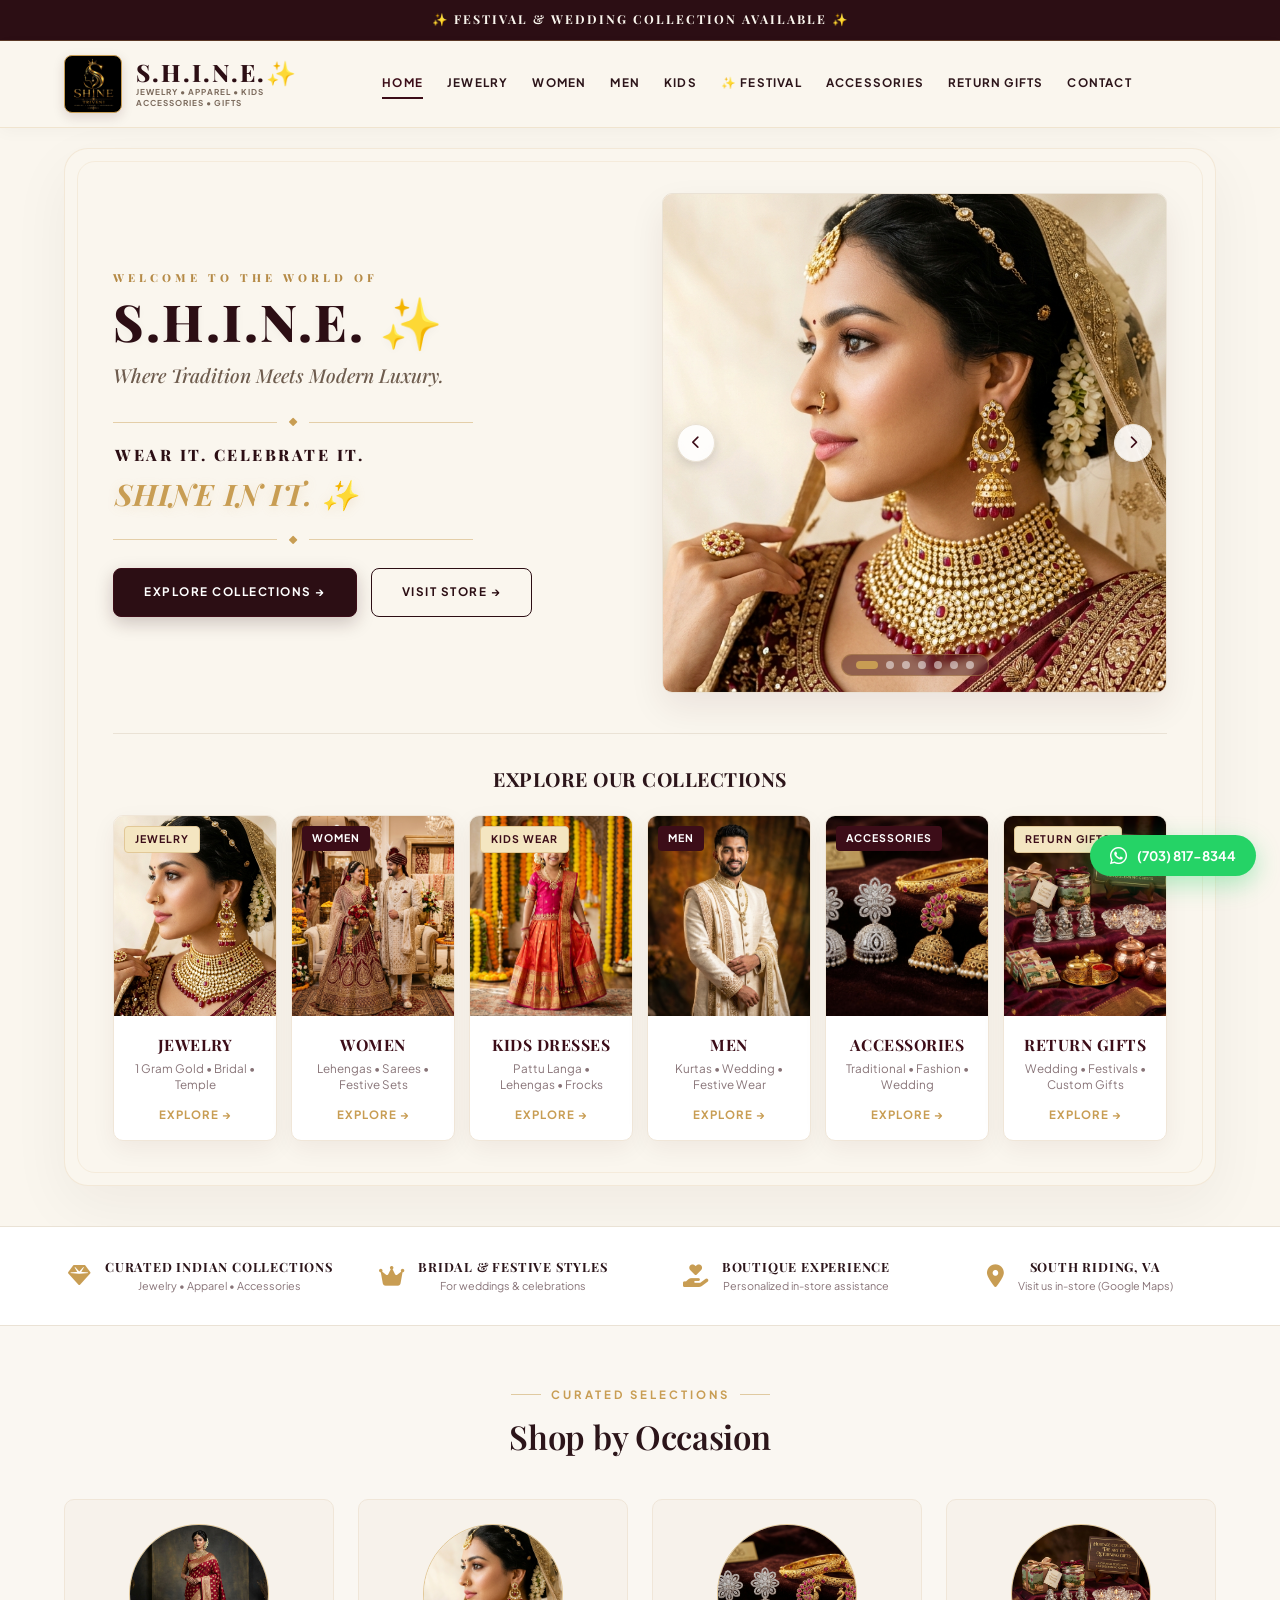
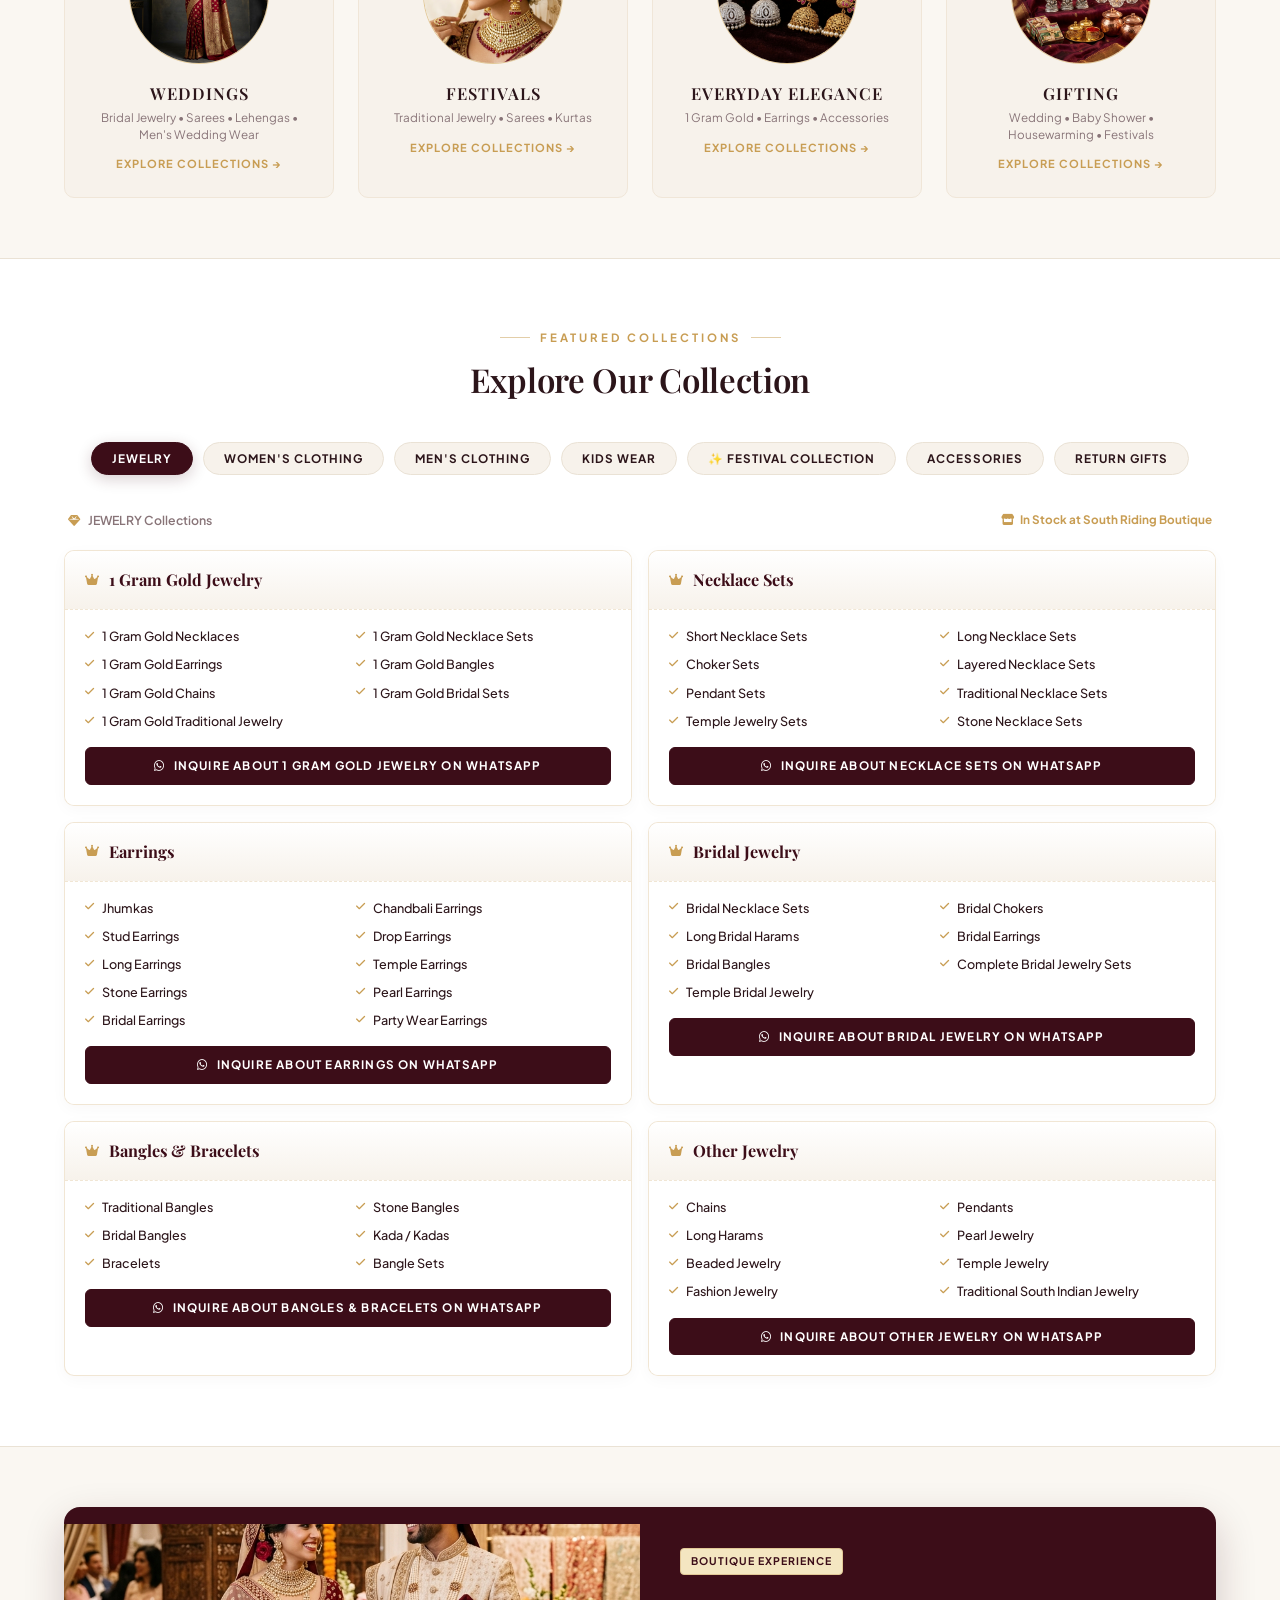
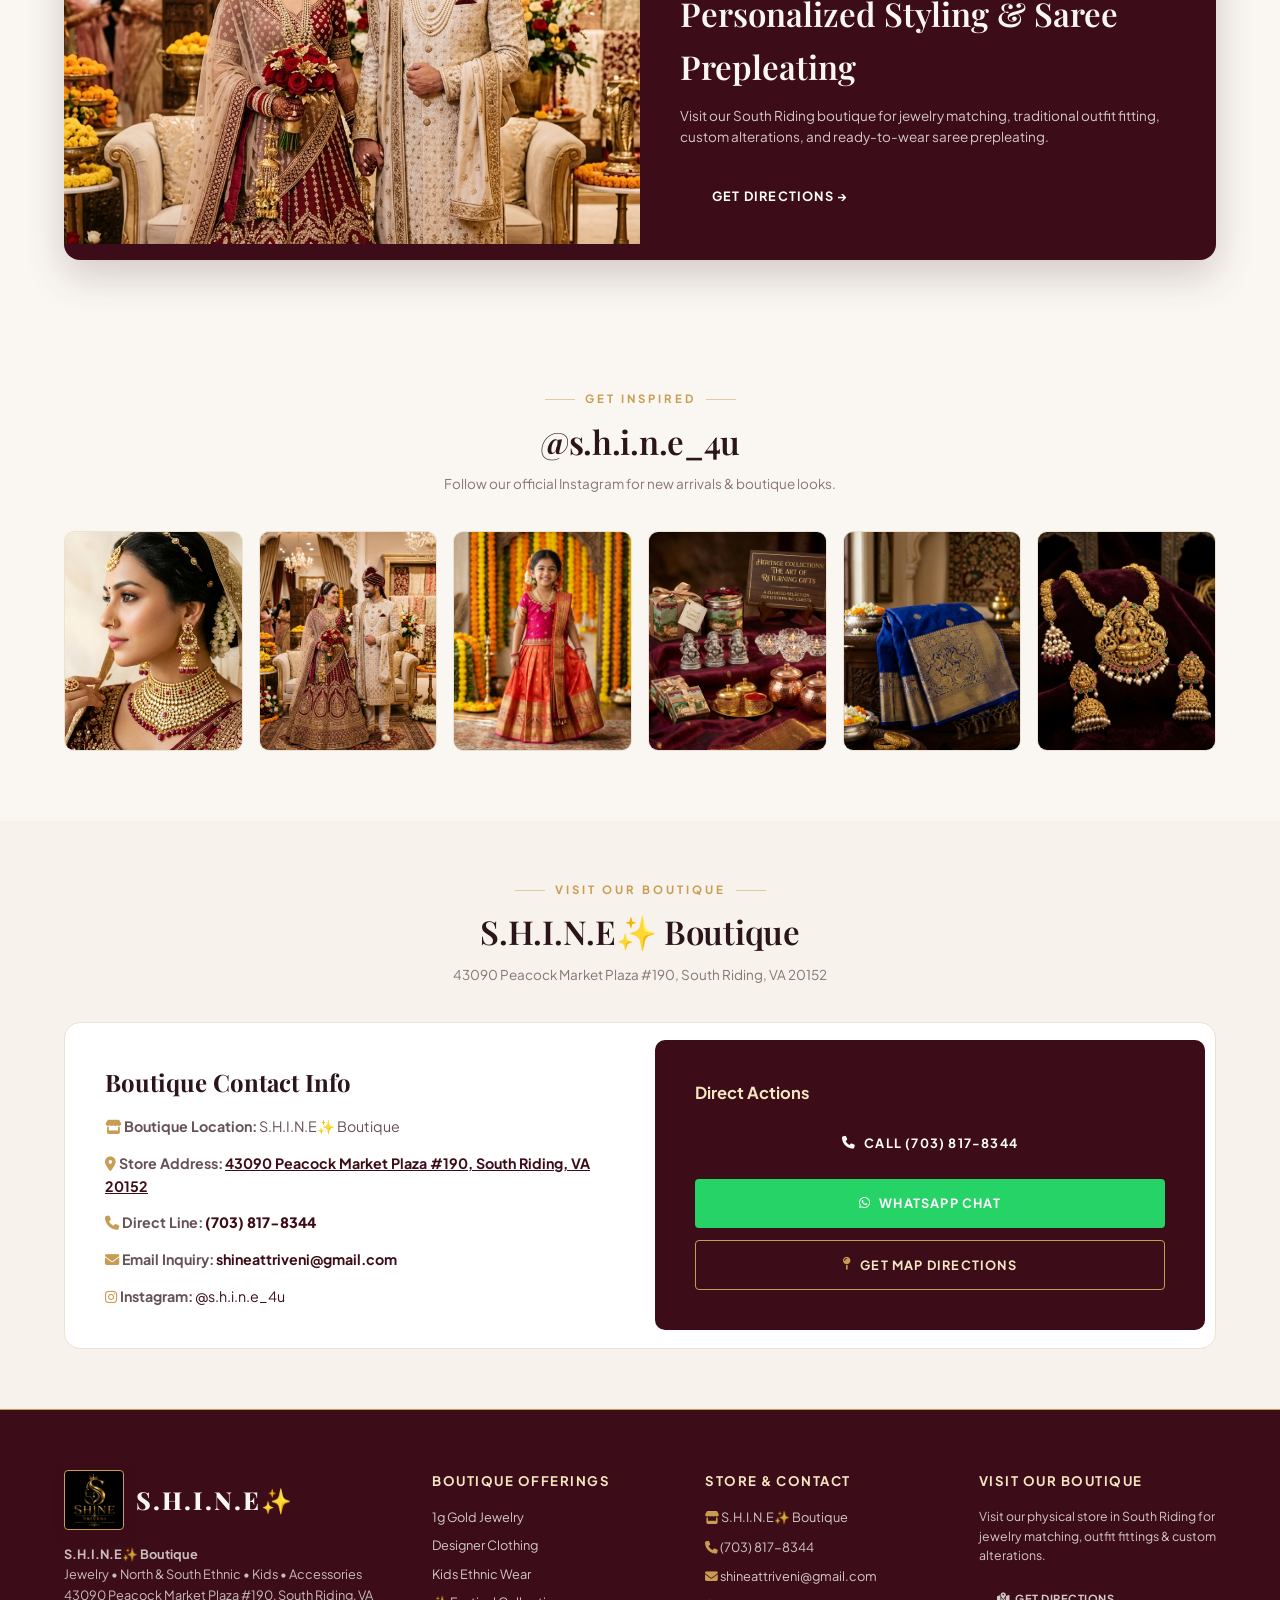
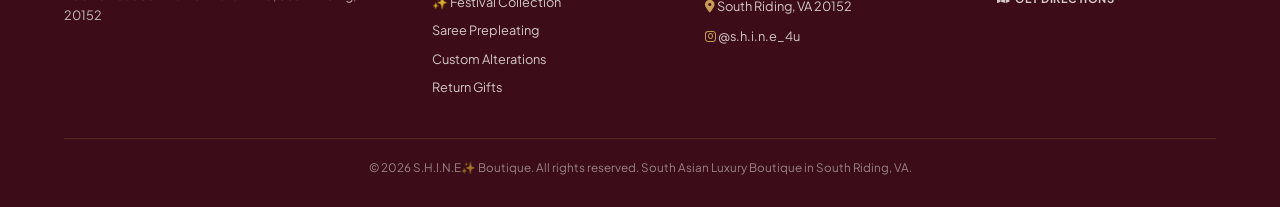
==== index.html @ eddc35de "Update visual eye flow hierarchy with double diamond dividers and 25-30% enlarged signature block" ====
<!DOCTYPE html>
<html lang="en">
<head>
  <meta charset="UTF-8">
  <meta name="viewport" content="width=device-width, initial-scale=1.0">
  <title>S.H.I.N.E✨ | South Asian Luxury Boutique | South Riding, VA</title>
  <meta name="description" content="S.H.I.N.E✨. South Asian luxury boutique in South Riding, VA offering 1 Gram Gold Jewelry, North & South Indian Apparel, Kids Dresses, Accessories, Saree Prepleating, Custom Alterations & Return Gifts.">
  
  <!-- Google Fonts -->
  <link rel="preconnect" href="https://fonts.googleapis.com">
  <link rel="preconnect" href="https://fonts.gstatic.com" crossorigin>
  <link href="https://fonts.googleapis.com/css2?family=Playfair+Display:ital,wght@0,500;0,600;0,700;0,800;1,400;1,600&family=Plus+Jakarta+Sans:wght@300;400;500;600;700;800&display=swap" rel="stylesheet">
  
  <!-- FontAwesome Icons -->
  <link rel="stylesheet" href="https://cdnjs.cloudflare.com/ajax/libs/font-awesome/6.4.0/css/all.min.css">
  
  <!-- Custom Styles -->
  <link rel="stylesheet" href="website_styles.css?v=aurora_theme_v3">
</head>
<body>

  <!-- Top Announcement Bar (Deep Burgundy #2C0E14) -->
  <div class="announcement-bar" style="background: #2C0E14; padding: 10px 0; border-bottom: 1px solid rgba(200, 157, 83, 0.3);">
    <div class="container" style="text-align: center;">
      <span style="font-family: var(--font-heading); font-size: 0.82rem; font-weight: 700; color: #FAF6EE; letter-spacing: 2px; text-transform: uppercase;">
        ✨ FESTIVAL & WEDDING COLLECTION AVAILABLE ✨
      </span>
    </div>
  </div>

  <!-- Navigation Bar (Luxury Off-White Header) -->
  <nav class="navbar" style="background: #FAF6EE; padding: 14px 0; border-bottom: 1px solid rgba(200, 157, 83, 0.2);">
    <div class="container nav-container" style="display: flex; justify-content: space-between; align-items: center;">
      <a href="website.html" class="brand" style="display: flex; align-items: center; gap: 14px; text-decoration: none;">
        <img src="assets/shine_logo.jpg" alt="S.H.I.N.E✨ Logo" class="brand-logo-img" style="width: 58px; height: 58px; border-radius: 8px; border: 1.5px solid var(--gold-accent); background: #000; object-fit: contain; padding: 2px;">
        <div>
          <span class="brand-title" style="font-family: var(--font-heading); font-size: 1.6rem; font-weight: 800; color: #2C0E14; letter-spacing: 2px; display: block; line-height: 1.1;">S.H.I.N.E.✨</span>
          <span style="font-size: 0.54rem; font-weight: 700; color: #7A695B; letter-spacing: 1px; text-transform: uppercase; display: block; margin-top: 2px; line-height: 1.3;">
            JEWELRY • APPAREL • KIDS<br>ACCESSORIES • GIFTS
          </span>
        </div>
      </a>

      <div class="nav-links">
        <a href="#home" class="nav-link active">HOME</a>
        <a href="#collections" class="nav-link" onclick="setFilter('jewelry')">JEWELRY</a>
        <a href="#collections" class="nav-link" onclick="setFilter('apparel')">WOMEN</a>
        <a href="#collections" class="nav-link" onclick="setFilter('men')">MEN</a>
        <a href="#collections" class="nav-link" onclick="setFilter('kids')">KIDS</a>
        <a href="#collections" class="nav-link" onclick="setFilter('festival')">✨ FESTIVAL</a>
        <a href="#collections" class="nav-link" onclick="setFilter('accessories')">ACCESSORIES</a>
        <a href="#collections" class="nav-link" onclick="setFilter('gifts')">RETURN GIFTS</a>
        <a href="#contact" class="nav-link">CONTACT</a>
      </div>

      <div class="nav-actions" style="display: flex; gap: 10px; align-items: center;">
        <button class="mobile-nav-toggle" onclick="toggleMobileMenu()" aria-label="Toggle Mobile Navigation Menu" style="background: transparent; border: none; font-size: 1.5rem; color: #2C0E14; cursor: pointer; padding: 6px;">
          <i class="fa-solid fa-bars"></i>
        </button>
      </div>
    </div>

    <!-- Mobile Navigation Drawer -->
    <div id="mobile-menu-drawer" class="mobile-menu-drawer">
      <a href="#home" class="mobile-drawer-link" onclick="closeMobileMenu()">HOME</a>
      <a href="#collections" class="mobile-drawer-link" onclick="setFilter('jewelry'); closeMobileMenu();">JEWELRY</a>
      <a href="#collections" class="mobile-drawer-link" onclick="setFilter('apparel'); closeMobileMenu();">WOMEN</a>
      <a href="#collections" class="mobile-drawer-link" onclick="setFilter('men'); closeMobileMenu();">MEN</a>
      <a href="#collections" class="mobile-drawer-link" onclick="setFilter('kids'); closeMobileMenu();">KIDS WEAR</a>
      <a href="#collections" class="mobile-drawer-link" onclick="setFilter('festival'); closeMobileMenu();">✨ FESTIVAL COLLECTION</a>
      <a href="#collections" class="mobile-drawer-link" onclick="setFilter('accessories'); closeMobileMenu();">ACCESSORIES</a>
      <a href="#collections" class="mobile-drawer-link" onclick="setFilter('gifts'); closeMobileMenu();">RETURN GIFTS</a>
      <a href="#contact" class="mobile-drawer-link" onclick="closeMobileMenu()">CONTACT</a>
      <div style="display: flex; flex-direction: column; gap: 10px; margin-top: 14px; padding-top: 14px; border-top: 1px dashed rgba(200, 157, 83, 0.3);">
        <a href="https://wa.me/17038178344?text=Hi!%20I'd%20like%20to%20inquire%20about%20S.H.I.N.E✨%20Boutique%20services." target="_blank" class="btn btn-whatsapp" style="width: 100%; justify-content: center;">
          <i class="fa-brands fa-whatsapp"></i> WHATSAPP US
        </a>
        <a href="https://maps.app.goo.gl/nNsDsziv38kxUxG36" target="_blank" rel="noopener noreferrer" class="btn btn-burgundy" style="width: 100%; justify-content: center;">
          <i class="fa-solid fa-store"></i> VISIT STORE
        </a>
      </div>
    </div>
  </nav>

  <!-- Hero Banner Section (Editorial Fashion Campaign Spread) -->
  <header id="home" class="hero" style="background: #FAF6EE; padding: 20px 0 40px 0;">
    <div class="container">
      <div class="hero-card-frame" style="background: #FAF6EE; border-radius: 24px; border: 1px solid rgba(200, 157, 83, 0.15); box-shadow: 0 20px 60px rgba(44, 14, 20, 0.05); overflow: hidden; padding: 44px 48px; position: relative;">
        
        <!-- Editorial Inner Gold Double Hairline Accent -->
        <div class="editorial-inner-frame" style="position: absolute; top: 12px; left: 12px; right: 12px; bottom: 12px; border: 1px solid rgba(200, 157, 83, 0.12); border-radius: 18px; pointer-events: none; z-index: 1;"></div>

        <div class="hero-grid" style="display: grid; grid-template-columns: 1fr 1fr; gap: 44px; align-items: center; position: relative; z-index: 2;">
          
          <!-- Left Stationary Content Card -->
          <div class="hero-content" style="display: flex; flex-direction: column; align-items: flex-start; text-align: left;">
            
            <!-- Editorial Pre-header -->
            <span style="font-family: var(--font-heading); font-size: 0.74rem; font-weight: 800; color: #B58A46; letter-spacing: 4px; text-transform: uppercase; margin-bottom: 8px; display: block;">
              WELCOME TO THE WORLD OF
            </span>

            <!-- Dominant Brand Headline: S.H.I.N.E. ✨ -->
            <h1 class="hero-title-aurora" style="font-family: var(--font-heading); font-size: 3.4rem; font-weight: 800; color: #2C0E14; line-height: 1.08; margin-bottom: 12px; letter-spacing: 2px; text-shadow: 0 2px 10px rgba(44, 14, 20, 0.04);">
              S.H.I.N.E. ✨
            </h1>
            
            <!-- Italic Sub-headline -->
            <p style="font-family: 'Playfair Display', Georgia, serif; font-size: 1.28rem; font-style: italic; font-weight: 500; color: #6E5C4E; margin-bottom: 16px; line-height: 1.4;">
              Where Tradition Meets Modern Luxury.
            </p>

            <!-- Top Diamond Line Divider -->
            <div style="display: flex; align-items: center; gap: 12px; margin: 14px 0 18px 0; width: 100%; max-width: 360px;">
              <span style="flex: 1; height: 1px; background: rgba(200, 157, 83, 0.45);"></span>
              <i class="fa-solid fa-diamond" style="font-size: 0.55rem; color: #C89D53;"></i>
              <span style="flex: 1; height: 1px; background: rgba(200, 157, 83, 0.45);"></span>
            </div>

            <!-- Distinctive Brand Signature Block (Enlarged 25-30%) -->
            <div style="margin-bottom: 18px; padding-left: 2px;">
              <div style="font-family: var(--font-heading); font-size: 1.05rem; font-weight: 800; color: #2C0E14; letter-spacing: 2.5px; text-transform: uppercase; line-height: 1.3;">
                WEAR IT. CELEBRATE IT.
              </div>
              <div style="font-family: 'Playfair Display', Georgia, serif; font-size: 1.98rem; font-style: italic; font-weight: 700; color: #C89D53; margin-top: 5px; letter-spacing: 0.8px; text-shadow: 0 2px 12px rgba(200, 157, 83, 0.2);">
                SHINE IN IT. ✨
              </div>
            </div>

            <!-- Bottom Diamond Line Divider -->
            <div style="display: flex; align-items: center; gap: 12px; margin: 0 0 24px 0; width: 100%; max-width: 360px;">
              <span style="flex: 1; height: 1px; background: rgba(200, 157, 83, 0.45);"></span>
              <i class="fa-solid fa-diamond" style="font-size: 0.55rem; color: #C89D53;"></i>
              <span style="flex: 1; height: 1px; background: rgba(200, 157, 83, 0.45);"></span>
            </div>

            <div style="display: flex; gap: 14px; flex-wrap: wrap; width: 100%;">
              <a href="#collections" class="btn btn-burgundy" style="background: #2C0E14; color: #ffffff; border-radius: 8px; padding: 14px 30px; font-size: 0.78rem; font-weight: 700; letter-spacing: 1.5px; text-transform: uppercase; text-decoration: none; display: inline-flex; align-items: center; gap: 8px; box-shadow: 0 6px 18px rgba(44, 14, 20, 0.22);">
                EXPLORE COLLECTIONS &rarr;
              </a>
              <a href="https://maps.app.goo.gl/nNsDsziv38kxUxG36" target="_blank" rel="noopener noreferrer" class="btn" style="background: transparent; color: #2C0E14; border: 1.5px solid #2C0E14; border-radius: 8px; padding: 14px 30px; font-size: 0.78rem; font-weight: 700; letter-spacing: 1.5px; text-transform: uppercase; text-decoration: none; display: inline-flex; align-items: center; gap: 8px;">
                VISIT STORE &rarr;
              </a>
            </div>
          </div>

        <!-- Scoped Right-Side Image Slideshow Container -->
        <div class="hero-visual" onmouseenter="pauseHeroImageSlider()" onmouseleave="resumeHeroImageSlider()">
          <!-- Navigation Arrows Inside Image Container -->
          <button class="hero-carousel-arrow left" onclick="prevHeroImage()" title="Previous Image">
            <i class="fa-solid fa-chevron-left"></i>
          </button>
          <button class="hero-carousel-arrow right" onclick="nextHeroImage()" title="Next Image">
            <i class="fa-solid fa-chevron-right"></i>
          </button>

          <!-- Image 1: Jewelry (Default Start Slide) -->
          <div class="hero-img-slide active" data-img-slide="0">
            <img src="assets/shine_model_hero.jpg" alt="1 Gram Gold & Heritage Jewelry">
          </div>
          <!-- Image 2: North Indian Couple -->
          <div class="hero-img-slide" data-img-slide="1">
            <img src="assets/north_indian_couple.jpg" alt="North Indian Wedding & Festive Couple Wear">
          </div>
          <!-- Image 3: Kids Dresses -->
          <div class="hero-img-slide" data-img-slide="2">
            <img src="assets/shine_kids_wear.jpg?v=3" alt="Kids Ethnic Lehengas & Half Sarees">
          </div>
          <!-- Image 4: Women's Apparel -->
          <div class="hero-img-slide" data-img-slide="3">
            <img src="assets/shine_apparel_hero.jpg?v=3" alt="Traditional Sarees and Lehengas">
          </div>
          <!-- Image 5: Men's Wear -->
          <div class="hero-img-slide" data-img-slide="4">
            <img src="assets/shine_men_wear.jpg" alt="Men's Wedding Sherwani & Kurta Set">
          </div>
          <!-- Image 6: Accessories -->
          <div class="hero-img-slide" data-img-slide="5">
            <img src="assets/shine_accessories_card.jpg" alt="Handcrafted Potli Bags & Accessories">
          </div>
          <!-- Image 7: Return Gifts -->
          <div class="hero-img-slide" data-img-slide="6">
            <img src="assets/card_return_gifts_combined.jpg" alt="Thoughtful Event Return Gifts">
          </div>

          <!-- Slideshow Dots -->
          <div class="hero-img-dots-bar">
            <span class="hero-img-dot active" onclick="goToHeroImage(0)"></span>
            <span class="hero-img-dot" onclick="goToHeroImage(1)"></span>
            <span class="hero-img-dot" onclick="goToHeroImage(2)"></span>
            <span class="hero-img-dot" onclick="goToHeroImage(3)"></span>
            <span class="hero-img-dot" onclick="goToHeroImage(4)"></span>
            <span class="hero-img-dot" onclick="goToHeroImage(5)"></span>
            <span class="hero-img-dot" onclick="goToHeroImage(6)"></span>
          </div>
        </div>
      </div>

      <!-- Collection Cards Grid -->
      <div class="hero-pillars-container">
        <h3 class="pillars-header-title">EXPLORE OUR COLLECTIONS</h3>
        <div class="hero-pillars-grid">
          <!-- Card 1: JEWELRY -->
          <div class="pillar-hero-card" onclick="setFilter('jewelry')">
            <div class="pillar-card-img-wrap">
              <span class="badge badge-gold pillar-card-badge">JEWELRY</span>
              <img src="assets/shine_model_hero.jpg" alt="1 Gram Gold & Heritage Jewelry" class="pillar-card-img">
            </div>
            <div class="pillar-card-info">
              <h4 class="pillar-card-title">JEWELRY</h4>
              <p class="pillar-card-sub">1 Gram Gold • Bridal • Temple</p>
              <span class="pillar-card-btn">EXPLORE &rarr;</span>
            </div>
          </div>

          <!-- Card 2: WOMEN -->
          <div class="pillar-hero-card" onclick="setFilter('apparel')">
            <div class="pillar-card-img-wrap">
              <span class="badge badge-burgundy pillar-card-badge">WOMEN</span>
              <img src="assets/north_indian_couple.jpg" alt="North Indian Festive & Bridal Couple" class="pillar-card-img">
            </div>
            <div class="pillar-card-info">
              <h4 class="pillar-card-title">WOMEN</h4>
              <p class="pillar-card-sub">Lehengas • Sarees • Festive Sets</p>
              <span class="pillar-card-btn">EXPLORE &rarr;</span>
            </div>
          </div>

          <!-- Card 3: KIDS DRESSES -->
          <div class="pillar-hero-card" onclick="setFilter('kids')">
            <div class="pillar-card-img-wrap">
              <span class="badge badge-gold pillar-card-badge">KIDS WEAR</span>
              <img src="assets/shine_kids_wear.jpg?v=3" alt="Kids Ethnic Lehengas & Half Sarees" class="pillar-card-img">
            </div>
            <div class="pillar-card-info">
              <h4 class="pillar-card-title">KIDS DRESSES</h4>
              <p class="pillar-card-sub">Pattu Langa • Lehengas • Frocks</p>
              <span class="pillar-card-btn">EXPLORE &rarr;</span>
            </div>
          </div>

          <!-- Card 4: MEN -->
          <div class="pillar-hero-card" onclick="setFilter('men')">
            <div class="pillar-card-img-wrap">
              <span class="badge badge-burgundy pillar-card-badge">MEN</span>
              <img src="assets/shine_men_wear.jpg" alt="Kurtas & Festive Wear for Men" class="pillar-card-img">
            </div>
            <div class="pillar-card-info">
              <h4 class="pillar-card-title">MEN</h4>
              <p class="pillar-card-sub">Kurtas • Wedding • Festive Wear</p>
              <span class="pillar-card-btn">EXPLORE &rarr;</span>
            </div>
          </div>

          <!-- Card 5: ACCESSORIES -->
          <div class="pillar-hero-card" onclick="setFilter('accessories')">
            <div class="pillar-card-img-wrap">
              <span class="badge badge-burgundy pillar-card-badge">ACCESSORIES</span>
              <img src="assets/shine_accessories_card.jpg" alt="Traditional & Fashion Accessories" class="pillar-card-img">
            </div>
            <div class="pillar-card-info">
              <h4 class="pillar-card-title">ACCESSORIES</h4>
              <p class="pillar-card-sub">Traditional • Fashion • Wedding</p>
              <span class="pillar-card-btn">EXPLORE &rarr;</span>
            </div>
          </div>

          <!-- Card 6: RETURN GIFTS -->
          <div class="pillar-hero-card" onclick="setFilter('gifts')">
            <div class="pillar-card-img-wrap">
              <span class="badge badge-gold pillar-card-badge">RETURN GIFTS</span>
              <img src="assets/card_return_gifts_combined.jpg" alt="Wedding & Festival Return Gifts" class="pillar-card-img">
            </div>
            <div class="pillar-card-info">
              <h4 class="pillar-card-title">RETURN GIFTS</h4>
              <p class="pillar-card-sub">Wedding • Festivals • Custom Gifts</p>
              <span class="pillar-card-btn">EXPLORE &rarr;</span>
            </div>
          </div>
        </div>
      </div>
    </div>
  </header>

  <!-- Trust Icons Ribbon Bar (Broad Business Pillars) -->
  <section class="trust-bar-section">
    <div class="container trust-bar-grid">
      <div class="trust-bar-item">
        <i class="fa-solid fa-gem trust-bar-icon"></i>
        <div>
          <div class="trust-bar-title">CURATED INDIAN COLLECTIONS</div>
          <div class="trust-bar-sub">Jewelry • Apparel • Accessories</div>
        </div>
      </div>

      <div class="trust-bar-item">
        <i class="fa-solid fa-crown trust-bar-icon"></i>
        <div>
          <div class="trust-bar-title">BRIDAL & FESTIVE STYLES</div>
          <div class="trust-bar-sub">For weddings & celebrations</div>
        </div>
      </div>

      <div class="trust-bar-item">
        <i class="fa-solid fa-hand-holding-heart trust-bar-icon"></i>
        <div>
          <div class="trust-bar-title">BOUTIQUE EXPERIENCE</div>
          <div class="trust-bar-sub">Personalized in-store assistance</div>
        </div>
      </div>

      <a href="https://maps.app.goo.gl/nNsDsziv38kxUxG36" target="_blank" rel="noopener noreferrer" class="trust-bar-item" style="text-decoration: none; color: inherit; cursor: pointer;">
        <i class="fa-solid fa-location-dot trust-bar-icon"></i>
        <div>
          <div class="trust-bar-title">SOUTH RIDING, VA</div>
          <div class="trust-bar-sub">Visit us in-store (Google Maps)</div>
        </div>
      </a>
    </div>
  </section>

  <!-- "SHOP BY OCCASION" Curated Section -->
  <section id="categories" class="category-section">
    <div class="container">
      <div class="section-header-center">
        <span class="subhead-gold">CURATED SELECTIONS</span>
        <h2 class="section-title-lg">Shop by Occasion</h2>
      </div>

      <div class="aurora-category-grid">
        <!-- Occasion 1: WEDDINGS -->
        <div class="aurora-cat-card" onclick="setFilter('apparel')">
          <div class="aurora-cat-img-wrap">
            <img src="assets/shine_apparel_hero.jpg" alt="Weddings">
          </div>
          <h3 class="aurora-cat-title">WEDDINGS</h3>
          <p class="aurora-cat-sub">Bridal Jewelry • Sarees • Lehengas • Men's Wedding Wear</p>
          <span class="aurora-cat-link">EXPLORE COLLECTIONS &rarr;</span>
        </div>

        <!-- Occasion 2: FESTIVALS -->
        <div class="aurora-cat-card" onclick="setFilter('jewelry')">
          <div class="aurora-cat-img-wrap">
            <img src="assets/shine_model_hero.jpg" alt="Festivals">
          </div>
          <h3 class="aurora-cat-title">FESTIVALS</h3>
          <p class="aurora-cat-sub">Traditional Jewelry • Sarees • Kurtas</p>
          <span class="aurora-cat-link">EXPLORE COLLECTIONS &rarr;</span>
        </div>

        <!-- Occasion 3: EVERYDAY ELEGANCE -->
        <div class="aurora-cat-card" onclick="setFilter('accessories')">
          <div class="aurora-cat-img-wrap">
            <img src="assets/shine_accessories_card.jpg" alt="Everyday Elegance">
          </div>
          <h3 class="aurora-cat-title">EVERYDAY ELEGANCE</h3>
          <p class="aurora-cat-sub">1 Gram Gold • Earrings • Accessories</p>
          <span class="aurora-cat-link">EXPLORE COLLECTIONS &rarr;</span>
        </div>

        <!-- Occasion 4: GIFTING -->
        <div class="aurora-cat-card" onclick="setFilter('gifts')">
          <div class="aurora-cat-img-wrap">
            <img src="assets/shine_return_gifts_card.jpg" alt="Gifting">
          </div>
          <h3 class="aurora-cat-title">GIFTING</h3>
          <p class="aurora-cat-sub">Wedding • Baby Shower • Housewarming • Festivals</p>
          <span class="aurora-cat-link">EXPLORE COLLECTIONS &rarr;</span>
        </div>
      </div>
    </div>
  </section>

  <!-- FEATURED COLLECTIONS Showcase Grid -->
  <section id="collections" class="showcase-section">
    <div class="container">
      <div class="section-header-center">
        <span class="subhead-gold">FEATURED COLLECTIONS</span>
        <h2 class="section-title-lg">Explore Our Collection</h2>
      </div>

      <!-- Filter Pills -->
      <div class="filter-bar">
        <button class="filter-pill active" data-filter="jewelry">Jewelry</button>
        <button class="filter-pill" data-filter="apparel">Women's Clothing</button>
        <button class="filter-pill" data-filter="men">Men's Clothing</button>
        <button class="filter-pill" data-filter="kids">Kids Wear</button>
        <button class="filter-pill" data-filter="festival">✨ Festival Collection</button>
        <button class="filter-pill" data-filter="accessories">Accessories</button>
        <button class="filter-pill" data-filter="gifts">Return Gifts</button>
      </div>

      <!-- Catalog Category Info Header Bar -->
      <div id="catalog-counter-bar" style="display: flex; justify-content: space-between; align-items: center; margin-bottom: 20px; padding: 0 4px; font-size: 0.82rem; color: var(--text-muted); font-weight: 600;">
        <span id="catalog-count-text"><i class="fa-solid fa-gem text-gold" style="margin-right: 6px;"></i> Jewelry Collections</span>
        <span style="font-size: 0.78rem; color: var(--gold-accent); font-weight: 700;"><i class="fa-solid fa-store" style="margin-right: 4px;"></i> In Stock at South Riding Boutique</span>
      </div>

      <!-- Expandable Subcategory Cards Grid -->
      <div id="showcase-grid" class="subcat-grid">
        <!-- Injected via website_app.js -->
      </div>
    </div>
  </section>

  <!-- Exclusive Offer Middle Banner (Deep Burgundy #3c0d18 Banner) -->
  <section id="experience" class="middle-banner-section">
    <div class="container">
      <div class="burgundy-banner-card">
        <img src="assets/north_indian_couple.jpg" alt="S.H.I.N.E✨ Boutique Exclusive Styling" class="burgundy-banner-img">
        <div class="burgundy-banner-content">
          <span class="badge badge-gold" style="margin-bottom: 12px;">BOUTIQUE EXPERIENCE</span>
          <h2 class="burgundy-banner-title">Personalized Styling & Saree Prepleating</h2>
          <p class="burgundy-banner-desc">
            Visit our South Riding boutique for jewelry matching, traditional outfit fitting, custom alterations, and ready-to-wear saree prepleating.
          </p>
          <a href="https://maps.app.goo.gl/nNsDsziv38kxUxG36" target="_blank" rel="noopener noreferrer" class="btn btn-gold btn-lg">
            GET DIRECTIONS &rarr;
          </a>
        </div>
      </div>
    </div>
  </section>

  <!-- Instagram / Visual Gallery Grid ("GET INSPIRED @s.h.i.n.e_4u") -->
  <section id="gallery" class="gallery-section">
    <div class="container">
      <div class="section-header-center">
        <span class="subhead-gold">GET INSPIRED</span>
        <h2 class="section-title-lg">@s.h.i.n.e_4u</h2>
        <p style="color: var(--text-muted); font-size: 0.9rem; margin-top: 6px;">Follow our official Instagram for new arrivals & boutique looks.</p>
      </div>

      <div class="gallery-grid">
        <a href="https://www.instagram.com/s.h.i.n.e_4u/?hl=en" target="_blank" class="gallery-item">
          <img src="assets/shine_model_hero.jpg" alt="1 Gram Gold Jewelry" class="gallery-img">
          <div class="gallery-overlay"><i class="fa-brands fa-instagram"></i></div>
        </a>

        <a href="https://www.instagram.com/s.h.i.n.e_4u/?hl=en" target="_blank" class="gallery-item">
          <img src="assets/north_indian_couple.jpg" alt="North Indian Bridal & Festive Wear" class="gallery-img">
          <div class="gallery-overlay"><i class="fa-brands fa-instagram"></i></div>
        </a>

        <a href="https://www.instagram.com/s.h.i.n.e_4u/?hl=en" target="_blank" class="gallery-item">
          <img src="assets/shine_kids_wear.jpg?v=3" alt="Kids Ethnic Dresses" class="gallery-img">
          <div class="gallery-overlay"><i class="fa-brands fa-instagram"></i></div>
        </a>

        <a href="https://www.instagram.com/s.h.i.n.e_4u/?hl=en" target="_blank" class="gallery-item">
          <img src="assets/shine_return_gifts_card.jpg" alt="Custom Return Gifts" class="gallery-img">
          <div class="gallery-overlay"><i class="fa-brands fa-instagram"></i></div>
        </a>

        <a href="https://www.instagram.com/s.h.i.n.e_4u/?hl=en" target="_blank" class="gallery-item">
          <img src="assets/card_kanjeevaram_saree.jpg" alt="Silk Sarees" class="gallery-img">
          <div class="gallery-overlay"><i class="fa-brands fa-instagram"></i></div>
        </a>

        <a href="https://www.instagram.com/s.h.i.n.e_4u/?hl=en" target="_blank" class="gallery-item">
          <img src="assets/shine_jewelry_card.jpg" alt="Temple Jewelry" class="gallery-img">
          <div class="gallery-overlay"><i class="fa-brands fa-instagram"></i></div>
        </a>
      </div>
    </div>
  </section>

  <!-- Store Location & Contact Section -->
  <section id="contact" class="category-section" style="background: var(--bg-card-cream);">
    <div class="container">
      <div class="section-header-center">
        <span class="subhead-gold">VISIT OUR BOUTIQUE</span>
        <h2 class="section-title-lg">S.H.I.N.E✨ Boutique</h2>
        <p style="color: var(--text-muted); font-size: 0.9rem; margin-top: 6px;">43090 Peacock Market Plaza #190, South Riding, VA 20152</p>
      </div>

      <div class="hero-grid" style="background: #ffffff; padding: 10px; border-radius: var(--radius-lg); border: 1px solid var(--border-subtle);">
        <div style="padding: 30px;">
          <h3 style="font-family: var(--font-heading); font-size: 1.6rem; color: var(--text-heading); margin-bottom: 14px;">Boutique Contact Info</h3>
          <div style="display: flex; flex-direction: column; gap: 14px; font-size: 0.95rem; color: var(--text-body);">
            <div><strong><i class="fa-solid fa-store text-gold"></i> Boutique Location:</strong> S.H.I.N.E✨ Boutique</div>
            <div><strong><i class="fa-solid fa-location-dot text-gold"></i> Store Address:</strong> <a href="https://maps.app.goo.gl/nNsDsziv38kxUxG36" target="_blank" rel="noopener noreferrer" class="text-burgundy" style="font-weight: 700; text-decoration: underline;">43090 Peacock Market Plaza #190, South Riding, VA 20152</a></div>
            <div><strong><i class="fa-solid fa-phone text-gold"></i> Direct Line:</strong> <a href="tel:7038178344" class="text-burgundy" style="font-weight: 800;">(703) 817-8344</a></div>
            <div><strong><i class="fa-solid fa-envelope text-gold"></i> Email Inquiry:</strong> <a href="mailto:shineattriveni@gmail.com" class="text-burgundy" style="font-weight: 700;">shineattriveni@gmail.com</a></div>
            <div><strong><i class="fa-brands fa-instagram text-gold"></i> Instagram:</strong> <a href="https://www.instagram.com/s.h.i.n.e_4u/?hl=en" target="_blank" class="text-burgundy">@s.h.i.n.e_4u</a></div>
          </div>
        </div>

        <div style="display: flex; flex-direction: column; gap: 12px; background: var(--burgundy-primary); padding: 40px; border-radius: var(--radius-md); color: #ffffff;">
          <h4 style="font-size: 1.1rem; font-weight: 700; color: var(--gold-light);">Direct Actions</h4>
          <a href="tel:7038178344" class="btn btn-gold btn-lg">
            <i class="fa-solid fa-phone"></i> CALL (703) 817-8344
          </a>
          <a href="https://wa.me/17038178344?text=Hi!%20I'd%20like%20to%20inquire%20about%20S.H.I.N.E✨%20Boutique%20services." target="_blank" class="btn btn-whatsapp btn-lg">
            <i class="fa-brands fa-whatsapp"></i> WHATSAPP CHAT
          </a>
          <a href="https://maps.app.goo.gl/nNsDsziv38kxUxG36" target="_blank" rel="noopener noreferrer" class="btn btn-outline-burgundy btn-lg" style="border-color: var(--gold-accent); color: var(--gold-light);">
            <i class="fa-solid fa-map-pin text-gold"></i> GET MAP DIRECTIONS
          </a>
        </div>
      </div>
    </div>
  </section>

  <!-- Detail Modal -->
  <div id="quickview-modal" class="modal-overlay">
    <div class="modal-box">
      <button onclick="closeDetailModal()" class="modal-close-btn">
        <i class="fa-solid fa-xmark"></i>
      </button>
      
      <div class="modal-grid">
        <div class="modal-img-wrap">
          <img id="modal-img" src="" alt="" class="modal-img">
        </div>
        <div class="modal-details">
          <div>
            <span id="modal-category" class="product-category-text"></span>
            <h2 id="modal-title" class="product-name" style="font-size: 1.4rem; margin-top: 4px;"></h2>

            <p id="modal-desc" style="color: var(--text-body); font-size: 0.9rem; line-height: 1.6; margin: 14px 0;"></p>

            <div style="font-size: 0.85rem; color: var(--text-muted); display: flex; flex-direction: column; gap: 8px; margin-bottom: 20px;">
              <div><i class="fa-solid fa-gem text-gold"></i> Craftsmanship: <strong id="modal-finish" style="color: var(--text-heading);"></strong></div>
              <div><i class="fa-solid fa-store text-gold"></i> Availability: <strong id="modal-availability" style="color: var(--text-heading);"></strong></div>
              <div><i class="fa-solid fa-location-dot text-gold"></i> Store Location: <strong>43090 Peacock Market Plaza #190, South Riding, VA</strong></div>
            </div>
          </div>

          <div style="display: flex; flex-direction: column; gap: 8px;">
            <a id="modal-wa-btn" href="#" target="_blank" class="btn btn-whatsapp btn-lg">
              <i class="fa-brands fa-whatsapp"></i> INQUIRE ON WHATSAPP
            </a>
            <a href="https://maps.app.goo.gl/nNsDsziv38kxUxG36" target="_blank" rel="noopener noreferrer" class="btn btn-burgundy">
              <i class="fa-solid fa-location-dot"></i> GET STORE DIRECTIONS
            </a>
          </div>
        </div>
      </div>
    </div>
  </div>

  <!-- Store Visit Request Modal -->
  <div id="appointment-modal" class="modal-overlay">
    <div class="modal-box" style="max-width: 500px;">
      <button onclick="closeAppointmentModal()" class="modal-close-btn">
        <i class="fa-solid fa-xmark"></i>
      </button>

      <div style="padding: 36px;">
        <h2 style="font-family: var(--font-heading); font-size: 1.6rem; color: var(--text-heading); margin-bottom: 4px;">
          Plan Your Boutique Visit & Fitting
        </h2>
        <p style="color: var(--text-muted); font-size: 0.85rem; margin-bottom: 20px;">
          S.H.I.N.E✨ Boutique
        </p>

        <form id="appointment-form" class="vip-form">
          <div class="form-group">
            <label for="appt-name">Your Full Name</label>
            <input type="text" id="appt-name" class="form-control" placeholder="e.g. Ananya Sharma" required>
          </div>

          <div class="form-group">
            <label for="appt-phone">Phone Number / WhatsApp</label>
            <input type="tel" id="appt-phone" class="form-control" placeholder="e.g. (703) 817-8344" required>
          </div>

          <div class="form-group">
            <label for="appt-service">Service Requested</label>
            <select id="appt-service" class="form-control" style="cursor: pointer;">
              <option value="General Store Visit & Trial">General Store Visit & Trial</option>
              <option value="Designer Apparel & Lehenga Fitting">Designer Apparel & Lehenga Fitting</option>
              <option value="1g Gold Jewelry Styling">1g Gold Jewelry Styling</option>
              <option value="Saree Prepleating Service">Saree Prepleating Service</option>
              <option value="Custom Alterations Fitting">Custom Alteration Fitting</option>
              <option value="Custom Return Gifts Inquiry">Custom Return Gifts Inquiry</option>
            </select>
          </div>

          <div class="form-group">
            <label for="appt-date">Preferred Visit Date</label>
            <input type="date" id="appt-date" class="form-control" required>
          </div>

          <button type="submit" class="btn btn-burgundy btn-lg" style="width: 100%; margin-top: 10px;">
            SUBMIT VISIT REQUEST &rarr;
          </button>
        </form>
      </div>
    </div>
  </div>

  <!-- Floating WhatsApp VIP Widget -->
  <a href="https://wa.me/17038178344?text=Hi!%20I'd%20like%20to%20inquire%20about%20S.H.I.N.E✨%20Boutique%20services." target="_blank" class="floating-whatsapp" title="Chat on WhatsApp">
    <i class="fa-brands fa-whatsapp" style="font-size: 1.3rem;"></i>
    <span>(703) 817-8344</span>
  </a>

  <!-- Deep Burgundy Footer -->
  <footer class="footer">
    <div class="container">
      <div class="footer-grid">
        <div>
          <div class="brand">
            <img src="assets/shine_logo.jpg" alt="S.H.I.N.E✨ Logo" class="brand-logo-img">
            <div>
              <span class="brand-title" style="color: var(--text-cream);">S.H.I.N.E✨</span>
            </div>
          </div>
          <p class="footer-brand-text">
            <strong>S.H.I.N.E✨ Boutique</strong><br>
            Jewelry • North & South Ethnic • Kids • Accessories<br>
            43090 Peacock Market Plaza #190, South Riding, VA 20152
          </p>
        </div>

        <div>
          <h4 class="footer-col-title">BOUTIQUE OFFERINGS</h4>
          <div class="footer-links">
            <a href="#collections" class="footer-link" onclick="setFilter('jewelry')">1g Gold Jewelry</a>
            <a href="#collections" class="footer-link" onclick="setFilter('apparel')">Designer Clothing</a>
            <a href="#collections" class="footer-link" onclick="setFilter('kids')">Kids Ethnic Wear</a>
            <a href="#collections" class="footer-link" onclick="setFilter('festival')">✨ Festival Collection</a>
            <a href="#experience" class="footer-link">Saree Prepleating</a>
            <a href="#experience" class="footer-link">Custom Alterations</a>
            <a href="#collections" class="footer-link" onclick="setFilter('gifts')">Return Gifts</a>
          </div>
        </div>

        <div>
          <h4 class="footer-col-title">STORE & CONTACT</h4>
          <div class="footer-links" style="line-height: 1.7;">
            <div><i class="fa-solid fa-store text-gold"></i> S.H.I.N.E✨ Boutique</div>
            <div><i class="fa-solid fa-phone text-gold"></i> (703) 817-8344</div>
            <div><a href="mailto:shineattriveni@gmail.com" style="color: inherit; text-decoration: none;"><i class="fa-solid fa-envelope text-gold"></i> shineattriveni@gmail.com</a></div>
            <div><a href="https://maps.app.goo.gl/nNsDsziv38kxUxG36" target="_blank" rel="noopener noreferrer" style="color: inherit; text-decoration: none;"><i class="fa-solid fa-location-dot text-gold"></i> South Riding, VA 20152</a></div>
            <div><a href="https://www.instagram.com/s.h.i.n.e_4u/?hl=en" target="_blank" style="color: inherit; text-decoration: none;"><i class="fa-brands fa-instagram text-gold"></i> @s.h.i.n.e_4u</a></div>
          </div>
        </div>

        <div>
          <h4 class="footer-col-title">VISIT OUR BOUTIQUE</h4>
          <p style="color: rgba(250, 247, 242, 0.8); font-size: 0.82rem; margin-bottom: 14px; line-height: 1.6;">
            Visit our physical store in South Riding for jewelry matching, outfit fittings & custom alterations.
          </p>
          <a href="https://maps.app.goo.gl/nNsDsziv38kxUxG36" target="_blank" rel="noopener noreferrer" class="btn btn-gold btn-sm" style="display: inline-flex; align-items: center; gap: 6px; font-weight: 700; letter-spacing: 0.5px; border-radius: 4px; padding: 10px 18px;">
            <i class="fa-solid fa-map-location-dot"></i> GET DIRECTIONS
          </a>
        </div>
      </div>

      <div class="footer-bottom">
        © 2026 S.H.I.N.E✨ Boutique. All rights reserved. South Asian Luxury Boutique in South Riding, VA.
      </div>
    </div>
  </footer>

  <!-- App Script -->
  <script src="website_app.js"></script>
</body>
</html>
---- website_styles.css ----
/* ==========================================================================
   SHINE Boutique @ Triveni - AURORA JEWELS Inspired Theme
   Clean Luxury Aesthetic (Cream Linen, Burgundy #3c0d18, & Champagne Gold)
   ========================================================================== */

:root {
  /* AURORA Color Palette */
  --bg-canvas: #faf7f2;
  --bg-hero: #fbf8f3;
  --bg-white: #ffffff;
  --bg-card-cream: #f7f2eb;
  --bg-card-hover: #f1e9dd;
  
  --burgundy-primary: #3c0d18;
  --burgundy-hover: #521322;
  --burgundy-light: #6a1d2f;
  
  --gold-accent: #c89d53;
  --gold-bright: #d4a359;
  --gold-light: #f4e6c1;
  --gold-border: #e2c897;

  --text-heading: #2c151a;
  --text-sub: #4a3439;
  --text-body: #665256;
  --text-cream: #faf7f2;
  --text-muted: #887478;

  --border-subtle: #eae2d5;
  --border-card: #f0e6d8;
  
  --font-heading: 'Playfair Display', Georgia, serif;
  --font-body: 'Plus Jakarta Sans', sans-serif;

  --transition-fast: 0.2s cubic-bezier(0.4, 0, 0.2, 1);
  --transition-normal: 0.3s cubic-bezier(0.4, 0, 0.2, 1);
  
  --radius-sm: 4px;
  --radius-md: 10px;
  --radius-lg: 16px;
  --radius-full: 9999px;

  --shadow-main: 0 10px 30px rgba(44, 21, 26, 0.04);
  --shadow-card: 0 8px 25px rgba(60, 13, 24, 0.08);
}

/* Global Reset */
*, *::before, *::after {
  box-sizing: border-box;
  margin: 0;
  padding: 0;
}

html {
  scroll-behavior: smooth;
  font-size: 15px;
}

body {
  background-color: var(--bg-canvas);
  color: var(--text-body);
  font-family: var(--font-body);
  line-height: 1.6;
  overflow-x: hidden;
}

a {
  color: inherit;
  text-decoration: none;
}

button {
  cursor: pointer;
  border: none;
  background: none;
  font-family: inherit;
}

img {
  max-width: 100%;
  height: auto;
  display: block;
}

/* Custom Scrollbar */
::-webkit-scrollbar {
  width: 7px;
}
::-webkit-scrollbar-track {
  background: var(--bg-canvas);
}
::-webkit-scrollbar-thumb {
  background: var(--gold-accent);
  border-radius: 4px;
}
::-webkit-scrollbar-thumb:hover {
  background: var(--burgundy-primary);
}

/* Typography & Helpers */
.text-gold {
  color: var(--gold-accent);
}

.text-burgundy {
  color: var(--burgundy-primary);
}

.font-heading {
  font-family: var(--font-heading);
}

.badge {
  display: inline-flex;
  align-items: center;
  gap: 6px;
  padding: 4px 10px;
  border-radius: var(--radius-sm);
  font-size: 0.7rem;
  font-weight: 700;
  letter-spacing: 1px;
  text-transform: uppercase;
}

.badge-burgundy {
  background: var(--burgundy-primary);
  color: #ffffff;
}

.badge-gold {
  background: var(--gold-light);
  color: var(--burgundy-primary);
  border: 1px solid var(--gold-border);
}

/* Container */
.container {
  width: 90%;
  max-width: 1240px;
  margin: 0 auto;
}

/* Section Header Dividers (Gold Diamond Symbol ◆) */
.section-header-center {
  text-align: center;
  max-width: 600px;
  margin: 0 auto 36px auto;
}

.subhead-gold {
  font-size: 0.76rem;
  font-weight: 700;
  letter-spacing: 3px;
  text-transform: uppercase;
  color: var(--gold-accent);
  display: flex;
  align-items: center;
  justify-content: center;
  gap: 10px;
  margin-bottom: 6px;
}

.subhead-gold::before, .subhead-gold::after {
  content: '';
  display: inline-block;
  width: 30px;
  height: 1px;
  background: var(--gold-accent);
  opacity: 0.5;
}

.section-title-lg {
  font-family: var(--font-heading);
  font-size: 2.2rem;
  font-weight: 600;
  color: var(--text-heading);
  letter-spacing: -0.3px;
}

/* Buttons */
.btn {
  display: inline-flex;
  align-items: center;
  justify-content: center;
  gap: 8px;
  padding: 12px 28px;
  border-radius: var(--radius-sm);
  font-weight: 700;
  font-size: 0.78rem;
  letter-spacing: 1.2px;
  text-transform: uppercase;
  transition: all var(--transition-normal);
  white-space: nowrap;
}

.btn-burgundy {
  background: var(--burgundy-primary);
  color: #ffffff;
  border: 1px solid var(--burgundy-primary);
}

.btn-burgundy:hover {
  background: var(--burgundy-hover);
  border-color: var(--burgundy-hover);
  transform: translateY(-2px);
  box-shadow: 0 6px 20px rgba(60, 13, 24, 0.25);
}

.btn-outline-burgundy {
  background: transparent;
  border: 1px solid var(--burgundy-primary);
  color: var(--burgundy-primary);
}

.btn-outline-burgundy:hover {
  background: var(--burgundy-primary);
  color: #ffffff;
  transform: translateY(-2px);
}

.btn-whatsapp {
  background: #25d366;
  color: #ffffff;
  font-weight: 700;
}

.btn-whatsapp:hover {
  background: #1eb954;
  transform: translateY(-2px);
}

.btn-sm { padding: 8px 18px; font-size: 0.74rem; }
.btn-lg { padding: 14px 32px; font-size: 0.85rem; }

/* ==========================================================================
   Announcement Bar (Deep Burgundy #3c0d18 Top Bar)
   ========================================================================== */
.announcement-bar {
  background: var(--burgundy-primary);
  border-bottom: 1px solid rgba(200, 157, 83, 0.3);
  padding: 8px 0;
  font-size: 0.76rem;
  color: var(--text-cream);
}

.announcement-container {
  display: flex;
  justify-content: space-between;
  align-items: center;
}

.announcement-item {
  display: flex;
  align-items: center;
  gap: 6px;
}

.announcement-center {
  font-weight: 600;
  letter-spacing: 0.5px;
}

/* ==========================================================================
   Navigation Bar (Pure White Floating Luxury Header)
   ========================================================================== */
.navbar {
  position: sticky;
  top: 0;
  z-index: 100;
  background: #ffffff;
  border-bottom: 1px solid var(--border-subtle);
  padding: 14px 0;
  box-shadow: 0 4px 15px rgba(0, 0, 0, 0.03);
}

.nav-container {
  display: flex;
  align-items: center;
  justify-content: space-between;
  gap: 20px;
}

.brand {
  display: flex;
  align-items: center;
  gap: 12px;
  flex-shrink: 0;
  white-space: nowrap;
}

.brand-logo-img {
  width: 60px;
  height: 60px;
  border-radius: var(--radius-sm);
  border: 1.5px solid var(--gold-accent);
  background: #000000;
  object-fit: contain;
  padding: 2px;
  box-shadow: 0 4px 12px rgba(60, 13, 24, 0.15);
}

.brand-title {
  font-family: var(--font-heading);
  font-size: 1.65rem;
  font-weight: 800;
  letter-spacing: 2px;
  display: block;
  line-height: 1.1;
  color: var(--burgundy-primary);
}

.brand-at {
  font-size: 0.8rem;
  font-weight: 600;
  color: var(--gold-accent);
}

.brand-sub {
  font-size: 0.58rem;
  color: var(--text-muted);
  letter-spacing: 0.8px;
  text-transform: uppercase;
  white-space: nowrap;
  display: block;
}

.nav-links {
  display: flex;
  align-items: center;
  gap: 24px;
}

.nav-link {
  font-size: 0.78rem;
  font-weight: 700;
  letter-spacing: 1.2px;
  text-transform: uppercase;
  color: var(--text-heading);
  transition: color var(--transition-fast);
  position: relative;
}

.nav-link:hover, .nav-link.active {
  color: var(--burgundy-primary);
}

.nav-link.active::after {
  content: '';
  position: absolute;
  bottom: -6px;
  left: 0;
  width: 100%;
  height: 2px;
  background: var(--burgundy-primary);
}

/* Navigation Dropdowns for Client Taxonomy */
.nav-item-dropdown {
  position: relative;
  display: flex;
  align-items: center;
}

.nav-dropdown-menu {
  position: absolute;
  top: 100%;
  left: -10px;
  min-width: 230px;
  background: #ffffff;
  border: 1px solid var(--border-card);
  border-radius: var(--radius-sm);
  box-shadow: 0 12px 35px rgba(60, 13, 24, 0.14);
  padding: 10px 0;
  opacity: 0;
  visibility: hidden;
  transform: translateY(12px);
  transition: all 0.25s ease;
  z-index: 250;
}

.nav-item-dropdown:hover .nav-dropdown-menu {
  opacity: 1;
  visibility: visible;
  transform: translateY(4px);
}

.dropdown-item {
  display: flex;
  align-items: center;
  justify-content: space-between;
  padding: 9px 18px;
  font-size: 0.8rem;
  font-weight: 600;
  color: var(--text-heading);
  transition: all var(--transition-fast);
  text-transform: none;
}

.dropdown-item:hover {
  background: var(--bg-card-cream);
  color: var(--burgundy-primary);
  padding-left: 22px;
}

.nav-search {
  position: relative;
  width: 200px;
}

.nav-search input {
  width: 100%;
  background: var(--bg-card-cream);
  border: 1px solid var(--border-subtle);
  border-radius: var(--radius-full);
  padding: 7px 14px 7px 34px;
  color: var(--text-heading);
  font-size: 0.82rem;
  outline: none;
  transition: all var(--transition-fast);
}

.nav-search input:focus {
  border-color: var(--gold-accent);
  background: #ffffff;
  box-shadow: 0 0 10px rgba(200, 157, 83, 0.2);
}

.nav-search i {
  position: absolute;
  left: 12px;
  top: 50%;
  transform: translateY(-50%);
  color: var(--text-muted);
  font-size: 0.8rem;
}

/* ==========================================================================
   Hero Section (Seamless Cream Canvas with 3 Equal Pillars Showcase)
   ========================================================================== */
.hero {
  position: relative;
  padding: 50px 0 60px 0;
  background: var(--bg-hero);
  overflow: hidden;
}

.hero-carousel-arrow {
  position: absolute;
  top: 50%;
  transform: translateY(-50%);
  z-index: 10;
  width: 42px;
  height: 42px;
  border-radius: 50%;
  background: #ffffff;
  border: 1px solid var(--border-subtle);
  color: var(--text-heading);
  display: flex;
  align-items: center;
  justify-content: center;
  box-shadow: 0 4px 15px rgba(0, 0, 0, 0.08);
  transition: all var(--transition-fast);
}

.hero-carousel-arrow:hover {
  background: var(--burgundy-primary);
  color: #ffffff;
  border-color: var(--burgundy-primary);
}

.hero-carousel-arrow.left { left: 20px; }
.hero-carousel-arrow.right { right: 20px; }

.hero-grid {
  display: grid;
  grid-template-columns: 1fr 1fr;
  gap: 30px;
  align-items: center;
}

.hero-content {
  display: flex;
  flex-direction: column;
  align-items: flex-start;
  text-align: left;
}

.subhead-gold-aurora {
  font-size: 0.78rem;
  font-weight: 700;
  letter-spacing: 3.5px;
  text-transform: uppercase;
  color: var(--gold-accent);
  margin-bottom: 12px;
}

.hero-title-aurora {
  font-family: var(--font-heading);
  font-size: 3.2rem;
  font-weight: 600;
  line-height: 1.14;
  margin-bottom: 16px;
  letter-spacing: -0.5px;
  color: var(--burgundy-primary);
}

.hero-diamond-divider {
  display: flex;
  align-items: center;
  gap: 12px;
  margin-bottom: 18px;
}

.hero-diamond-divider span {
  width: 50px;
  height: 1px;
  background: var(--gold-accent);
  opacity: 0.6;
}

.hero-diamond-divider i {
  font-size: 0.65rem;
  color: var(--gold-accent);
}

.hero-subtitle-aurora {
  font-size: 1rem;
  color: var(--text-heading);
  margin-bottom: 28px;
  max-width: 500px;
  line-height: 1.65;
}

/* Right-Side Hero Image Slideshow Scoped to .hero-visual */
.hero-visual {
  position: relative;
  height: 500px;
  border-radius: var(--radius-md);
  overflow: hidden;
  box-shadow: 0 15px 35px rgba(60, 13, 24, 0.08);
  border: 1px solid var(--border-subtle);
  background: transparent;
}

/* Arrows Positioned Inside Hero Image Container */
.hero-visual .hero-carousel-arrow {
  position: absolute;
  top: 50%;
  transform: translateY(-50%);
  z-index: 20;
  width: 38px;
  height: 38px;
  border-radius: 50%;
  background: rgba(255, 255, 255, 0.88);
  border: 1px solid var(--border-subtle);
  color: var(--burgundy-primary);
  display: flex;
  align-items: center;
  justify-content: center;
  box-shadow: 0 4px 12px rgba(0, 0, 0, 0.15);
  transition: all var(--transition-fast);
  cursor: pointer;
}

.hero-visual .hero-carousel-arrow:hover {
  background: var(--burgundy-primary);
  color: #ffffff;
  border-color: var(--burgundy-primary);
}

.hero-visual .hero-carousel-arrow.left { left: 14px; }
.hero-visual .hero-carousel-arrow.right { right: 14px; }

.hero-img-slide {
  position: absolute;
  top: 0;
  left: 0;
  width: 100%;
  height: 100%;
  opacity: 0;
  visibility: hidden;
  transition: opacity 0.5s ease-in-out, visibility 0.5s ease-in-out;
}

.hero-img-slide.active {
  opacity: 1;
  visibility: visible;
}

.hero-img-slide img {
  width: 100%;
  height: 100%;
  object-fit: cover;
  object-position: center top;
}

.hero-img-dots-bar {
  position: absolute;
  bottom: 16px;
  left: 50%;
  transform: translateX(-50%);
  display: flex;
  align-items: center;
  gap: 8px;
  z-index: 10;
  background: rgba(60, 13, 24, 0.45);
  padding: 6px 14px;
  border-radius: 20px;
  backdrop-filter: blur(4px);
  border: 1px solid rgba(200, 157, 83, 0.4);
}

.hero-img-dot {
  width: 8px;
  height: 8px;
  border-radius: 50%;
  background: rgba(255, 255, 255, 0.5);
  cursor: pointer;
  transition: all 0.3s ease;
}

.hero-img-dot.active, .hero-img-dot:hover {
  background: var(--gold-accent);
  width: 22px;
  border-radius: 10px;
}

/* 5 Equal Pillars Showcase Section Right Below Hero Content */
.hero-pillars-container {
  margin-top: 40px;
  padding-top: 30px;
  border-top: 1px solid var(--border-subtle);
}

.pillars-header-title {
  font-family: var(--font-heading);
  font-size: 1.3rem;
  font-weight: 700;
  text-align: center;
  color: var(--text-heading);
  margin-bottom: 20px;
  letter-spacing: 0.5px;
}

.hero-pillars-grid {
  display: grid;
  grid-template-columns: repeat(6, 1fr);
  gap: 14px;
}

@media (max-width: 1100px) {
  .hero-pillars-grid {
    grid-template-columns: repeat(3, 1fr);
  }
}

@media (max-width: 640px) {
  .hero-pillars-grid {
    grid-template-columns: repeat(1, 1fr);
  }
}

.pillar-hero-card, .pillar-text-card {
  background: #ffffff;
  border: 1px solid var(--border-card);
  border-radius: var(--radius-md);
  overflow: hidden;
  box-shadow: 0 8px 25px rgba(60, 13, 24, 0.06);
  transition: all var(--transition-normal);
  cursor: pointer;
  display: flex;
  flex-direction: column;
}

.pillar-hero-card:hover, .pillar-text-card:hover {
  border-color: var(--gold-accent);
  transform: translateY(-5px);
  box-shadow: 0 14px 35px rgba(60, 13, 24, 0.12);
}

.pillar-text-card {
  padding: 20px 18px;
  background: linear-gradient(180deg, #ffffff 0%, var(--bg-card-cream) 100%);
  border: 1px solid rgba(200, 157, 83, 0.25);
}

.pillar-text-header {
  margin-bottom: 14px;
  padding-bottom: 12px;
  border-bottom: 1px dashed rgba(200, 157, 83, 0.3);
  text-align: left;
}

.pillar-text-title {
  font-family: var(--font-heading);
  font-size: 1.15rem;
  font-weight: 700;
  color: var(--burgundy-primary);
  margin-top: 8px;
  letter-spacing: 0.5px;
}

.pillar-text-content {
  flex-grow: 1;
  text-align: left;
  margin-bottom: 16px;
}

.offering-list {
  list-style: none;
  padding: 0;
  margin: 0;
}

.offering-list li {
  font-size: 0.8rem;
  color: var(--text-body);
  line-height: 1.55;
  margin-bottom: 10px;
  position: relative;
  padding-left: 14px;
}

.offering-list li::before {
  content: "•";
  color: var(--gold-accent);
  font-weight: bold;
  position: absolute;
  left: 0;
  top: 0;
}

.offering-list strong {
  color: var(--text-heading);
  font-weight: 600;
}

.pillar-text-footer {
  margin-top: auto;
  padding-top: 10px;
  border-top: 1px solid rgba(0, 0, 0, 0.05);
  text-align: center;
}

.pillar-card-img-wrap {
  height: 200px;
  width: 100%;
  overflow: hidden;
  position: relative;
  background: var(--bg-card-cream);
}

.pillar-card-img {
  width: 100%;
  height: 100%;
  object-fit: cover;
  transition: transform 0.5s ease;
}

.pillar-hero-card:hover .pillar-card-img {
  transform: scale(1.08);
}

.pillar-card-badge {
  position: absolute;
  top: 10px;
  left: 10px;
  z-index: 2;
}

.pillar-card-info {
  padding: 16px;
  display: flex;
  flex-direction: column;
  flex-grow: 1;
  text-align: center;
}

.pillar-card-title {
  font-family: var(--font-heading);
  font-size: 1.05rem;
  font-weight: 700;
  color: var(--burgundy-primary);
  margin-bottom: 4px;
  letter-spacing: 0.5px;
}

.pillar-card-sub {
  font-size: 0.78rem;
  color: var(--text-muted);
  margin-bottom: 12px;
  line-height: 1.4;
}

.pillar-card-btn {
  font-size: 0.76rem;
  font-weight: 700;
  letter-spacing: 1px;
  color: var(--gold-accent);
  transition: color var(--transition-fast);
}

.pillar-hero-card:hover .pillar-card-btn, .pillar-text-card:hover .pillar-card-btn {
  color: var(--burgundy-primary);
}

.hero-visual {
  position: relative;
  height: 500px;
  border-radius: var(--radius-md);
  overflow: hidden;
  box-shadow: 0 15px 35px rgba(60, 13, 24, 0.08);
  border: 1px solid var(--border-subtle);
  background: transparent;
  display: flex;
  align-items: center;
  justify-content: center;
}

.hero-visual img {
  width: 100%;
  height: 100%;
  object-fit: cover;
  object-position: center top;
}

.hero-dots-bar {
  display: flex;
  align-items: center;
  justify-content: center;
  gap: 8px;
  margin-top: 30px;
}

.hero-dot {
  width: 8px;
  height: 8px;
  border-radius: 50%;
  background: #ffffff;
  border: 1px solid var(--gold-accent);
  transition: all var(--transition-fast);
  cursor: pointer;
}

.hero-dot.active {
  background: var(--burgundy-primary);
  border-color: var(--burgundy-primary);
  width: 20px;
  border-radius: 10px;
}

/* ==========================================================================
   Trust Badges Ribbon Bar (Clean White Bar with Gold Outline Icons)
   ========================================================================== */
.trust-bar-section {
  padding: 30px 0;
  background: #ffffff;
  border-top: 1px solid var(--border-subtle);
  border-bottom: 1px solid var(--border-subtle);
}

.trust-bar-grid {
  display: grid;
  grid-template-columns: repeat(auto-fit, minmax(220px, 1fr));
  gap: 20px;
  text-align: center;
}

.trust-bar-item {
  display: flex;
  align-items: center;
  justify-content: center;
  gap: 14px;
}

.trust-bar-icon {
  font-size: 1.5rem;
  color: var(--gold-accent);
}

.trust-bar-title {
  font-family: var(--font-heading);
  font-size: 0.85rem;
  font-weight: 700;
  text-transform: uppercase;
  letter-spacing: 0.8px;
  color: var(--text-heading);
}

.trust-bar-sub {
  font-size: 0.72rem;
  color: var(--text-muted);
}

/* ==========================================================================
   "OUR COLLECTIONS" Category Grid ("Find Your Perfect Piece")
   ========================================================================== */
.category-section {
  padding: 60px 0;
  background: var(--bg-canvas);
}

.aurora-category-grid {
  display: grid;
  grid-template-columns: repeat(auto-fit, minmax(240px, 1fr));
  gap: 24px;
}

.aurora-cat-card {
  background: var(--bg-card-cream);
  border: 1px solid var(--border-card);
  border-radius: var(--radius-md);
  padding: 24px 20px;
  text-align: center;
  transition: all var(--transition-normal);
  cursor: pointer;
  display: flex;
  flex-direction: column;
  align-items: center;
}

.aurora-cat-card:hover {
  background: var(--bg-card-hover);
  border-color: var(--gold-accent);
  transform: translateY(-4px);
  box-shadow: var(--shadow-card);
}

.aurora-cat-img-wrap {
  width: 140px;
  height: 140px;
  border-radius: 50%;
  overflow: hidden;
  margin-bottom: 16px;
  border: 1px solid var(--gold-border);
  background: #ffffff;
}

.aurora-cat-img-wrap img {
  width: 100%;
  height: 100%;
  object-fit: cover;
  transition: transform 0.5s ease;
}

.aurora-cat-card:hover .aurora-cat-img-wrap img {
  transform: scale(1.08);
}

.aurora-cat-title {
  font-family: var(--font-heading);
  font-size: 1.1rem;
  font-weight: 600;
  letter-spacing: 1px;
  text-transform: uppercase;
  color: var(--text-heading);
  margin-bottom: 4px;
}

.aurora-cat-sub {
  font-size: 0.78rem;
  color: var(--text-muted);
  margin-bottom: 12px;
  line-height: 1.4;
  max-width: 220px;
}

.aurora-cat-link {
  font-size: 0.74rem;
  font-weight: 700;
  letter-spacing: 1px;
  text-transform: uppercase;
  color: var(--gold-accent);
}

/* ==========================================================================
   "BESTSELLERS" Product Showcase Grid ("Our Most Loved Pieces")
   ========================================================================== */
.showcase-section {
  padding: 70px 0;
  background: #ffffff;
  border-top: 1px solid var(--border-subtle);
  border-bottom: 1px solid var(--border-subtle);
}

.filter-bar {
  display: flex;
  align-items: center;
  justify-content: center;
  gap: 10px;
  margin-bottom: 36px;
  flex-wrap: wrap;
}

.filter-pill {
  padding: 8px 20px;
  border-radius: var(--radius-full);
  background: var(--bg-card-cream);
  border: 1px solid var(--border-subtle);
  color: var(--text-heading);
  font-size: 0.78rem;
  font-weight: 700;
  letter-spacing: 1px;
  text-transform: uppercase;
  transition: all var(--transition-fast);
}

.filter-pill:hover {
  background: var(--burgundy-primary);
  color: #ffffff;
  border-color: var(--burgundy-primary);
}

.filter-pill.active {
  background: var(--burgundy-primary);
  color: #ffffff;
  border-color: var(--burgundy-primary);
  box-shadow: 0 4px 15px rgba(60, 13, 24, 0.2);
}

/* Expandable Subcategory Cards Grid */
.subcat-grid {
  display: grid;
  grid-template-columns: repeat(2, 1fr);
  gap: 16px;
}

@media (max-width: 768px) {
  .subcat-grid {
    grid-template-columns: 1fr;
  }
}

.subcat-card {
  background: #ffffff;
  border: 1px solid rgba(200, 157, 83, 0.25);
  border-radius: var(--radius-md);
  overflow: hidden;
  box-shadow: 0 4px 15px rgba(60, 13, 24, 0.03);
  transition: all var(--transition-normal);
}

.subcat-card:hover {
  border-color: var(--gold-accent);
  box-shadow: 0 6px 20px rgba(60, 13, 24, 0.08);
}

.subcat-card-header {
  padding: 16px 20px;
  background: linear-gradient(180deg, #ffffff 0%, var(--bg-card-cream) 100%);
  display: flex;
  justify-content: space-between;
  align-items: center;
  border-bottom: 1px dashed rgba(200, 157, 83, 0.25);
}

.subcat-card-title {
  font-family: var(--font-heading);
  font-size: 1.08rem;
  font-weight: 700;
  color: var(--burgundy-primary);
  display: flex;
  align-items: center;
  gap: 10px;
  margin: 0;
}

.subcat-card-body {
  padding: 16px 20px 20px 20px;
  background: #ffffff;
}

.subcat-type-list {
  list-style: none;
  padding: 0;
  margin: 0 0 16px 0;
  display: grid;
  grid-template-columns: repeat(2, 1fr);
  gap: 8px 16px;
}

@media (max-width: 500px) {
  .subcat-type-list {
    grid-template-columns: 1fr;
  }
}

.subcat-type-list li {
  font-size: 0.84rem;
  color: var(--text-heading);
  font-weight: 500;
  display: flex;
  align-items: center;
  gap: 8px;
}

.subcat-type-list li i {
  color: var(--gold-accent);
  font-size: 0.7rem;
}

.subcat-inquire-btn {
  width: 100% !important;
  max-width: 100% !important;
  box-sizing: border-box !important;
  white-space: normal !important;
  word-break: break-word !important;
  line-height: 1.35 !important;
  padding: 10px 14px !important;
  font-size: 0.78rem !important;
  border-radius: 6px !important;
  text-align: center !important;
  display: flex !important;
  align-items: center !important;
  justify-content: center !important;
  gap: 8px !important;
}

.product-card {
  background: var(--bg-card-cream);
  border: 1px solid var(--border-card);
  border-radius: var(--radius-md);
  overflow: hidden;
  transition: all var(--transition-normal);
  display: flex;
  flex-direction: column;
  position: relative;
}

.product-card:hover {
  border-color: var(--gold-accent);
  transform: translateY(-5px);
  box-shadow: var(--shadow-card);
}

.product-thumb-wrap {
  position: relative;
  height: 250px;
  overflow: hidden;
  background: #ffffff;
}

.product-thumb {
  width: 100%;
  height: 100%;
  object-fit: cover;
  transition: transform 0.5s ease;
}

.product-card:hover .product-thumb {
  transform: scale(1.06);
}

.favorite-icon {
  position: absolute;
  top: 12px;
  right: 12px;
  z-index: 2;
  width: 32px;
  height: 32px;
  border-radius: 50%;
  background: #ffffff;
  display: flex;
  align-items: center;
  justify-content: center;
  color: var(--burgundy-primary);
  font-size: 0.85rem;
  box-shadow: 0 2px 8px rgba(0, 0, 0, 0.08);
}

.product-info {
  padding: 18px;
  display: flex;
  flex-direction: column;
  flex-grow: 1;
}

.product-category-text {
  font-size: 0.7rem;
  color: var(--gold-accent);
  text-transform: uppercase;
  letter-spacing: 1px;
  margin-bottom: 4px;
  font-weight: 700;
}

.product-name {
  font-family: var(--font-heading);
  font-size: 1.05rem;
  font-weight: 600;
  margin-bottom: 6px;
  color: var(--text-heading);
  line-height: 1.3;
}

.rating-stars {
  color: var(--gold-accent);
  font-size: 0.75rem;
  margin-bottom: 12px;
}

.product-bottom-row {
  margin-top: auto;
  display: flex;
  align-items: center;
  justify-content: space-between;
  padding-top: 12px;
  border-top: 1px solid var(--border-subtle);
}

/* ==========================================================================
   Exclusive Offer Middle Banner (Deep Burgundy #3c0d18 Card)
   ========================================================================== */
.middle-banner-section {
  padding: 60px 0;
  background: var(--bg-canvas);
}

.burgundy-banner-card {
  background: var(--burgundy-primary);
  border-radius: var(--radius-lg);
  overflow: hidden;
  display: grid;
  grid-template-columns: 1fr 1fr;
  align-items: center;
  color: #ffffff;
  box-shadow: 0 15px 40px rgba(60, 13, 24, 0.2);
}

.burgundy-banner-img {
  height: 320px;
  width: 100%;
  object-fit: cover;
}

.burgundy-banner-content {
  padding: 40px;
}

.burgundy-banner-title {
  font-family: var(--font-heading);
  font-size: 2.2rem;
  font-weight: 600;
  margin-bottom: 12px;
  color: var(--text-cream);
}

.burgundy-banner-desc {
  font-size: 0.9rem;
  color: rgba(250, 247, 242, 0.8);
  margin-bottom: 24px;
}

/* ==========================================================================
   Instagram Gallery Grid ("GET INSPIRED @SHINE_4U")
   ========================================================================== */
.gallery-section {
  padding: 70px 0;
  background: var(--bg-canvas);
}

.gallery-grid {
  display: grid;
  grid-template-columns: repeat(auto-fit, minmax(170px, 1fr));
  gap: 16px;
  margin-top: 30px;
}

.gallery-item {
  position: relative;
  height: 220px;
  border-radius: var(--radius-md);
  overflow: hidden;
  border: 1px solid var(--border-subtle);
}

.gallery-img {
  width: 100%;
  height: 100%;
  object-fit: cover;
  transition: transform 0.5s ease;
}

.gallery-item:hover .gallery-img {
  transform: scale(1.08);
}

.gallery-overlay {
  position: absolute;
  inset: 0;
  background: rgba(60, 13, 24, 0.5);
  display: flex;
  align-items: center;
  justify-content: center;
  color: #ffffff;
  font-size: 1.5rem;
  opacity: 0;
  transition: opacity var(--transition-fast);
}

.gallery-item:hover .gallery-overlay {
  opacity: 1;
}

/* Floating WhatsApp Widget */
.floating-whatsapp {
  position: fixed;
  bottom: 24px;
  right: 24px;
  z-index: 800;
  display: flex;
  align-items: center;
  gap: 10px;
  background: #25d366;
  color: #ffffff;
  padding: 10px 20px;
  border-radius: var(--radius-full);
  box-shadow: 0 8px 25px rgba(37, 211, 102, 0.35);
  font-weight: 700;
  font-size: 0.88rem;
  transition: all var(--transition-normal);
}

.floating-whatsapp:hover {
  transform: translateY(-3px);
  box-shadow: 0 12px 30px rgba(37, 211, 102, 0.5);
}

/* Modals */
.modal-overlay {
  position: fixed;
  inset: 0;
  background: rgba(44, 21, 26, 0.6);
  backdrop-filter: blur(5px);
  z-index: 1000;
  display: flex;
  align-items: center;
  justify-content: center;
  padding: 20px;
  opacity: 0;
  visibility: hidden;
  transition: all 0.3s ease;
}

.modal-overlay.active {
  opacity: 1;
  visibility: visible;
}

.modal-box {
  background: #ffffff;
  border: 1px solid var(--border-gold);
  border-radius: var(--radius-lg);
  max-width: 760px;
  width: 100%;
  overflow: hidden;
  box-shadow: 0 20px 50px rgba(60, 13, 24, 0.15);
  position: relative;
}

.modal-close-btn {
  position: absolute;
  top: 16px;
  right: 16px;
  z-index: 10;
  width: 34px;
  height: 34px;
  border-radius: 50%;
  background: var(--bg-card-cream);
  color: var(--text-heading);
  display: flex;
  align-items: center;
  justify-content: center;
}

.modal-grid {
  display: grid;
  grid-template-columns: 1fr 1.1fr;
}

.modal-img-wrap {
  height: 380px;
  background: var(--bg-card-cream);
}

.modal-img {
  width: 100%;
  height: 100%;
  object-fit: contain;
  padding: 16px;
}

.modal-details {
  padding: 30px;
  display: flex;
  flex-direction: column;
  justify-content: space-between;
}

.vip-form {
  display: flex;
  flex-direction: column;
  gap: 14px;
}

.form-group {
  display: flex;
  flex-direction: column;
  gap: 4px;
}

.form-group label {
  font-size: 0.78rem;
  font-weight: 700;
  text-transform: uppercase;
  color: var(--text-heading);
}

.form-control {
  background: var(--bg-canvas);
  border: 1px solid var(--border-subtle);
  border-radius: var(--radius-sm);
  padding: 10px 14px;
  color: var(--text-heading);
  font-size: 0.9rem;
  outline: none;
}

.form-control:focus {
  border-color: var(--burgundy-primary);
  box-shadow: 0 0 10px rgba(60, 13, 24, 0.15);
}

/* ==========================================================================
   Footer (Deep Burgundy #3c0d18 Bar)
   ========================================================================== */
.footer {
  background: var(--burgundy-primary);
  color: rgba(250, 247, 242, 0.8);
  padding: 60px 0 30px 0;
  font-size: 0.85rem;
  border-top: 1px solid var(--gold-accent);
}

.footer-grid {
  display: grid;
  grid-template-columns: 1.4fr repeat(3, 1fr);
  gap: 36px;
  margin-bottom: 40px;
}

.footer-brand-text {
  margin-top: 14px;
  line-height: 1.6;
  color: rgba(250, 247, 242, 0.75);
}

.footer-col-title {
  color: var(--gold-light);
  font-weight: 700;
  font-size: 0.88rem;
  letter-spacing: 1.5px;
  text-transform: uppercase;
  margin-bottom: 16px;
}

.footer-links {
  display: flex;
  flex-direction: column;
  gap: 8px;
}

.footer-link:hover {
  color: var(--gold-accent);
}

.footer-bottom {
  text-align: center;
  border-top: 1px solid rgba(200, 157, 83, 0.2);
  padding-top: 20px;
  font-size: 0.78rem;
  color: rgba(250, 247, 242, 0.5);
}

/* ==========================================================================
   DESKTOP DEFAULT PROTECTION (>= 768px)
   Mobile toggle button and drawer menu are hidden by default on Desktop.
   ========================================================================== */
.mobile-nav-toggle {
  display: none !important;
  background: transparent;
  border: 1px solid var(--gold-accent);
  color: var(--burgundy-primary);
  width: 36px;
  height: 36px;
  border-radius: var(--radius-sm);
  align-items: center;
  justify-content: center;
  font-size: 1.1rem;
  cursor: pointer;
}

.mobile-menu-drawer {
  display: none !important;
}

.netlify-badge, #netlify-badge, [data-netlify-badge], iframe[src*="netlify"], .netlify-badge-embed, div[class*="netlify"], [class*="netlify-badge"] {
  display: none !important;
  visibility: hidden !important;
  opacity: 0 !important;
  pointer-events: none !important;
}

/* ==========================================================================
   TABLET RESPONSIVE BREAKPOINT (768px - 992px)
   ========================================================================== */
@media (max-width: 992px) and (min-width: 768px) {
  .hero-grid, .burgundy-banner-card, .modal-grid {
    grid-template-columns: 1fr;
  }

  .footer-grid {
    grid-template-columns: 1fr 1fr;
  }
}

/* ==========================================================================
   MOBILE-ONLY RESPONSIVE STYLES (Strictly BELOW 768px: 320px – 767px)
   Desktop (768px and above) remains 100% UNTOUCHED, EXACT, & PRESERVED.
   ========================================================================== */
@media (max-width: 767px) {
  /* Prevent horizontal overflow on mobile */
  html, body {
    overflow-x: hidden !important;
    max-width: 100vw !important;
    width: 100% !important;
  }

  /* 1. Mobile Global Typography & Spacing */
  html {
    font-size: 15px;
  }

  .container {
    padding-left: 18px !important;
    padding-right: 18px !important;
    width: 100% !important;
    max-width: 100% !important;
    box-sizing: border-box !important;
  }

  section {
    padding: 36px 0 !important;
  }

  /* Typography Scale */
  .hero-title-aurora {
    font-size: 1.85rem !important;
    line-height: 1.25 !important;
    margin-bottom: 12px !important;
  }

  .section-title-lg {
    font-size: 1.6rem !important;
    line-height: 1.3 !important;
  }

  .subhead-gold-aurora, .subhead-gold {
    font-size: 0.7rem !important;
    letter-spacing: 0.8px !important;
  }

  .hero-subtitle-aurora {
    font-size: 0.88rem !important;
    line-height: 1.55 !important;
    margin-bottom: 20px !important;
  }

  /* 2. Mobile Header & Hamburger Navigation Drawer */
  .announcement-bar {
    padding: 6px 0;
    font-size: 0.72rem;
    overflow-x: auto;
    -webkit-overflow-scrolling: touch;
  }

  .announcement-container {
    display: flex;
    justify-content: space-between;
    align-items: center;
    gap: 12px;
    white-space: nowrap !important;
  }

  .announcement-item {
    white-space: nowrap !important;
    font-size: 0.72rem !important;
  }

  .navbar {
    padding: 10px 0;
    position: sticky;
    top: 0;
    z-index: 100;
  }

  .nav-container {
    display: flex;
    justify-content: space-between;
    align-items: center;
    gap: 8px;
  }

  .brand {
    gap: 10px;
  }

  .brand-logo-img {
    width: 44px;
    height: 44px;
    object-fit: contain;
    background: #000000;
  }

  .brand-title {
    font-size: 1.35rem;
    font-weight: 800;
    letter-spacing: 1px;
  }

  .brand-sub {
    font-size: 0.5rem;
    letter-spacing: 0.5px;
  }

  .nav-actions {
    gap: 6px !important;
  }

  /* Hide header action buttons on mobile to keep navbar clean & uncluttered */
  .nav-actions .btn {
    display: none !important;
  }

  /* Desktop links hidden on mobile, replaced by Hamburger Drawer */
  .nav-links {
    display: none !important;
  }

  .mobile-nav-toggle {
    display: inline-flex !important;
    padding: 8px 12px;
    font-size: 1.25rem;
    border-radius: var(--radius-sm);
    background: var(--burgundy-primary);
    color: var(--gold-light);
    border: 1px solid var(--gold-accent);
  }

  .mobile-menu-drawer {
    display: none;
    position: absolute;
    top: 100%;
    left: 0;
    width: 100%;
    background: #ffffff;
    border-bottom: 2px solid var(--gold-accent);
    flex-direction: column;
    padding: 14px 20px;
    box-shadow: 0 12px 30px rgba(60, 13, 24, 0.15);
    z-index: 1000;
  }

  .mobile-menu-drawer.open {
    display: flex !important;
  }

  .mobile-drawer-link {
    padding: 12px 0;
    font-family: var(--font-heading);
    font-size: 1.02rem;
    font-weight: 700;
    color: var(--burgundy-primary);
    border-bottom: 1px dashed rgba(200, 157, 83, 0.2);
    text-decoration: none;
    display: flex;
    justify-content: space-between;
    align-items: center;
  }

  .mobile-drawer-link:last-child {
    border-bottom: none;
  }

  /* 3. Mobile Hero Section & Slide Image Positioning */
  .hero-card-frame {
    padding: 24px 20px !important;
    border-radius: 16px !important;
  }

  .hero-grid {
    grid-template-columns: 1fr !important;
    gap: 24px !important;
  }

  .hero-title-aurora {
    font-size: 2.1rem !important;
    line-height: 1.18 !important;
  }

  .hero-content {
    text-align: left;
  }

  .hero-visual {
    height: 380px !important;
    max-height: 52vh !important;
    border-radius: var(--radius-md) !important;
    box-shadow: 0 8px 24px rgba(60, 13, 24, 0.12) !important;
    overflow: hidden;
  }

  .hero-carousel-arrow {
    width: 36px !important;
    height: 36px !important;
    font-size: 0.8rem !important;
  }

  .hero-carousel-arrow.left {
    left: 8px !important;
  }

  .hero-carousel-arrow.right {
    right: 8px !important;
  }

  .hero-img-slide img {
    object-fit: cover !important;
  }

  /* Specific mobile slide image cropping to protect faces and jewelry */
  .hero-img-slide[data-img-slide="0"] img {
    object-position: 50% 12% !important;
  }

  .hero-img-slide[data-img-slide="1"] img {
    object-position: 50% 10% !important;
  }

  .hero-img-slide[data-img-slide="2"] img {
    object-position: 50% 15% !important;
  }

  .hero-img-slide[data-img-slide="3"] img {
    object-position: 50% 50% !important;
  }

  .hero-img-slide[data-img-slide="4"] img {
    object-position: 50% 50% !important;
  }

  /* 4. Trust Bar on Mobile */
  .trust-bar-container {
    flex-direction: column !important;
    align-items: flex-start !important;
    gap: 16px !important;
    padding: 16px !important;
  }

  /* 5. Shop by Occasion Cards on Mobile */
  .aurora-category-grid {
    grid-template-columns: 1fr !important;
    gap: 16px !important;
  }

  .aurora-cat-card {
    padding: 16px !important;
  }

  .aurora-cat-img-wrap {
    height: 200px !important;
    border-radius: var(--radius-sm) !important;
  }

  .aurora-cat-img-wrap img {
    object-fit: cover !important;
    object-position: 50% 18% !important;
  }

  .aurora-cat-title {
    font-size: 1.1rem !important;
    margin-top: 10px !important;
  }

  .aurora-cat-sub {
    font-size: 0.78rem !important;
    line-height: 1.4 !important;
  }

  /* 6. Category Buttons for Featured Collections */
  .filter-bar {
    display: flex !important;
    flex-wrap: wrap !important;
    gap: 8px !important;
    justify-content: center !important;
    margin-bottom: 16px !important;
  }

  .filter-pill {
    padding: 6px 14px !important;
    font-size: 0.74rem !important;
    border-radius: 20px !important;
  }

  /* 7. Subcategory Cards Grid on Mobile */
  .subcat-grid {
    grid-template-columns: 1fr !important;
    gap: 14px !important;
  }

  .subcat-card {
    border-radius: var(--radius-sm) !important;
  }

  .subcat-card-header {
    padding: 14px 16px !important;
  }

  .subcat-card-title {
    font-size: 1.02rem !important;
  }

  .subcat-card-body {
    padding: 14px 16px 16px 16px !important;
  }

  .subcat-type-list {
    grid-template-columns: 1fr !important;
    gap: 8px !important;
    margin-bottom: 14px !important;
  }

  .subcat-type-list li {
    font-size: 0.82rem !important;
  }

  .subcat-inquire-btn {
    width: 100% !important;
    max-width: 100% !important;
    box-sizing: border-box !important;
    white-space: normal !important;
    word-break: break-word !important;
    line-height: 1.35 !important;
    padding: 10px 12px !important;
    font-size: 0.74rem !important;
    text-align: center !important;
  }

  /* 8. Exclusive Banner & Middle Section */
  .burgundy-banner-card {
    grid-template-columns: 1fr !important;
    padding: 24px 20px !important;
    gap: 20px !important;
  }

  .burgundy-banner-img {
    height: 220px !important;
    object-fit: cover !important;
    object-position: 50% 15% !important;
    border-radius: var(--radius-sm) !important;
  }

  .burgundy-banner-title {
    font-size: 1.5rem !important;
  }

  /* 9. Contact Section & Footer on Mobile */
  .footer-grid {
    grid-template-columns: 1fr !important;
    gap: 24px !important;
  }

  .footer-col-title {
    font-size: 0.92rem !important;
  }

  .footer-bottom {
    font-size: 0.72rem !important;
    line-height: 1.5 !important;
  }
}

/* Extra Small Screen Overrides (320px - 380px iPhone SE & Android) */
@media (max-width: 380px) {
  .hero-title-aurora {
    font-size: 1.65rem !important;
  }

  .hero-visual {
    height: 320px !important;
  }

  .filter-pill {
    padding: 5px 10px !important;
    font-size: 0.7rem !important;
  }
}

/* Mobile Hero Pillars Grid 2 Columns */
@media (max-width: 767px) {
  .hero-pillars-grid {
    grid-template-columns: repeat(2, 1fr) !important;
    gap: 10px !important;
  }
}

/* Aggressively hide Netlify floating badges across all viewports */
[class*="netlify"], [id*="netlify"], iframe[src*="netlify"], .netlify-badge, #netlify-badge, .netlify-link, div[style*="netlify"] {
  display: none !important;
  visibility: hidden !important;
  opacity: 0 !important;
  pointer-events: none !important;
}
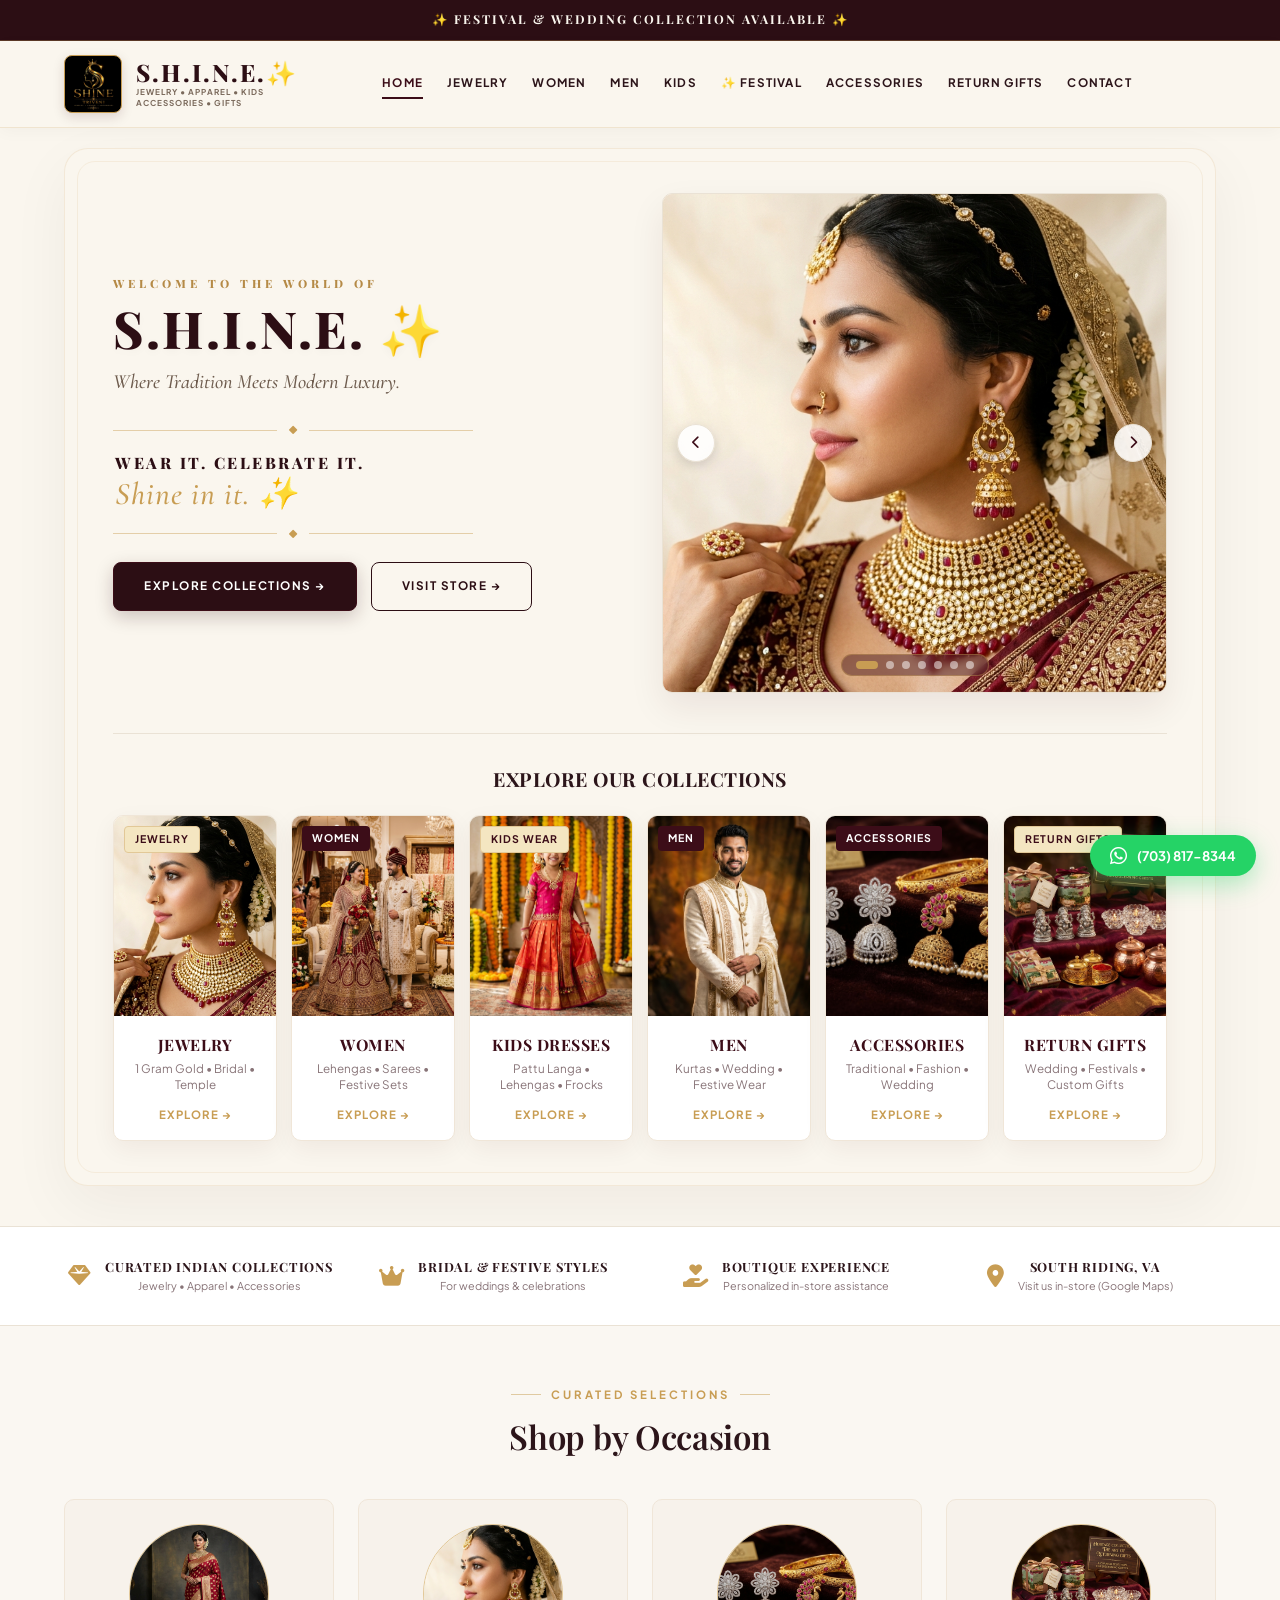
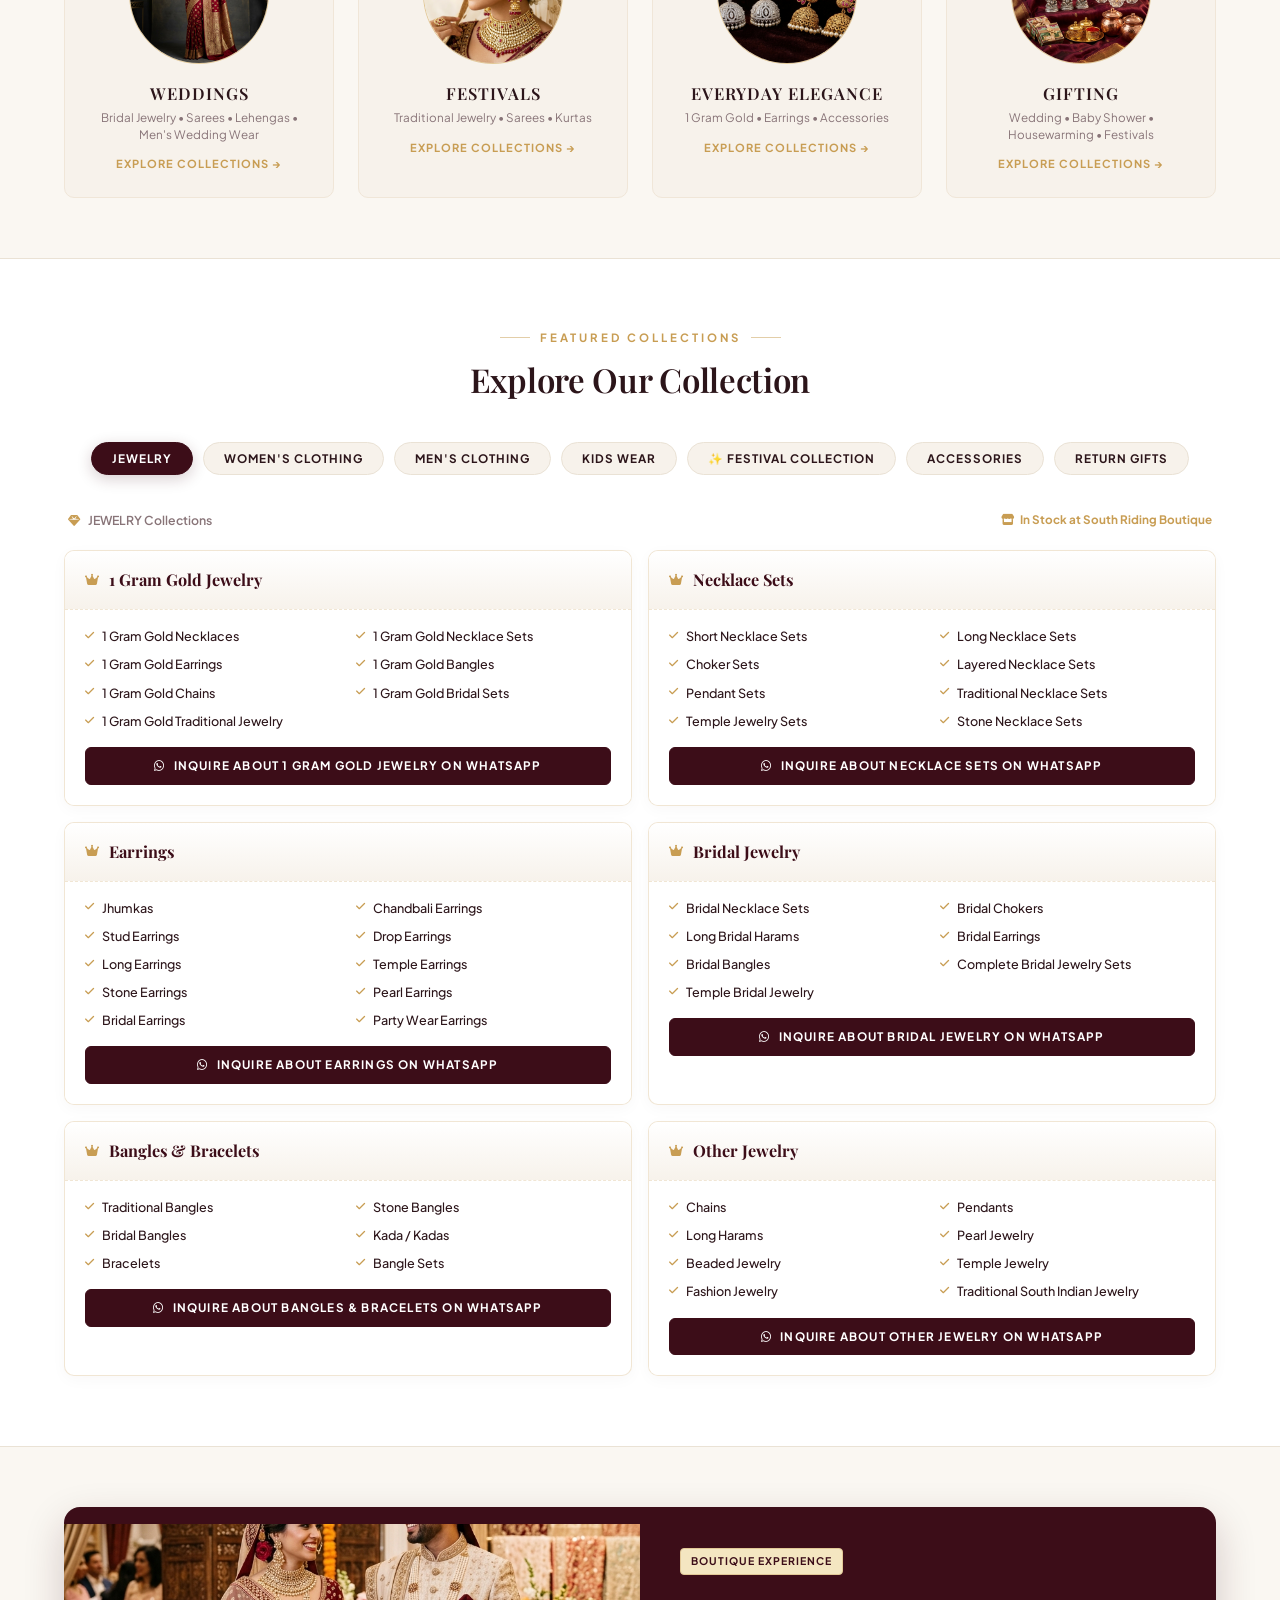
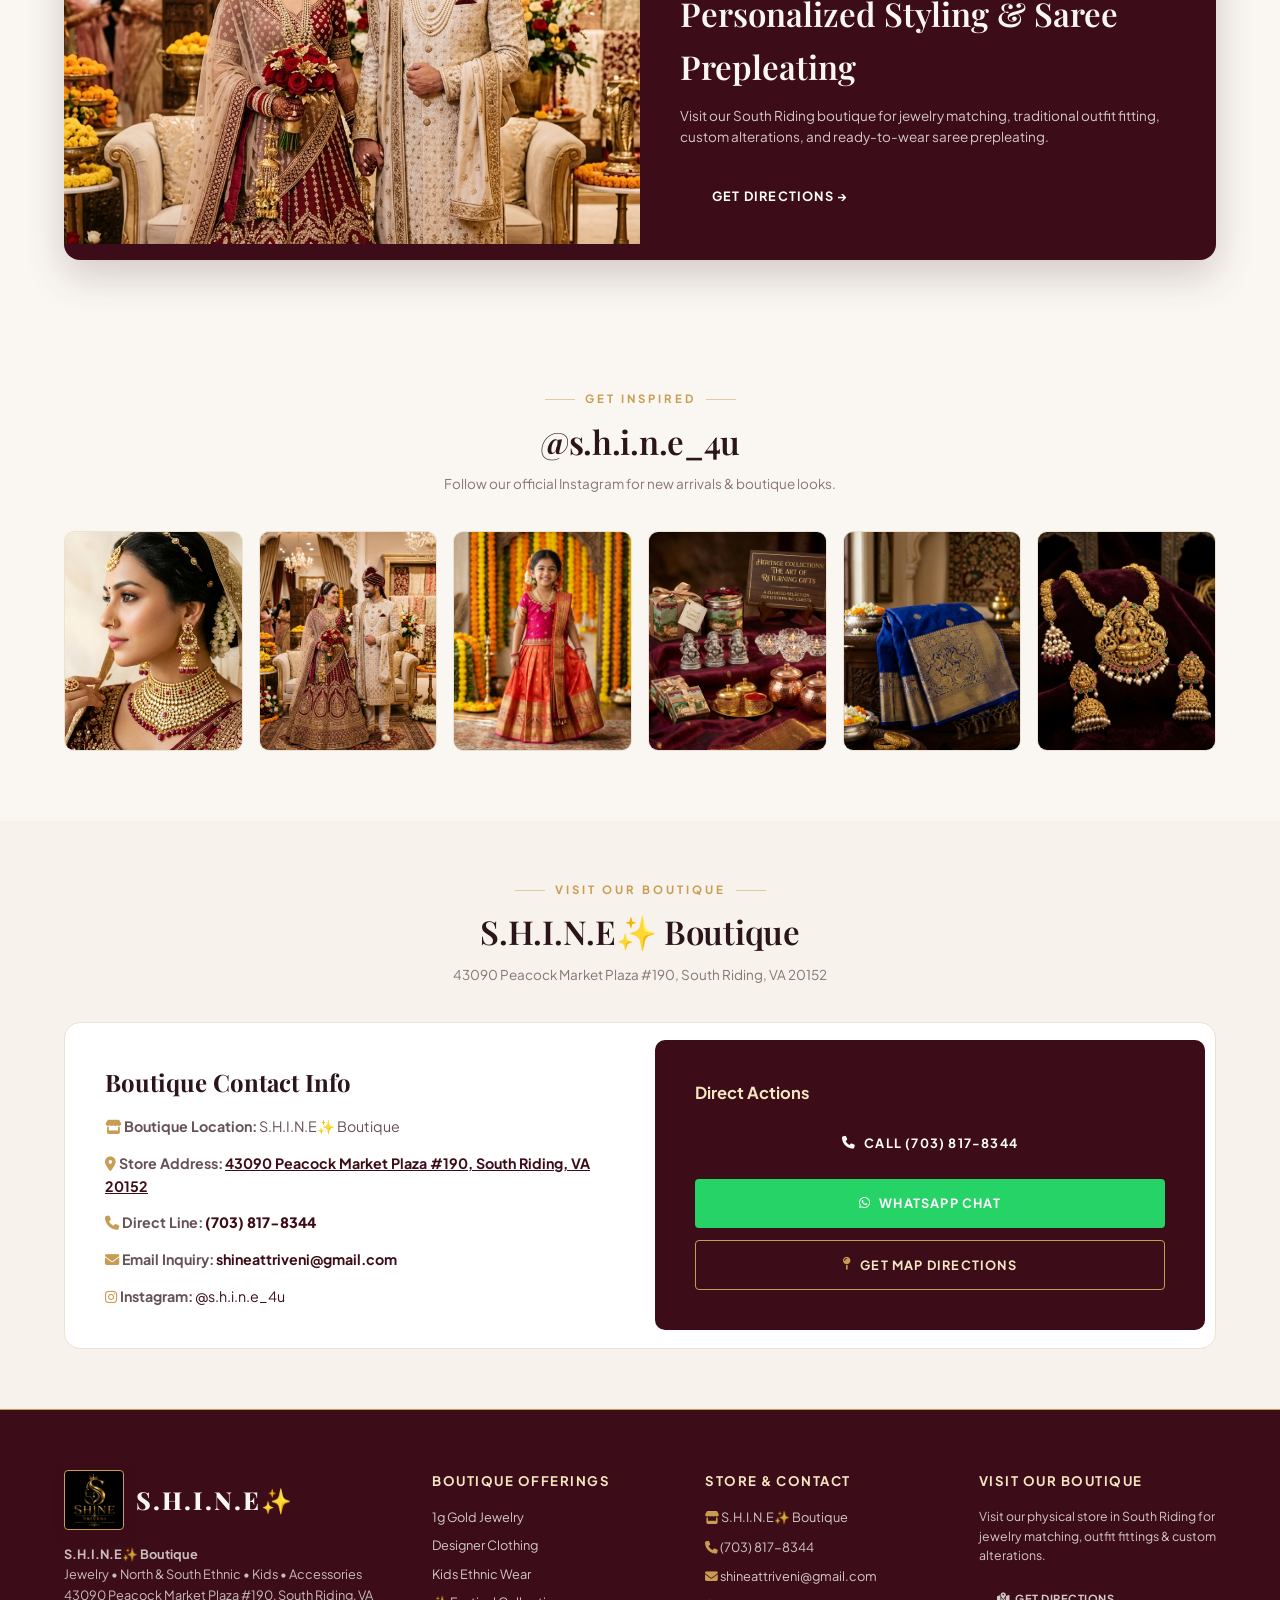
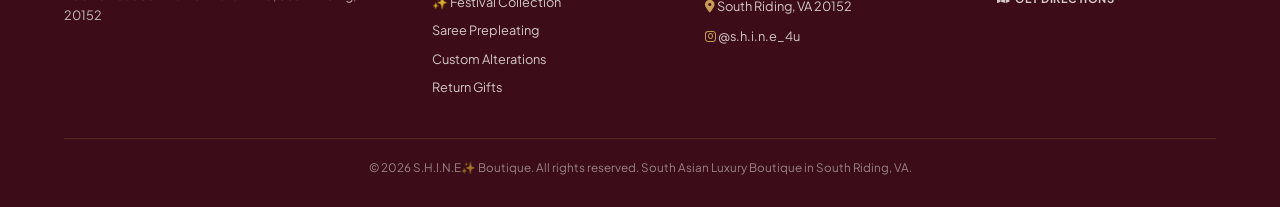
==== commit 2b914a48: "Update Shine in it font to thin Cormorant Garamond luxury editorial serif italic" ====
--- a/index.html
+++ b/index.html
@@ -9,7 +9,7 @@
   <!-- Google Fonts -->
   <link rel="preconnect" href="https://fonts.googleapis.com">
   <link rel="preconnect" href="https://fonts.gstatic.com" crossorigin>
-  <link href="https://fonts.googleapis.com/css2?family=Playfair+Display:ital,wght@0,500;0,600;0,700;0,800;1,400;1,600&family=Plus+Jakarta+Sans:wght@300;400;500;600;700;800&display=swap" rel="stylesheet">
+  <link href="https://fonts.googleapis.com/css2?family=Cormorant+Garamond:ital,wght@1,400;1,500;1,600&family=Playfair+Display:ital,wght@0,500;0,600;0,700;0,800;1,400;1,500;1,600&family=Plus+Jakarta+Sans:wght@300;400;500;600;700;800&display=swap" rel="stylesheet">
   
   <!-- FontAwesome Icons -->
   <link rel="stylesheet" href="https://cdnjs.cloudflare.com/ajax/libs/font-awesome/6.4.0/css/all.min.css">
@@ -95,8 +95,8 @@
           <!-- Left Stationary Content Card -->
           <div class="hero-content" style="display: flex; flex-direction: column; align-items: flex-start; text-align: left;">
             
-            <!-- Editorial Pre-header -->
-            <span style="font-family: var(--font-heading); font-size: 0.74rem; font-weight: 800; color: #B58A46; letter-spacing: 4px; text-transform: uppercase; margin-bottom: 8px; display: block;">
+            <!-- Pre-header -->
+            <span style="font-family: var(--font-heading); font-size: 0.76rem; font-weight: 800; color: #B58A46; letter-spacing: 4px; text-transform: uppercase; margin-bottom: 8px; display: block;">
               WELCOME TO THE WORLD OF
             </span>
 
@@ -106,7 +106,7 @@
             </h1>
             
             <!-- Italic Sub-headline -->
-            <p style="font-family: 'Playfair Display', Georgia, serif; font-size: 1.28rem; font-style: italic; font-weight: 500; color: #6E5C4E; margin-bottom: 16px; line-height: 1.4;">
+            <p style="font-family: 'Cormorant Garamond', 'Playfair Display', Georgia, serif; font-size: 1.35rem; font-style: italic; font-weight: 500; color: #6E5C4E; margin-bottom: 16px; line-height: 1.4;">
               Where Tradition Meets Modern Luxury.
             </p>
 
@@ -117,13 +117,13 @@
               <span style="flex: 1; height: 1px; background: rgba(200, 157, 83, 0.45);"></span>
             </div>
 
-            <!-- Distinctive Brand Signature Block (Enlarged 25-30%) -->
+            <!-- Distinctive Brand Signature Block (Refined Thin Luxury Editorial Serif Italic) -->
             <div style="margin-bottom: 18px; padding-left: 2px;">
               <div style="font-family: var(--font-heading); font-size: 1.05rem; font-weight: 800; color: #2C0E14; letter-spacing: 2.5px; text-transform: uppercase; line-height: 1.3;">
                 WEAR IT. CELEBRATE IT.
               </div>
-              <div style="font-family: 'Playfair Display', Georgia, serif; font-size: 1.98rem; font-style: italic; font-weight: 700; color: #C89D53; margin-top: 5px; letter-spacing: 0.8px; text-shadow: 0 2px 12px rgba(200, 157, 83, 0.2);">
-                SHINE IN IT. ✨
+              <div style="font-family: 'Cormorant Garamond', 'Playfair Display', Georgia, serif; font-size: 2.1rem; font-style: italic; font-weight: 500; color: #C89D53; margin-top: 4px; letter-spacing: 1px; line-height: 1.1;">
+                Shine in it. ✨
               </div>
             </div>
 
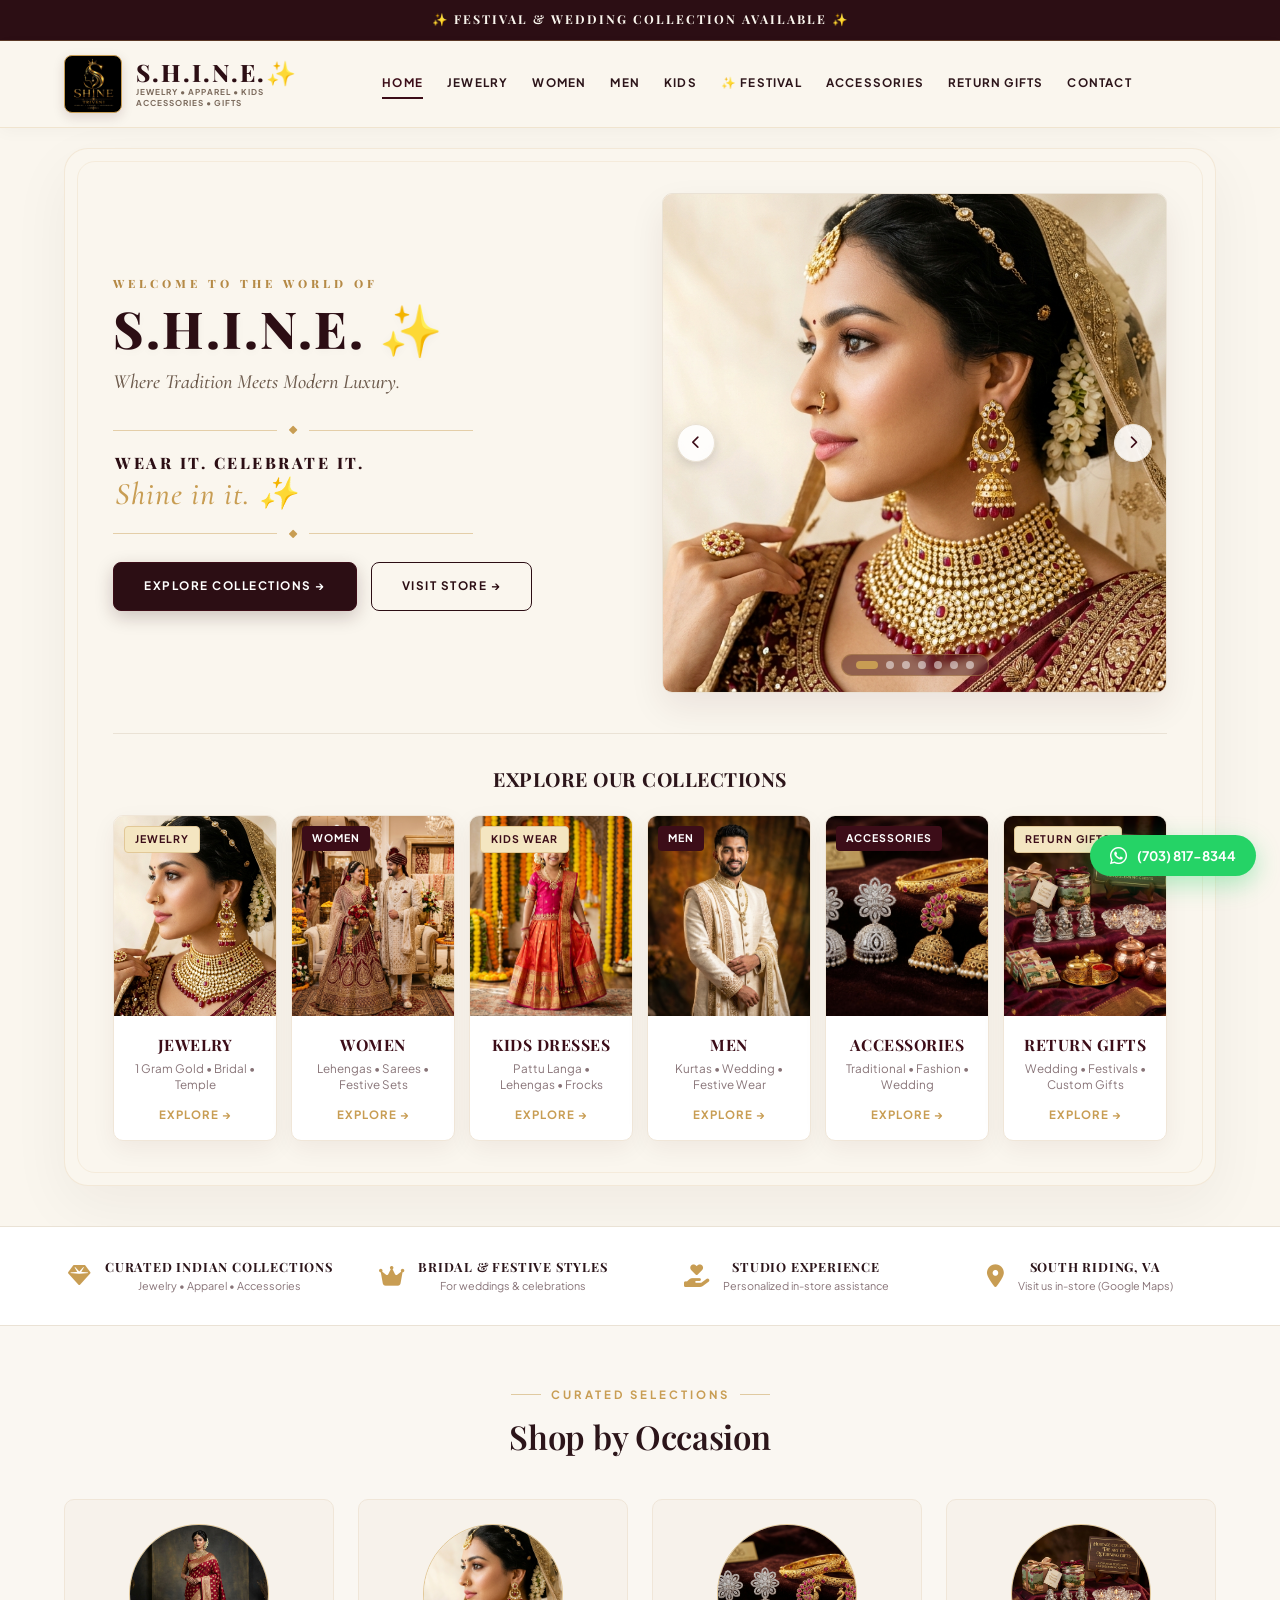
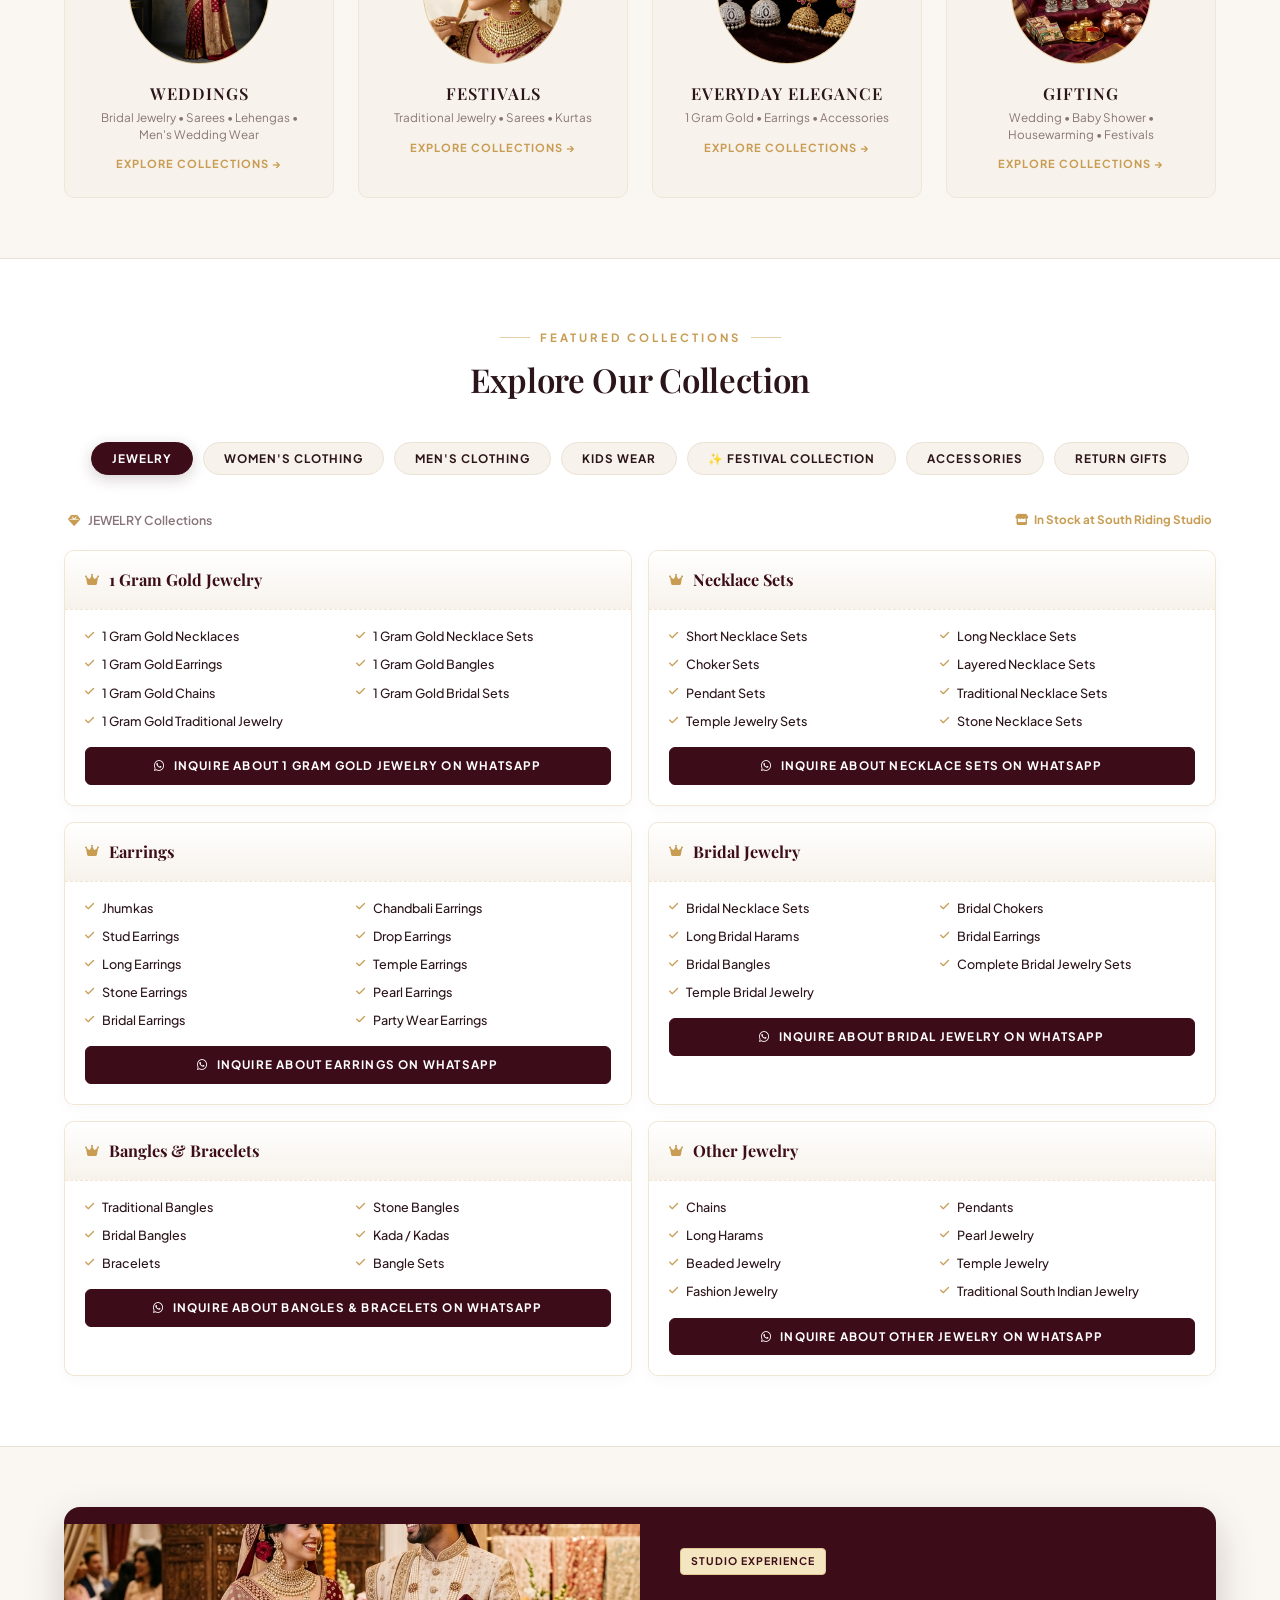
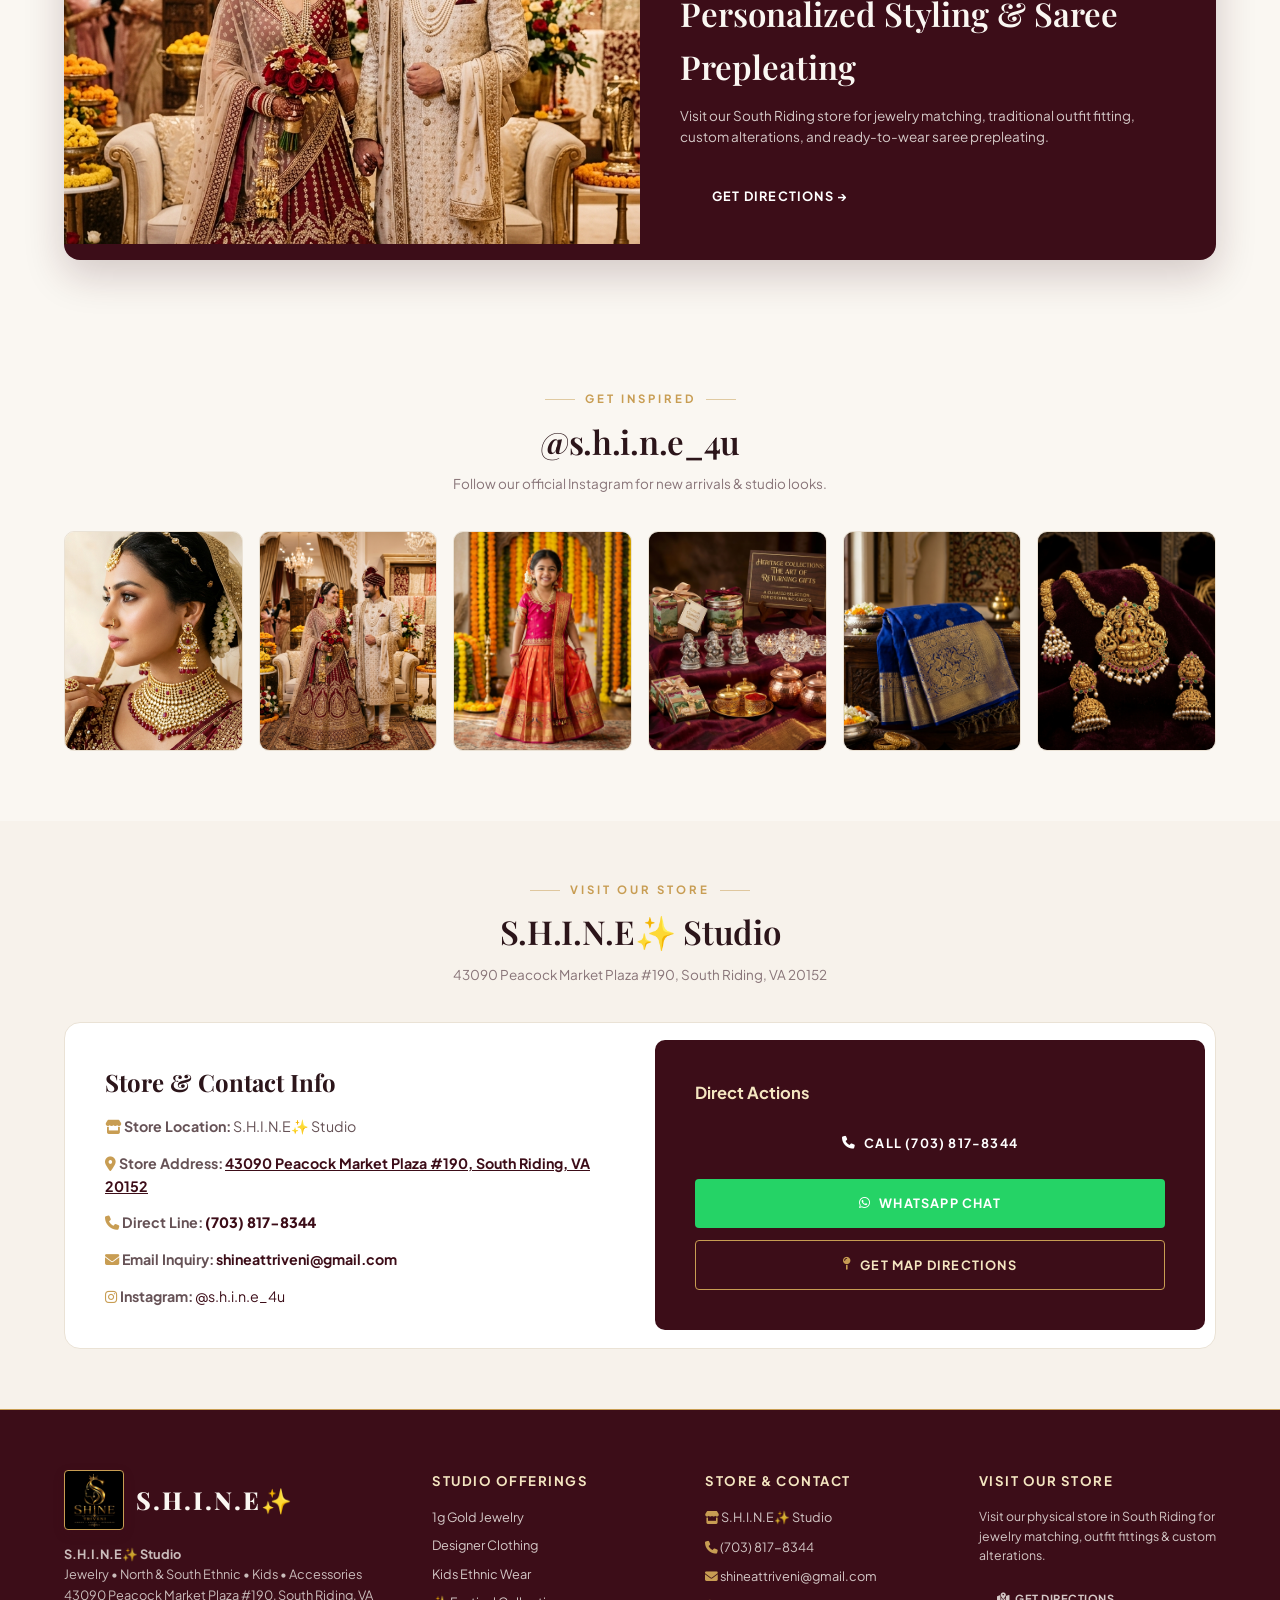
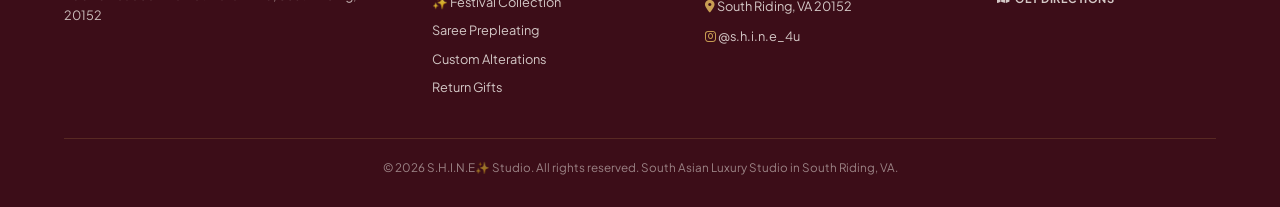
==== commit afbfe9d1: "Remove all occurrences of the word Boutique across the entire website" ====
--- a/index.html
+++ b/index.html
@@ -3,8 +3,8 @@
 <head>
   <meta charset="UTF-8">
   <meta name="viewport" content="width=device-width, initial-scale=1.0">
-  <title>S.H.I.N.E✨ | South Asian Luxury Boutique | South Riding, VA</title>
-  <meta name="description" content="S.H.I.N.E✨. South Asian luxury boutique in South Riding, VA offering 1 Gram Gold Jewelry, North & South Indian Apparel, Kids Dresses, Accessories, Saree Prepleating, Custom Alterations & Return Gifts.">
+  <title>S.H.I.N.E✨ | South Asian Luxury Studio | South Riding, VA</title>
+  <meta name="description" content="S.H.I.N.E✨. South Asian luxury studio in South Riding, VA offering 1 Gram Gold Jewelry, North & South Indian Apparel, Kids Dresses, Accessories, Saree Prepleating, Custom Alterations & Return Gifts.">
   
   <!-- Google Fonts -->
   <link rel="preconnect" href="https://fonts.googleapis.com">
@@ -72,7 +72,7 @@
       <a href="#collections" class="mobile-drawer-link" onclick="setFilter('gifts'); closeMobileMenu();">RETURN GIFTS</a>
       <a href="#contact" class="mobile-drawer-link" onclick="closeMobileMenu()">CONTACT</a>
       <div style="display: flex; flex-direction: column; gap: 10px; margin-top: 14px; padding-top: 14px; border-top: 1px dashed rgba(200, 157, 83, 0.3);">
-        <a href="https://wa.me/17038178344?text=Hi!%20I'd%20like%20to%20inquire%20about%20S.H.I.N.E✨%20Boutique%20services." target="_blank" class="btn btn-whatsapp" style="width: 100%; justify-content: center;">
+        <a href="https://wa.me/17038178344?text=Hi!%20I'd%20like%20to%20inquire%20about%20S.H.I.N.E✨%20services." target="_blank" class="btn btn-whatsapp" style="width: 100%; justify-content: center;">
           <i class="fa-brands fa-whatsapp"></i> WHATSAPP US
         </a>
         <a href="https://maps.app.goo.gl/nNsDsziv38kxUxG36" target="_blank" rel="noopener noreferrer" class="btn btn-burgundy" style="width: 100%; justify-content: center;">
@@ -95,50 +95,51 @@
           <!-- Left Stationary Content Card -->
           <div class="hero-content" style="display: flex; flex-direction: column; align-items: flex-start; text-align: left;">
             
-            <!-- Pre-header -->
-            <span style="font-family: var(--font-heading); font-size: 0.76rem; font-weight: 800; color: #B58A46; letter-spacing: 4px; text-transform: uppercase; margin-bottom: 8px; display: block;">
-              WELCOME TO THE WORLD OF
-            </span>
-
-            <!-- Dominant Brand Headline: S.H.I.N.E. ✨ -->
-            <h1 class="hero-title-aurora" style="font-family: var(--font-heading); font-size: 3.4rem; font-weight: 800; color: #2C0E14; line-height: 1.08; margin-bottom: 12px; letter-spacing: 2px; text-shadow: 0 2px 10px rgba(44, 14, 20, 0.04);">
-              S.H.I.N.E. ✨
-            </h1>
-            
-            <!-- Italic Sub-headline -->
-            <p style="font-family: 'Cormorant Garamond', 'Playfair Display', Georgia, serif; font-size: 1.35rem; font-style: italic; font-weight: 500; color: #6E5C4E; margin-bottom: 16px; line-height: 1.4;">
-              Where Tradition Meets Modern Luxury.
-            </p>
-
-            <!-- Top Diamond Line Divider -->
-            <div style="display: flex; align-items: center; gap: 12px; margin: 14px 0 18px 0; width: 100%; max-width: 360px;">
+            <!-- Headline Header Block -->
+            <div class="hero-header-block" style="width: 100%;">
+              <span class="hero-pre-header" style="font-family: var(--font-heading); font-size: 0.76rem; font-weight: 800; color: #B58A46; letter-spacing: 4px; text-transform: uppercase; margin-bottom: 8px; display: block;">
+                WELCOME TO THE WORLD OF
+              </span>
+
+              <h1 class="hero-title-aurora" style="font-family: var(--font-heading); font-size: 3.4rem; font-weight: 800; color: #2C0E14; line-height: 1.08; margin-bottom: 12px; letter-spacing: 2px; text-shadow: 0 2px 10px rgba(44, 14, 20, 0.04);">
+                S.H.I.N.E. ✨
+              </h1>
+              
+              <p class="hero-tagline-italic" style="font-family: 'Cormorant Garamond', 'Playfair Display', Georgia, serif; font-size: 1.35rem; font-style: italic; font-weight: 500; color: #6E5C4E; margin-bottom: 16px; line-height: 1.4;">
+                Where Tradition Meets Modern Luxury.
+              </p>
+            </div>
+
+            <!-- Top Diamond Line Divider (Desktop Only) -->
+            <div class="hero-divider top-divider" style="display: flex; align-items: center; gap: 12px; margin: 14px 0 18px 0; width: 100%; max-width: 360px;">
               <span style="flex: 1; height: 1px; background: rgba(200, 157, 83, 0.45);"></span>
               <i class="fa-solid fa-diamond" style="font-size: 0.55rem; color: #C89D53;"></i>
               <span style="flex: 1; height: 1px; background: rgba(200, 157, 83, 0.45);"></span>
             </div>
 
-            <!-- Distinctive Brand Signature Block (Refined Thin Luxury Editorial Serif Italic) -->
-            <div style="margin-bottom: 18px; padding-left: 2px;">
-              <div style="font-family: var(--font-heading); font-size: 1.05rem; font-weight: 800; color: #2C0E14; letter-spacing: 2.5px; text-transform: uppercase; line-height: 1.3;">
+            <!-- Distinctive Brand Signature Block -->
+            <div class="hero-signature-block" style="margin-bottom: 18px; padding-left: 2px; width: 100%;">
+              <div class="signature-top" style="font-family: var(--font-heading); font-size: 1.05rem; font-weight: 800; color: #2C0E14; letter-spacing: 2.5px; text-transform: uppercase; line-height: 1.3;">
                 WEAR IT. CELEBRATE IT.
               </div>
-              <div style="font-family: 'Cormorant Garamond', 'Playfair Display', Georgia, serif; font-size: 2.1rem; font-style: italic; font-weight: 500; color: #C89D53; margin-top: 4px; letter-spacing: 1px; line-height: 1.1;">
+              <div class="signature-bottom" style="font-family: 'Cormorant Garamond', 'Playfair Display', Georgia, serif; font-size: 2.1rem; font-style: italic; font-weight: 500; color: #C89D53; margin-top: 4px; letter-spacing: 1px; line-height: 1.1;">
                 Shine in it. ✨
               </div>
             </div>
 
             <!-- Bottom Diamond Line Divider -->
-            <div style="display: flex; align-items: center; gap: 12px; margin: 0 0 24px 0; width: 100%; max-width: 360px;">
+            <div class="hero-divider bottom-divider" style="display: flex; align-items: center; gap: 12px; margin: 0 0 24px 0; width: 100%; max-width: 360px;">
               <span style="flex: 1; height: 1px; background: rgba(200, 157, 83, 0.45);"></span>
               <i class="fa-solid fa-diamond" style="font-size: 0.55rem; color: #C89D53;"></i>
               <span style="flex: 1; height: 1px; background: rgba(200, 157, 83, 0.45);"></span>
             </div>
 
-            <div style="display: flex; gap: 14px; flex-wrap: wrap; width: 100%;">
-              <a href="#collections" class="btn btn-burgundy" style="background: #2C0E14; color: #ffffff; border-radius: 8px; padding: 14px 30px; font-size: 0.78rem; font-weight: 700; letter-spacing: 1.5px; text-transform: uppercase; text-decoration: none; display: inline-flex; align-items: center; gap: 8px; box-shadow: 0 6px 18px rgba(44, 14, 20, 0.22);">
+            <!-- Hero Action Buttons Block -->
+            <div class="hero-actions-block" style="display: flex; gap: 14px; flex-wrap: wrap; width: 100%;">
+              <a href="#collections" class="btn btn-burgundy btn-hero-compact" style="background: #2C0E14; color: #ffffff; border-radius: 8px; padding: 14px 30px; font-size: 0.78rem; font-weight: 700; letter-spacing: 1.5px; text-transform: uppercase; text-decoration: none; display: inline-flex; align-items: center; gap: 8px; box-shadow: 0 6px 18px rgba(44, 14, 20, 0.22);">
                 EXPLORE COLLECTIONS &rarr;
               </a>
-              <a href="https://maps.app.goo.gl/nNsDsziv38kxUxG36" target="_blank" rel="noopener noreferrer" class="btn" style="background: transparent; color: #2C0E14; border: 1.5px solid #2C0E14; border-radius: 8px; padding: 14px 30px; font-size: 0.78rem; font-weight: 700; letter-spacing: 1.5px; text-transform: uppercase; text-decoration: none; display: inline-flex; align-items: center; gap: 8px;">
+              <a href="https://maps.app.goo.gl/nNsDsziv38kxUxG36" target="_blank" rel="noopener noreferrer" class="btn btn-hero-outline-compact" style="background: transparent; color: #2C0E14; border: 1.5px solid #2C0E14; border-radius: 8px; padding: 14px 30px; font-size: 0.78rem; font-weight: 700; letter-spacing: 1.5px; text-transform: uppercase; text-decoration: none; display: inline-flex; align-items: center; gap: 8px;">
                 VISIT STORE &rarr;
               </a>
             </div>
@@ -304,7 +305,7 @@
       <div class="trust-bar-item">
         <i class="fa-solid fa-hand-holding-heart trust-bar-icon"></i>
         <div>
-          <div class="trust-bar-title">BOUTIQUE EXPERIENCE</div>
+          <div class="trust-bar-title">STUDIO EXPERIENCE</div>
           <div class="trust-bar-sub">Personalized in-store assistance</div>
         </div>
       </div>
@@ -393,7 +394,7 @@
       <!-- Catalog Category Info Header Bar -->
       <div id="catalog-counter-bar" style="display: flex; justify-content: space-between; align-items: center; margin-bottom: 20px; padding: 0 4px; font-size: 0.82rem; color: var(--text-muted); font-weight: 600;">
         <span id="catalog-count-text"><i class="fa-solid fa-gem text-gold" style="margin-right: 6px;"></i> Jewelry Collections</span>
-        <span style="font-size: 0.78rem; color: var(--gold-accent); font-weight: 700;"><i class="fa-solid fa-store" style="margin-right: 4px;"></i> In Stock at South Riding Boutique</span>
+        <span style="font-size: 0.78rem; color: var(--gold-accent); font-weight: 700;"><i class="fa-solid fa-store" style="margin-right: 4px;"></i> In Stock at South Riding Studio</span>
       </div>
 
       <!-- Expandable Subcategory Cards Grid -->
@@ -407,12 +408,12 @@
   <section id="experience" class="middle-banner-section">
     <div class="container">
       <div class="burgundy-banner-card">
-        <img src="assets/north_indian_couple.jpg" alt="S.H.I.N.E✨ Boutique Exclusive Styling" class="burgundy-banner-img">
+        <img src="assets/north_indian_couple.jpg" alt="S.H.I.N.E✨ Studio Exclusive Styling" class="burgundy-banner-img">
         <div class="burgundy-banner-content">
-          <span class="badge badge-gold" style="margin-bottom: 12px;">BOUTIQUE EXPERIENCE</span>
+          <span class="badge badge-gold" style="margin-bottom: 12px;">STUDIO EXPERIENCE</span>
           <h2 class="burgundy-banner-title">Personalized Styling & Saree Prepleating</h2>
           <p class="burgundy-banner-desc">
-            Visit our South Riding boutique for jewelry matching, traditional outfit fitting, custom alterations, and ready-to-wear saree prepleating.
+            Visit our South Riding store for jewelry matching, traditional outfit fitting, custom alterations, and ready-to-wear saree prepleating.
           </p>
           <a href="https://maps.app.goo.gl/nNsDsziv38kxUxG36" target="_blank" rel="noopener noreferrer" class="btn btn-gold btn-lg">
             GET DIRECTIONS &rarr;
@@ -428,7 +429,7 @@
       <div class="section-header-center">
         <span class="subhead-gold">GET INSPIRED</span>
         <h2 class="section-title-lg">@s.h.i.n.e_4u</h2>
-        <p style="color: var(--text-muted); font-size: 0.9rem; margin-top: 6px;">Follow our official Instagram for new arrivals & boutique looks.</p>
+        <p style="color: var(--text-muted); font-size: 0.9rem; margin-top: 6px;">Follow our official Instagram for new arrivals & studio looks.</p>
       </div>
 
       <div class="gallery-grid">
@@ -469,16 +470,16 @@
   <section id="contact" class="category-section" style="background: var(--bg-card-cream);">
     <div class="container">
       <div class="section-header-center">
-        <span class="subhead-gold">VISIT OUR BOUTIQUE</span>
-        <h2 class="section-title-lg">S.H.I.N.E✨ Boutique</h2>
+        <span class="subhead-gold">VISIT OUR STORE</span>
+        <h2 class="section-title-lg">S.H.I.N.E✨ Studio</h2>
         <p style="color: var(--text-muted); font-size: 0.9rem; margin-top: 6px;">43090 Peacock Market Plaza #190, South Riding, VA 20152</p>
       </div>
 
       <div class="hero-grid" style="background: #ffffff; padding: 10px; border-radius: var(--radius-lg); border: 1px solid var(--border-subtle);">
         <div style="padding: 30px;">
-          <h3 style="font-family: var(--font-heading); font-size: 1.6rem; color: var(--text-heading); margin-bottom: 14px;">Boutique Contact Info</h3>
+          <h3 style="font-family: var(--font-heading); font-size: 1.6rem; color: var(--text-heading); margin-bottom: 14px;">Store & Contact Info</h3>
           <div style="display: flex; flex-direction: column; gap: 14px; font-size: 0.95rem; color: var(--text-body);">
-            <div><strong><i class="fa-solid fa-store text-gold"></i> Boutique Location:</strong> S.H.I.N.E✨ Boutique</div>
+            <div><strong><i class="fa-solid fa-store text-gold"></i> Store Location:</strong> S.H.I.N.E✨ Studio</div>
             <div><strong><i class="fa-solid fa-location-dot text-gold"></i> Store Address:</strong> <a href="https://maps.app.goo.gl/nNsDsziv38kxUxG36" target="_blank" rel="noopener noreferrer" class="text-burgundy" style="font-weight: 700; text-decoration: underline;">43090 Peacock Market Plaza #190, South Riding, VA 20152</a></div>
             <div><strong><i class="fa-solid fa-phone text-gold"></i> Direct Line:</strong> <a href="tel:7038178344" class="text-burgundy" style="font-weight: 800;">(703) 817-8344</a></div>
             <div><strong><i class="fa-solid fa-envelope text-gold"></i> Email Inquiry:</strong> <a href="mailto:shineattriveni@gmail.com" class="text-burgundy" style="font-weight: 700;">shineattriveni@gmail.com</a></div>
@@ -491,7 +492,7 @@
           <a href="tel:7038178344" class="btn btn-gold btn-lg">
             <i class="fa-solid fa-phone"></i> CALL (703) 817-8344
           </a>
-          <a href="https://wa.me/17038178344?text=Hi!%20I'd%20like%20to%20inquire%20about%20S.H.I.N.E✨%20Boutique%20services." target="_blank" class="btn btn-whatsapp btn-lg">
+          <a href="https://wa.me/17038178344?text=Hi!%20I'd%20like%20to%20inquire%20about%20S.H.I.N.E✨%20services." target="_blank" class="btn btn-whatsapp btn-lg">
             <i class="fa-brands fa-whatsapp"></i> WHATSAPP CHAT
           </a>
           <a href="https://maps.app.goo.gl/nNsDsziv38kxUxG36" target="_blank" rel="noopener noreferrer" class="btn btn-outline-burgundy btn-lg" style="border-color: var(--gold-accent); color: var(--gold-light);">
@@ -549,10 +550,10 @@
 
       <div style="padding: 36px;">
         <h2 style="font-family: var(--font-heading); font-size: 1.6rem; color: var(--text-heading); margin-bottom: 4px;">
-          Plan Your Boutique Visit & Fitting
+          Plan Your Store Visit & Fitting
         </h2>
         <p style="color: var(--text-muted); font-size: 0.85rem; margin-bottom: 20px;">
-          S.H.I.N.E✨ Boutique
+          S.H.I.N.E✨ Studio
         </p>
 
         <form id="appointment-form" class="vip-form">
@@ -592,7 +593,7 @@
   </div>
 
   <!-- Floating WhatsApp VIP Widget -->
-  <a href="https://wa.me/17038178344?text=Hi!%20I'd%20like%20to%20inquire%20about%20S.H.I.N.E✨%20Boutique%20services." target="_blank" class="floating-whatsapp" title="Chat on WhatsApp">
+  <a href="https://wa.me/17038178344?text=Hi!%20I'd%20like%20to%20inquire%20about%20S.H.I.N.E✨%20services." target="_blank" class="floating-whatsapp" title="Chat on WhatsApp">
     <i class="fa-brands fa-whatsapp" style="font-size: 1.3rem;"></i>
     <span>(703) 817-8344</span>
   </a>
@@ -609,14 +610,14 @@
             </div>
           </div>
           <p class="footer-brand-text">
-            <strong>S.H.I.N.E✨ Boutique</strong><br>
+            <strong>S.H.I.N.E✨ Studio</strong><br>
             Jewelry • North & South Ethnic • Kids • Accessories<br>
             43090 Peacock Market Plaza #190, South Riding, VA 20152
           </p>
         </div>
 
         <div>
-          <h4 class="footer-col-title">BOUTIQUE OFFERINGS</h4>
+          <h4 class="footer-col-title">STUDIO OFFERINGS</h4>
           <div class="footer-links">
             <a href="#collections" class="footer-link" onclick="setFilter('jewelry')">1g Gold Jewelry</a>
             <a href="#collections" class="footer-link" onclick="setFilter('apparel')">Designer Clothing</a>
@@ -631,7 +632,7 @@
         <div>
           <h4 class="footer-col-title">STORE & CONTACT</h4>
           <div class="footer-links" style="line-height: 1.7;">
-            <div><i class="fa-solid fa-store text-gold"></i> S.H.I.N.E✨ Boutique</div>
+            <div><i class="fa-solid fa-store text-gold"></i> S.H.I.N.E✨ Studio</div>
             <div><i class="fa-solid fa-phone text-gold"></i> (703) 817-8344</div>
             <div><a href="mailto:shineattriveni@gmail.com" style="color: inherit; text-decoration: none;"><i class="fa-solid fa-envelope text-gold"></i> shineattriveni@gmail.com</a></div>
             <div><a href="https://maps.app.goo.gl/nNsDsziv38kxUxG36" target="_blank" rel="noopener noreferrer" style="color: inherit; text-decoration: none;"><i class="fa-solid fa-location-dot text-gold"></i> South Riding, VA 20152</a></div>
@@ -640,7 +641,7 @@
         </div>
 
         <div>
-          <h4 class="footer-col-title">VISIT OUR BOUTIQUE</h4>
+          <h4 class="footer-col-title">VISIT OUR STORE</h4>
           <p style="color: rgba(250, 247, 242, 0.8); font-size: 0.82rem; margin-bottom: 14px; line-height: 1.6;">
             Visit our physical store in South Riding for jewelry matching, outfit fittings & custom alterations.
           </p>
@@ -651,7 +652,7 @@
       </div>
 
       <div class="footer-bottom">
-        © 2026 S.H.I.N.E✨ Boutique. All rights reserved. South Asian Luxury Boutique in South Riding, VA.
+        © 2026 S.H.I.N.E✨ Studio. All rights reserved. South Asian Luxury Studio in South Riding, VA.
       </div>
     </div>
   </footer>
--- a/website_styles.css
+++ b/website_styles.css
@@ -1694,30 +1694,109 @@
 
   /* 3. Mobile Hero Section & Slide Image Positioning */
   .hero-card-frame {
-    padding: 24px 20px !important;
-    border-radius: 16px !important;
+    padding: 20px 16px !important;
+    border-radius: 18px !important;
   }
 
   .hero-grid {
-    grid-template-columns: 1fr !important;
-    gap: 24px !important;
+    display: flex !important;
+    flex-direction: column !important;
+    gap: 16px !important;
+  }
+
+  .hero-content {
+    display: flex !important;
+    flex-direction: column !important;
+    width: 100% !important;
+    align-items: center !important;
+    text-align: center !important;
+  }
+
+  .hero-header-block {
+    order: 1;
+    text-align: center;
+    width: 100%;
+  }
+
+  .hero-pre-header {
+    font-size: 0.68rem !important;
+    letter-spacing: 3px !important;
+    margin-bottom: 4px !important;
   }
 
   .hero-title-aurora {
-    font-size: 2.1rem !important;
-    line-height: 1.18 !important;
-  }
-
-  .hero-content {
-    text-align: left;
-  }
-
+    font-size: 2.5rem !important;
+    line-height: 1.1 !important;
+    margin-bottom: 6px !important;
+    text-align: center;
+  }
+
+  .hero-tagline-italic {
+    font-size: 1.05rem !important;
+    line-height: 1.35 !important;
+    margin-bottom: 0 !important;
+    color: #6E5C4E !important;
+    max-width: 290px;
+    margin-left: auto;
+    margin-right: auto;
+    text-align: center;
+  }
+
+  /* Image appears IMMEDIATELY after headline on mobile! */
   .hero-visual {
-    height: 380px !important;
-    max-height: 52vh !important;
-    border-radius: var(--radius-md) !important;
-    box-shadow: 0 8px 24px rgba(60, 13, 24, 0.12) !important;
-    overflow: hidden;
+    order: 2;
+    width: 100% !important;
+    height: 330px !important;
+    max-height: 48vh !important;
+    border-radius: 14px !important;
+    margin: 4px 0 10px 0 !important;
+  }
+
+  .top-divider {
+    display: none !important; /* Hide duplicate top divider on mobile */
+  }
+
+  .bottom-divider {
+    order: 3;
+    margin: 10px auto !important;
+    max-width: 260px !important;
+  }
+
+  .hero-signature-block {
+    order: 4;
+    text-align: center;
+    width: 100%;
+    margin-bottom: 12px !important;
+    padding-left: 0 !important;
+  }
+
+  .signature-top {
+    font-size: 0.88rem !important;
+    letter-spacing: 2px !important;
+  }
+
+  .signature-bottom {
+    font-size: 1.55rem !important; /* Clean, perfectly scaled for phone screens */
+    margin-top: 2px !important;
+  }
+
+  .hero-actions-block {
+    order: 5;
+    display: flex !important;
+    flex-direction: row !important; /* Side-by-side compact buttons on mobile */
+    gap: 10px !important;
+    justify-content: center !important;
+    width: 100% !important;
+  }
+
+  .btn-hero-compact, .btn-hero-outline-compact {
+    flex: 1 !important;
+    padding: 11px 12px !important;
+    font-size: 0.72rem !important;
+    letter-spacing: 1px !important;
+    justify-content: center !important;
+    border-radius: 6px !important;
+    white-space: nowrap !important;
   }
 
   .hero-carousel-arrow {
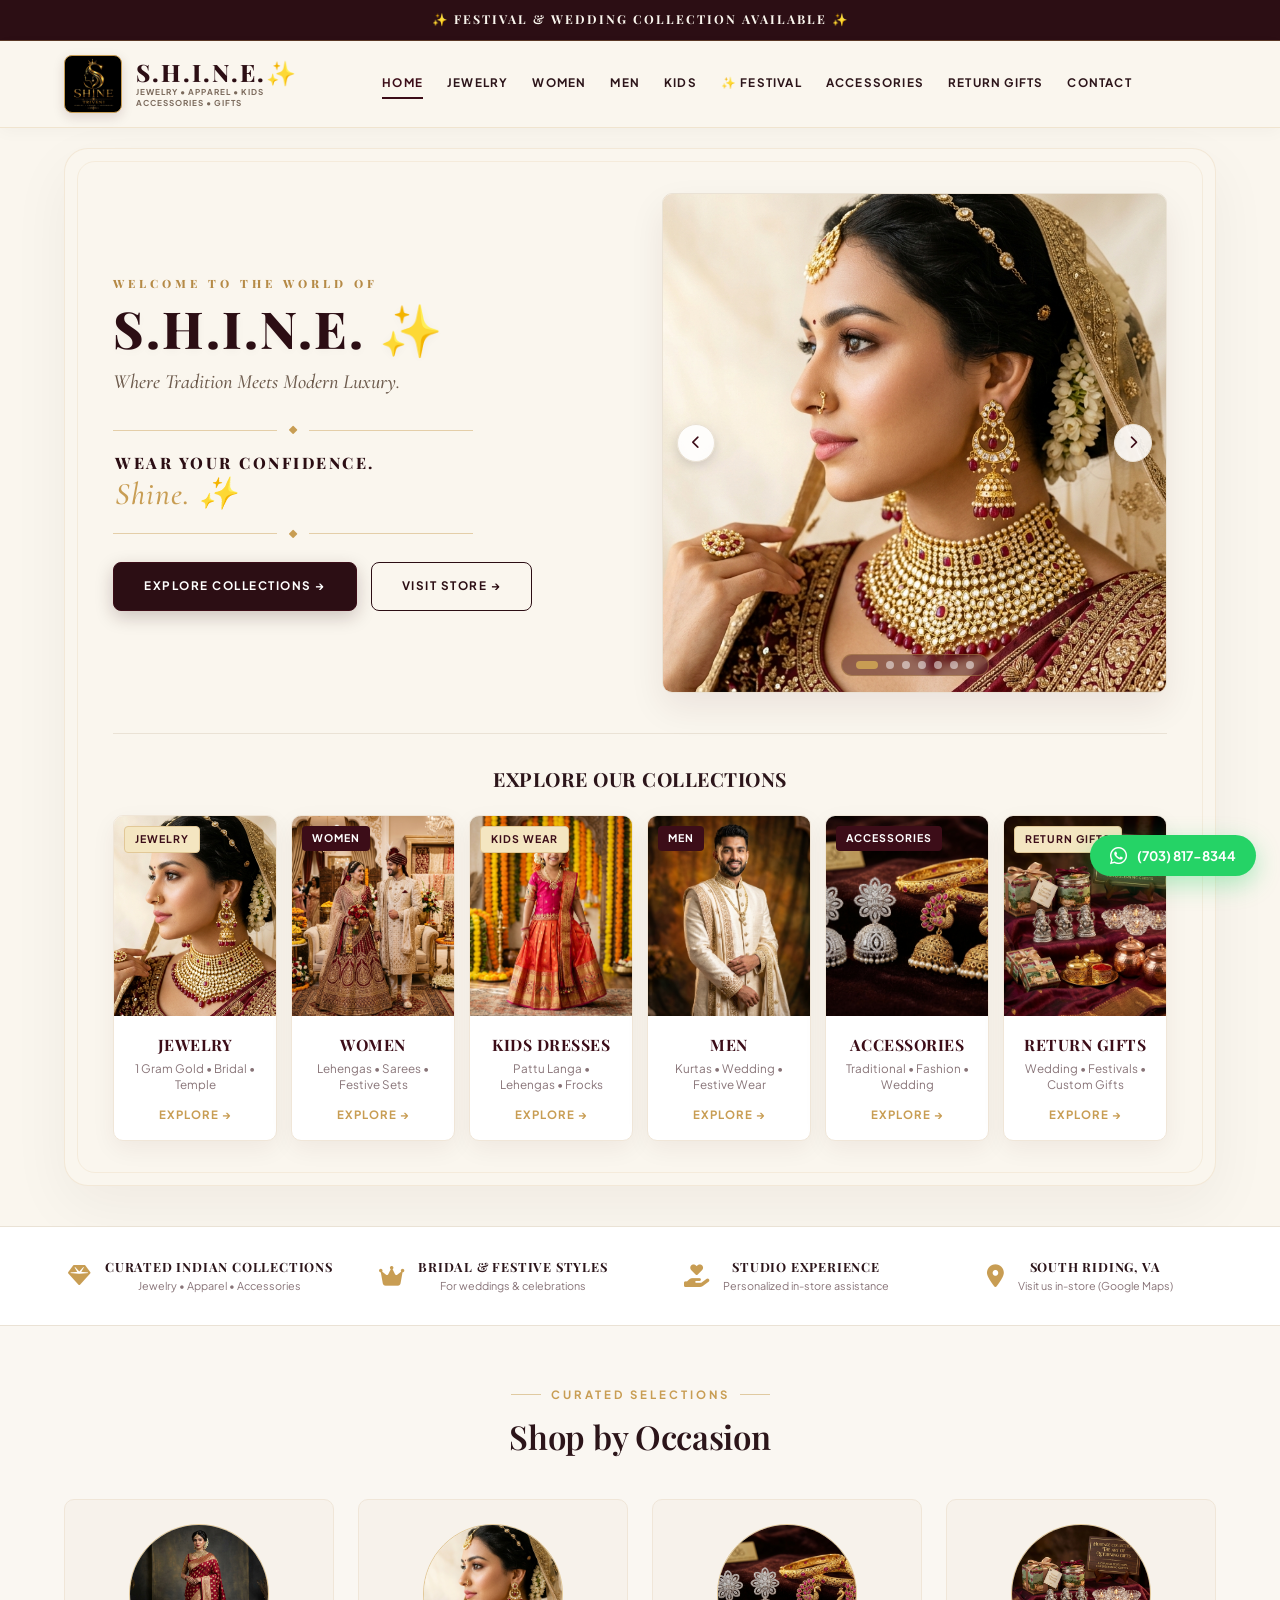
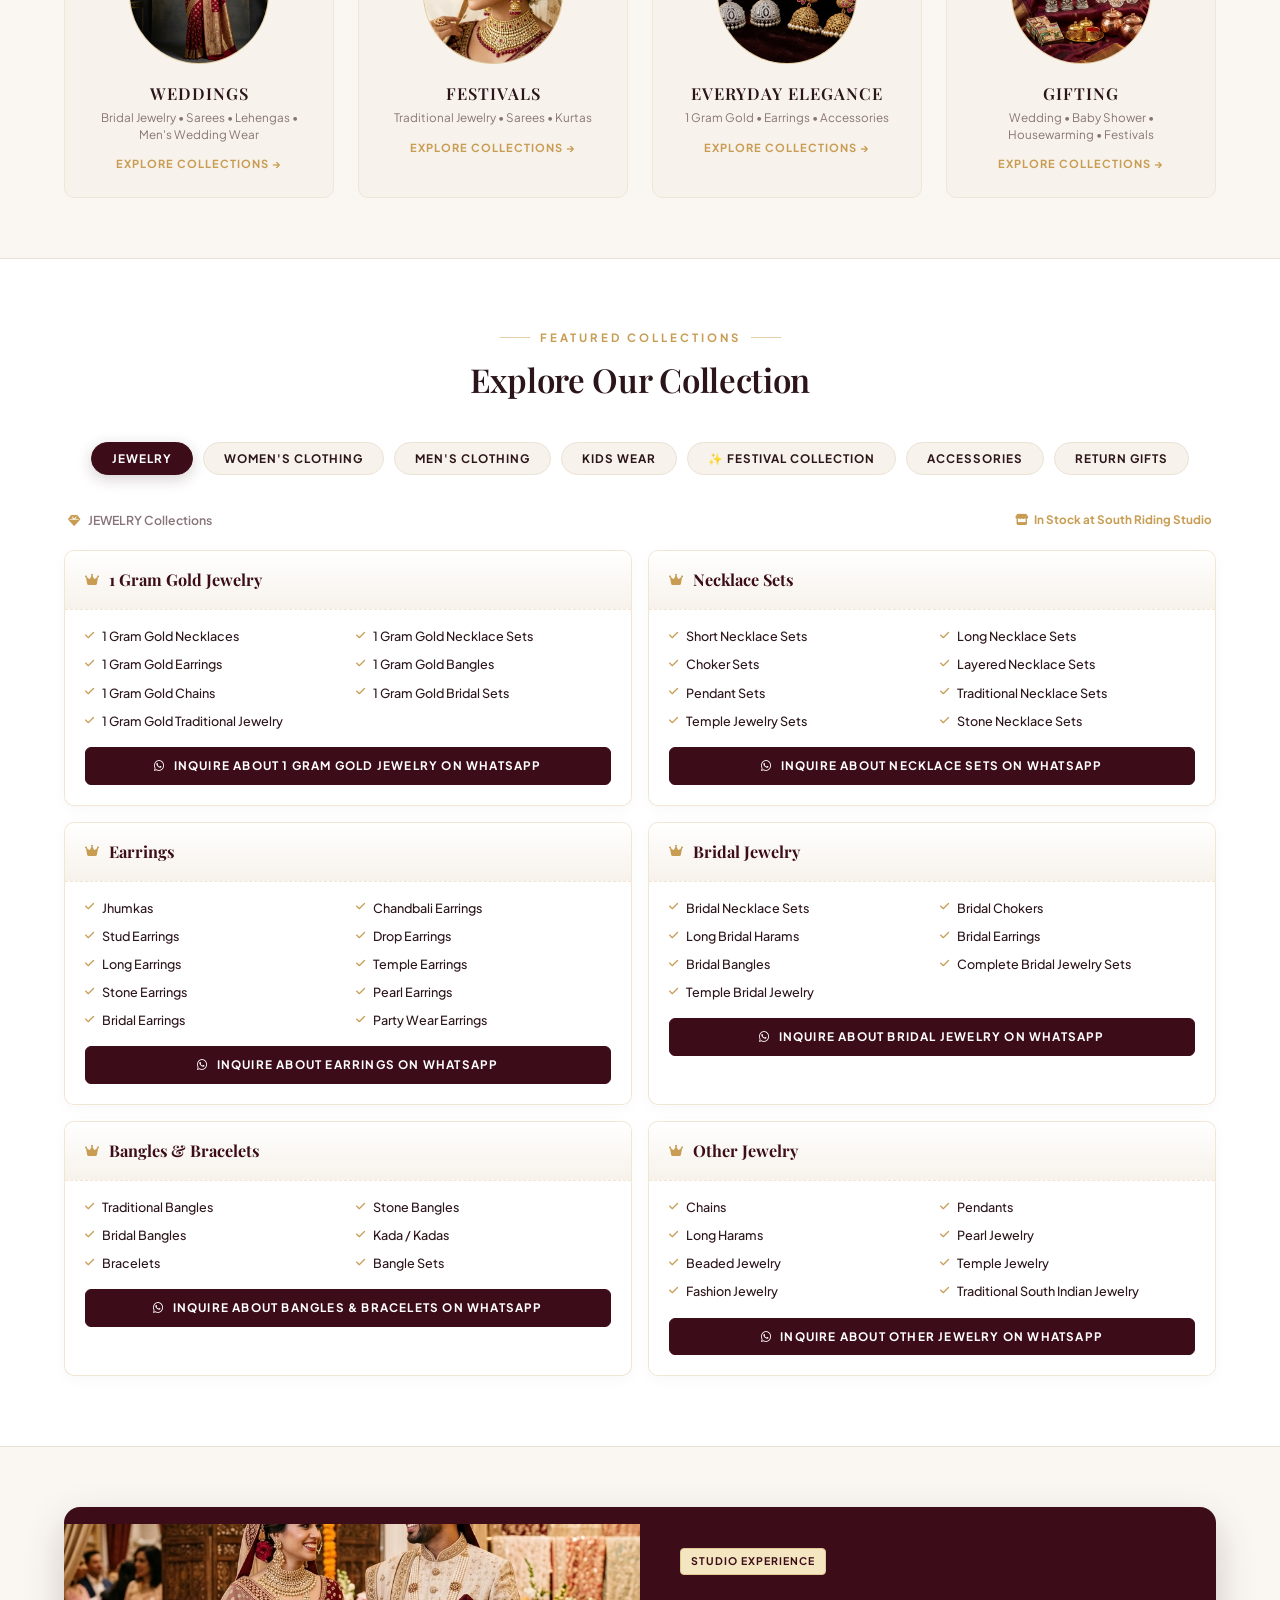
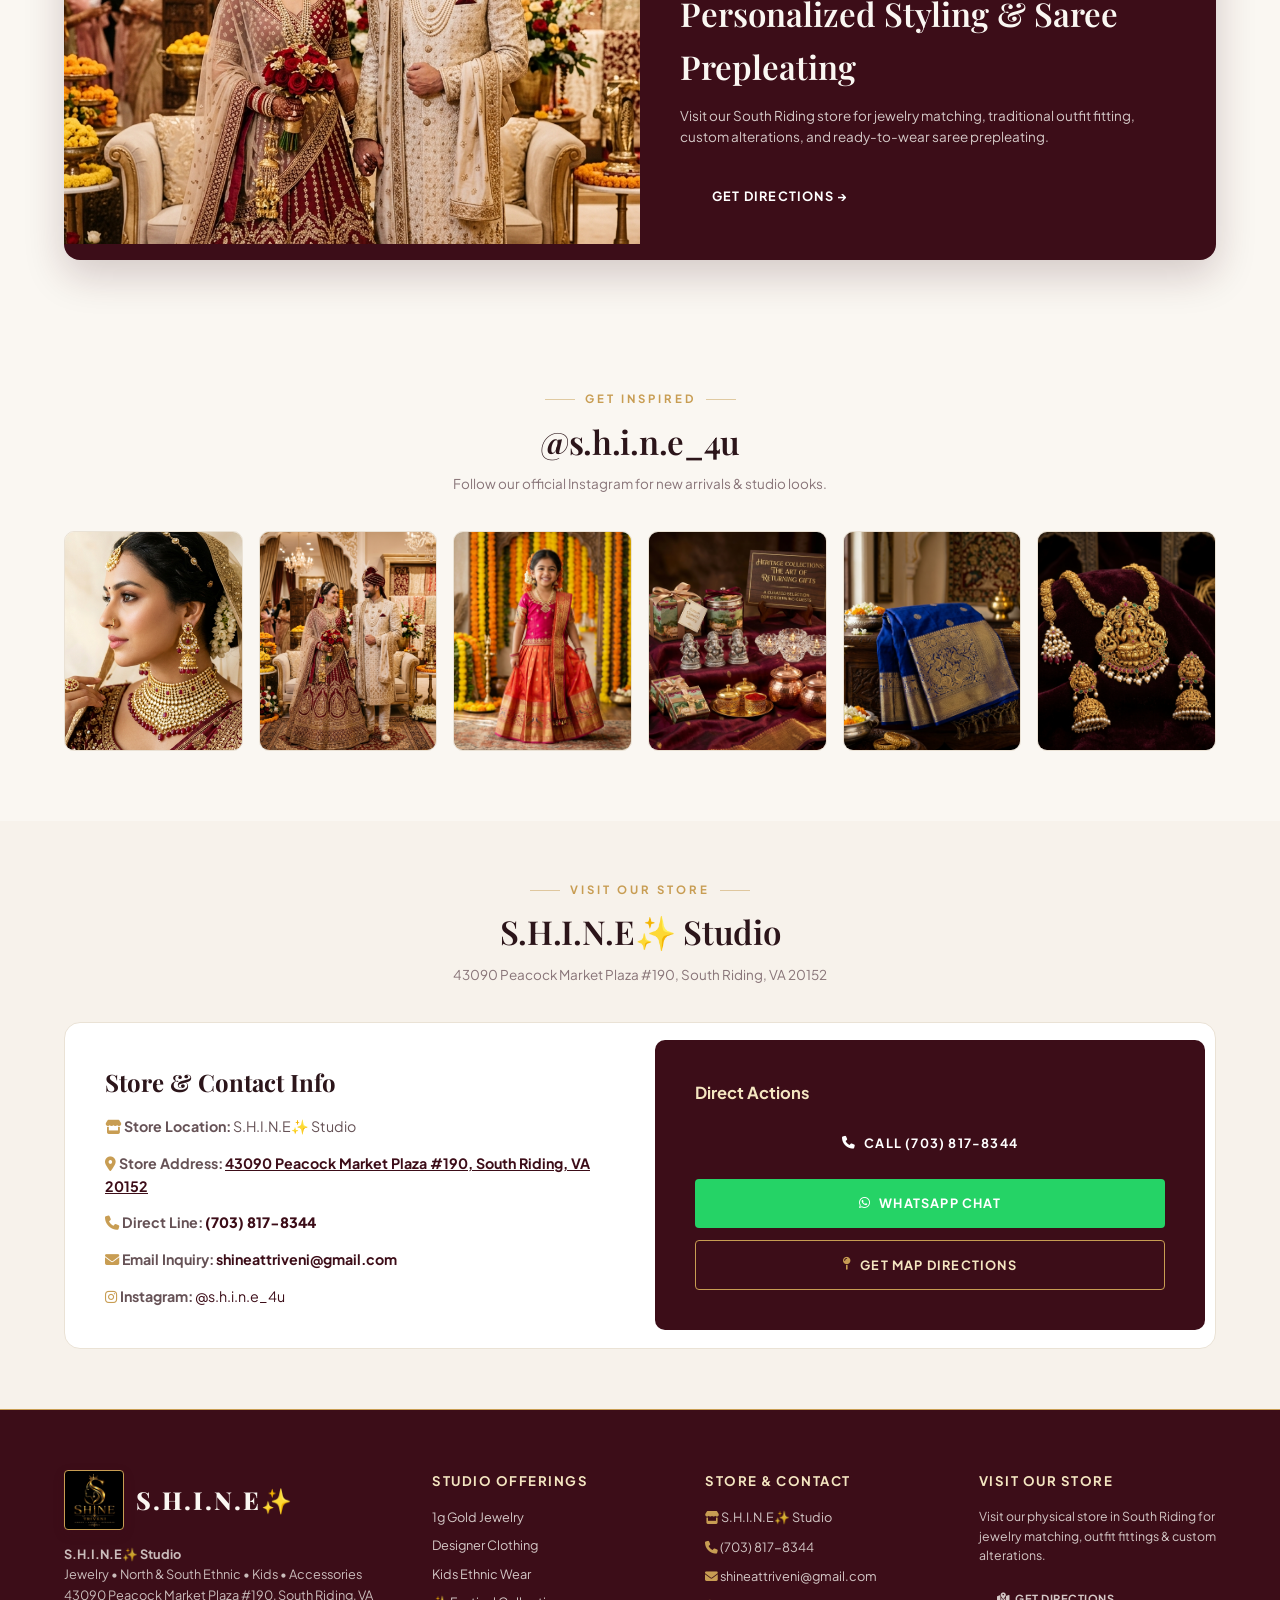
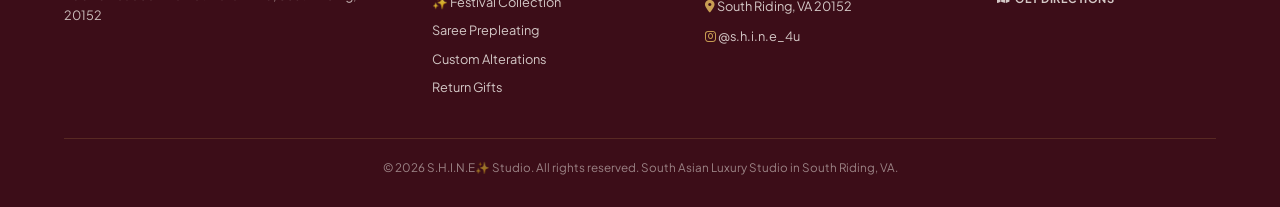
==== commit 0ec60f98: "Update client signature line to Wear Your Confidence / Shine. ✨" ====
--- a/index.html
+++ b/index.html
@@ -120,10 +120,10 @@
             <!-- Distinctive Brand Signature Block -->
             <div class="hero-signature-block" style="margin-bottom: 18px; padding-left: 2px; width: 100%;">
               <div class="signature-top" style="font-family: var(--font-heading); font-size: 1.05rem; font-weight: 800; color: #2C0E14; letter-spacing: 2.5px; text-transform: uppercase; line-height: 1.3;">
-                WEAR IT. CELEBRATE IT.
+                WEAR YOUR CONFIDENCE.
               </div>
               <div class="signature-bottom" style="font-family: 'Cormorant Garamond', 'Playfair Display', Georgia, serif; font-size: 2.1rem; font-style: italic; font-weight: 500; color: #C89D53; margin-top: 4px; letter-spacing: 1px; line-height: 1.1;">
-                Shine in it. ✨
+                Shine. ✨
               </div>
             </div>
 
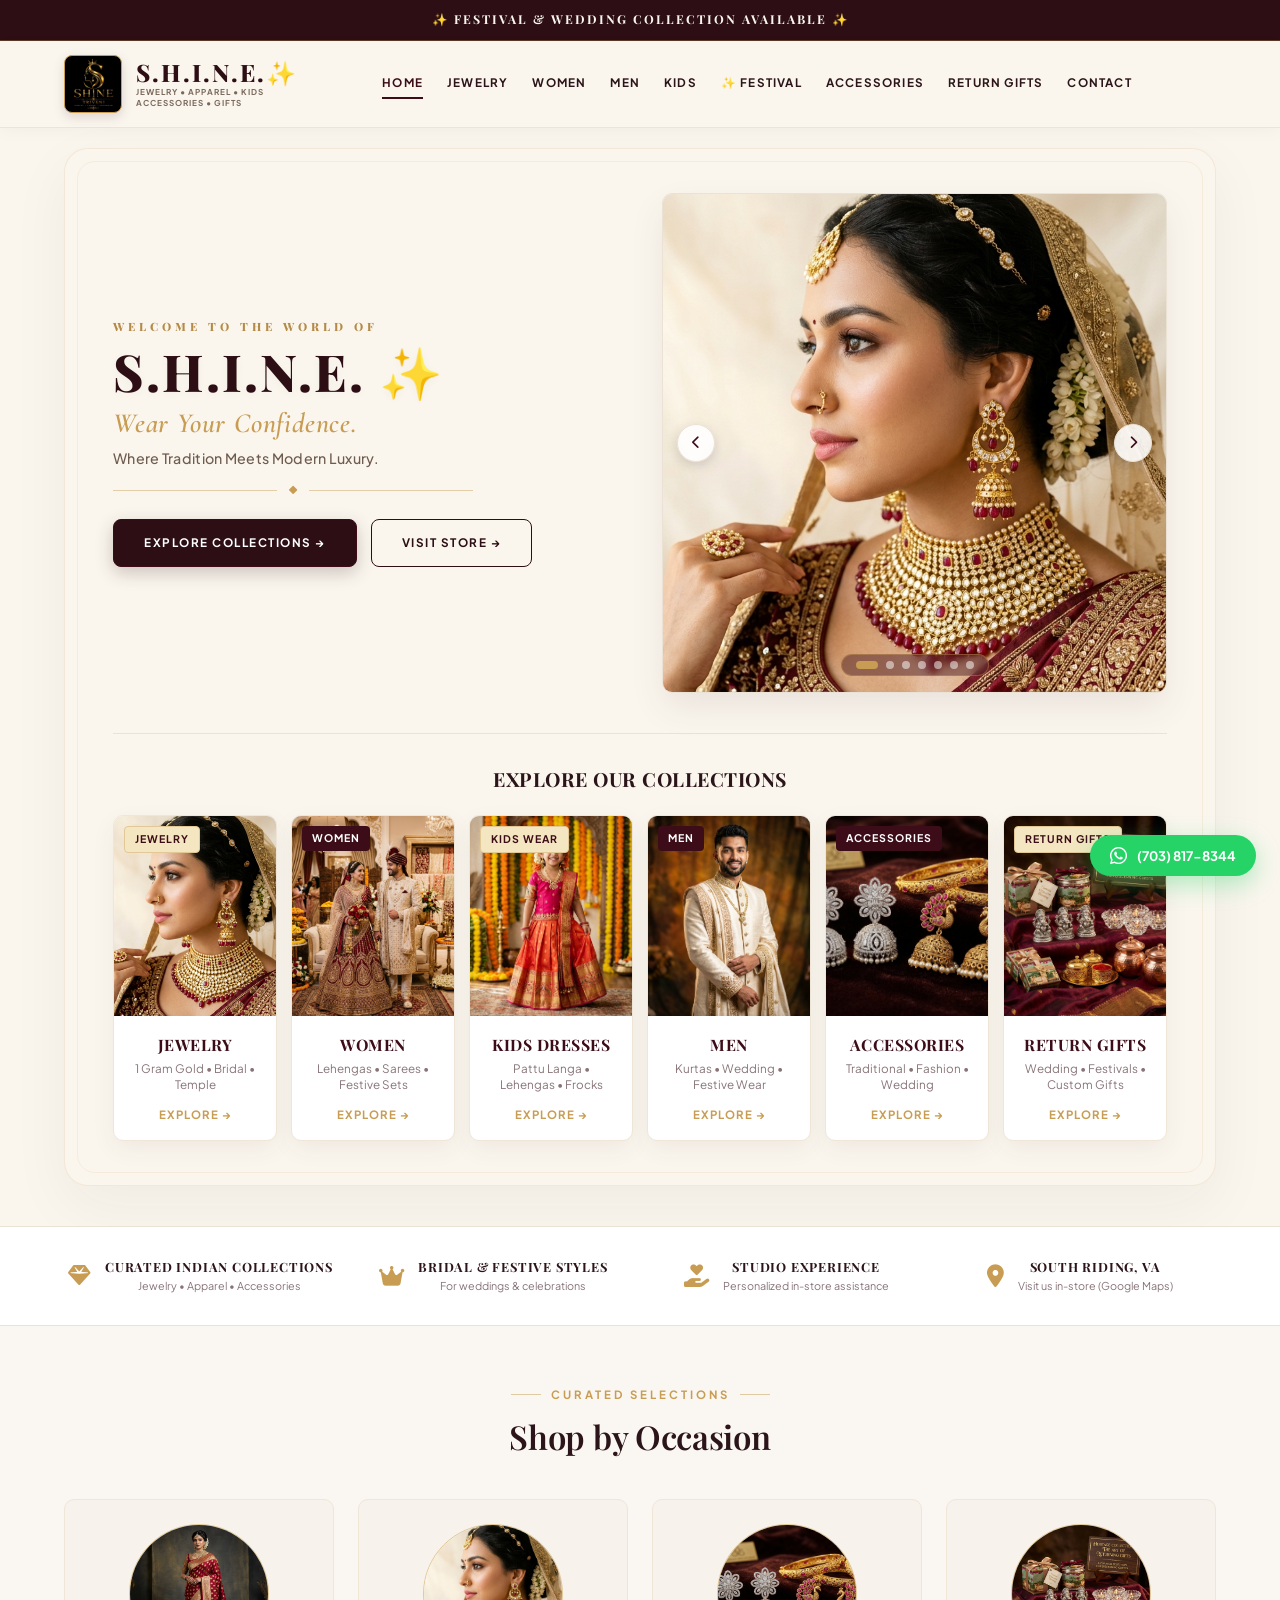
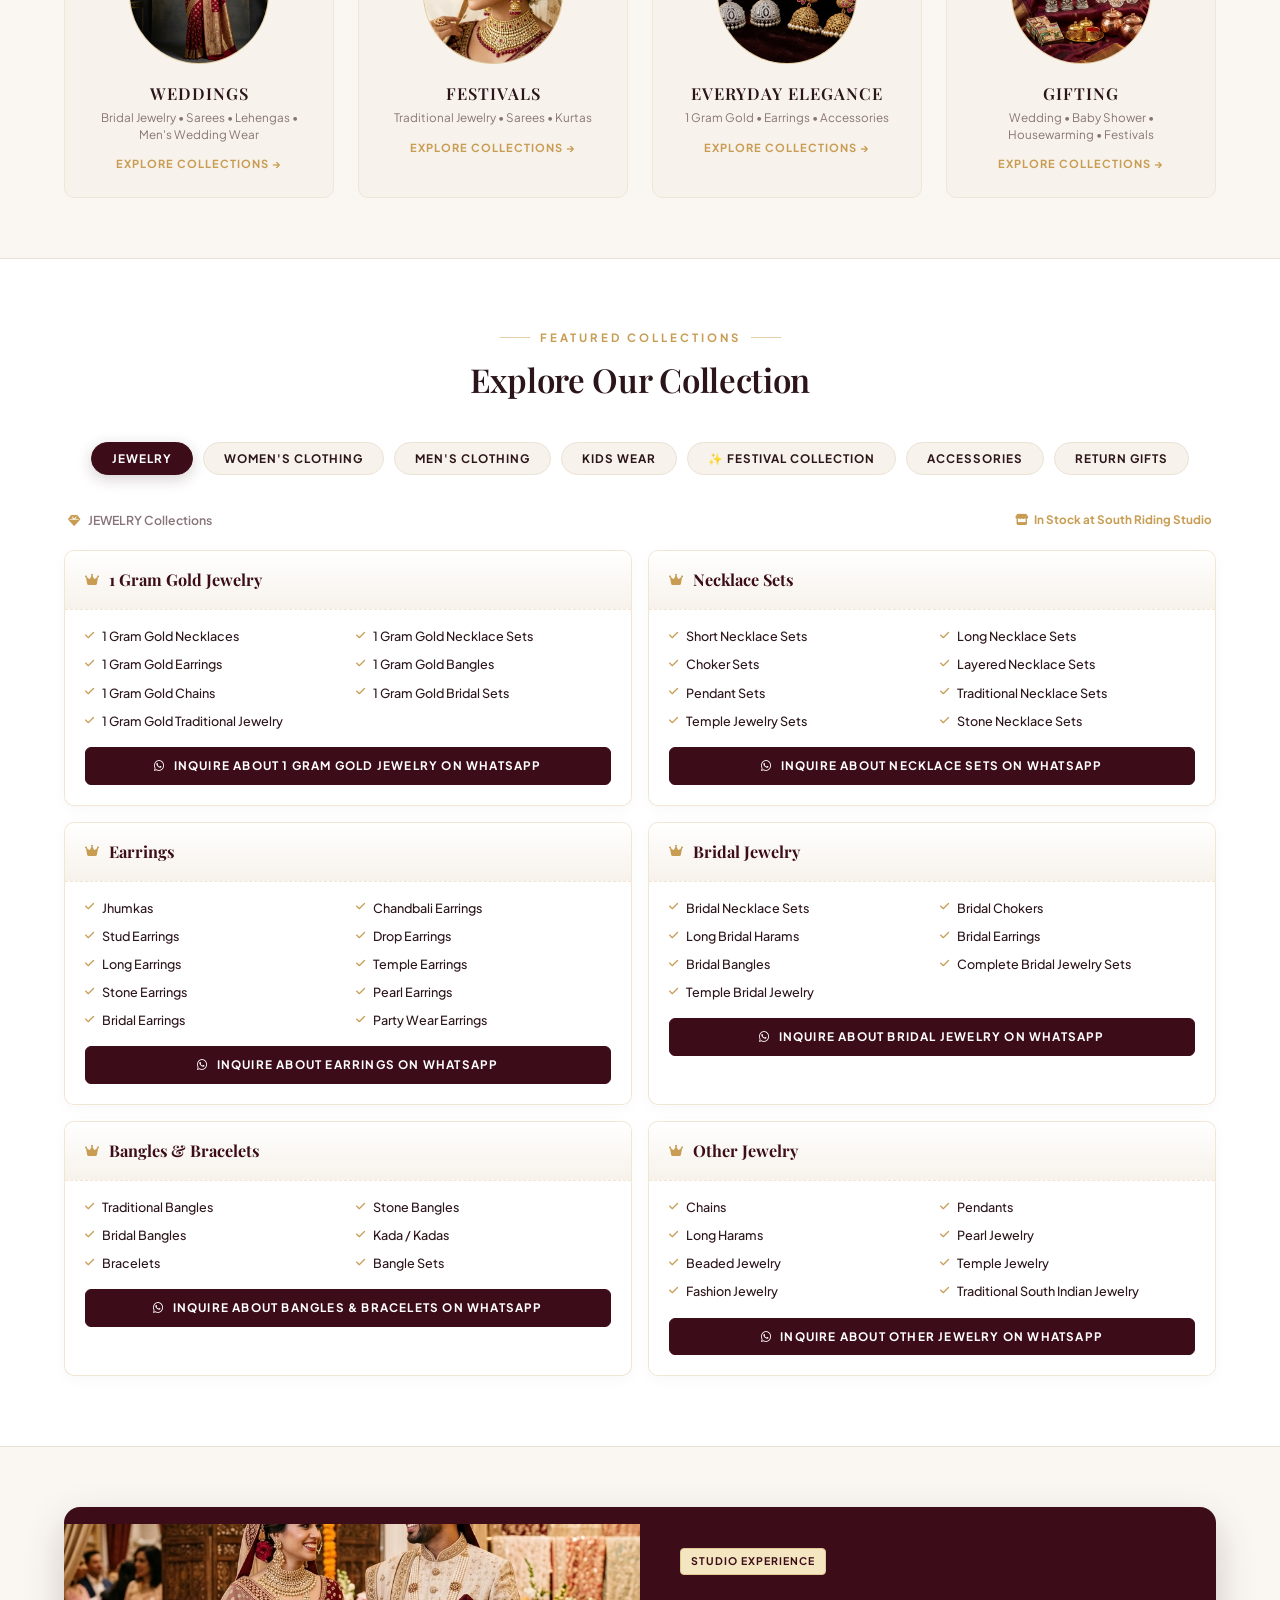
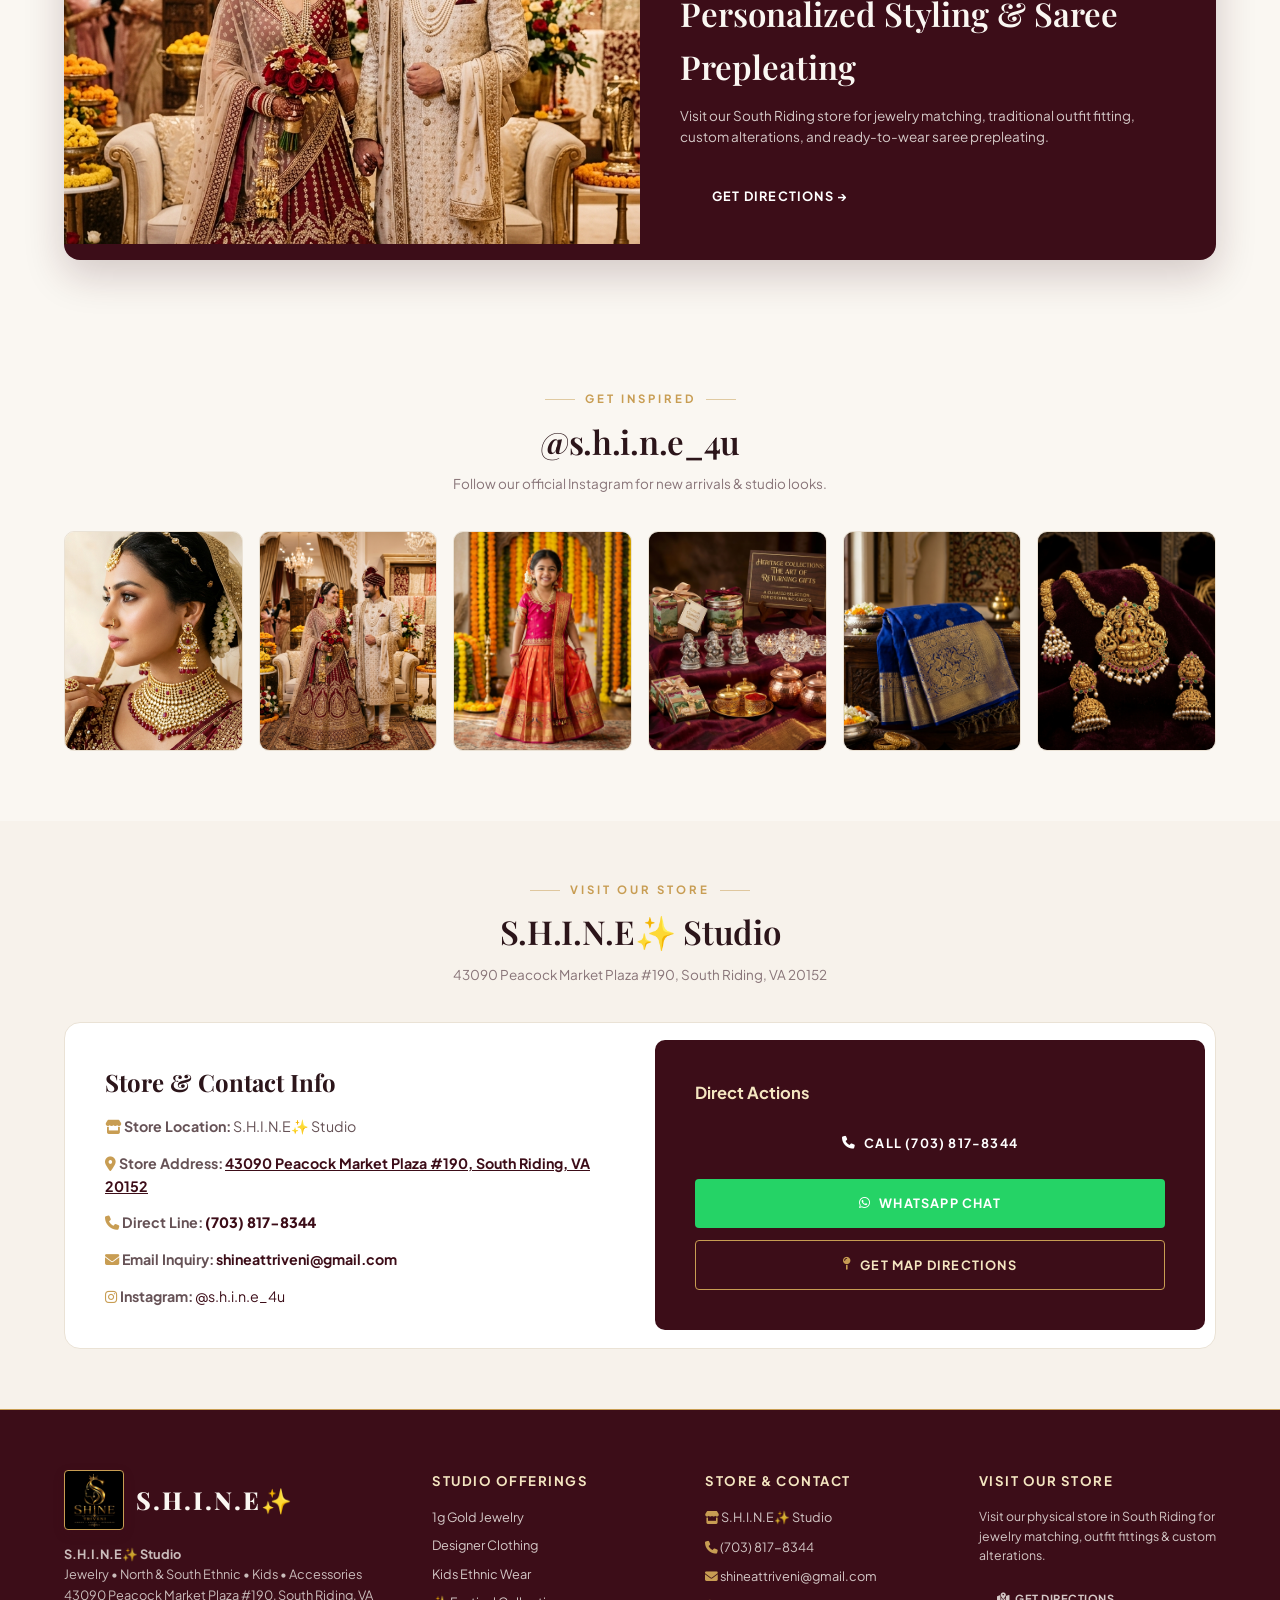
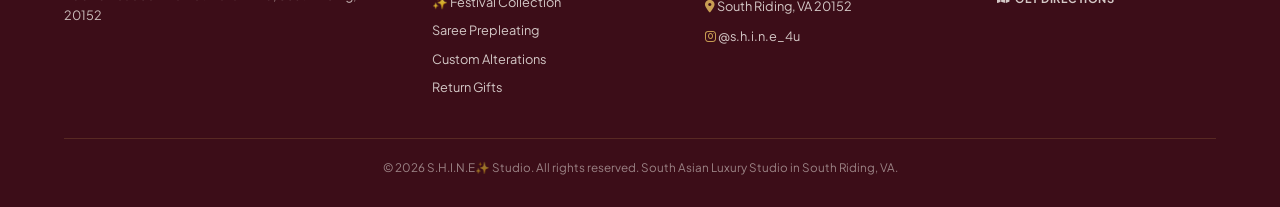
==== commit 5121a362: "Refine hero hierarchy: Brand -> Signature Line -> Positioning -> Single Divider -> Action Buttons" ====
--- a/index.html
+++ b/index.html
@@ -101,34 +101,24 @@
                 WELCOME TO THE WORLD OF
               </span>
 
-              <h1 class="hero-title-aurora" style="font-family: var(--font-heading); font-size: 3.4rem; font-weight: 800; color: #2C0E14; line-height: 1.08; margin-bottom: 12px; letter-spacing: 2px; text-shadow: 0 2px 10px rgba(44, 14, 20, 0.04);">
+              <!-- 1. Brand Identity -->
+              <h1 class="hero-title-aurora" style="font-family: var(--font-heading); font-size: 3.4rem; font-weight: 800; color: #2C0E14; line-height: 1.08; margin-bottom: 8px; letter-spacing: 2px; text-shadow: 0 2px 10px rgba(44, 14, 20, 0.04);">
                 S.H.I.N.E. ✨
               </h1>
               
-              <p class="hero-tagline-italic" style="font-family: 'Cormorant Garamond', 'Playfair Display', Georgia, serif; font-size: 1.35rem; font-style: italic; font-weight: 500; color: #6E5C4E; margin-bottom: 16px; line-height: 1.4;">
+              <!-- 2. Client Signature Line -->
+              <div class="hero-signature-line" style="font-family: 'Cormorant Garamond', 'Playfair Display', Georgia, serif; font-size: 1.85rem; font-style: italic; font-weight: 600; color: #C89D53; margin-bottom: 8px; letter-spacing: 0.8px; line-height: 1.2;">
+                Wear Your Confidence.
+              </div>
+
+              <!-- 3. Supporting Description / Positioning -->
+              <p class="hero-tagline-italic" style="font-family: var(--font-body); font-size: 0.95rem; font-weight: 500; color: #6E5C4E; margin-bottom: 18px; line-height: 1.4; letter-spacing: 0.3px;">
                 Where Tradition Meets Modern Luxury.
               </p>
             </div>
 
-            <!-- Top Diamond Line Divider (Desktop Only) -->
-            <div class="hero-divider top-divider" style="display: flex; align-items: center; gap: 12px; margin: 14px 0 18px 0; width: 100%; max-width: 360px;">
-              <span style="flex: 1; height: 1px; background: rgba(200, 157, 83, 0.45);"></span>
-              <i class="fa-solid fa-diamond" style="font-size: 0.55rem; color: #C89D53;"></i>
-              <span style="flex: 1; height: 1px; background: rgba(200, 157, 83, 0.45);"></span>
-            </div>
-
-            <!-- Distinctive Brand Signature Block -->
-            <div class="hero-signature-block" style="margin-bottom: 18px; padding-left: 2px; width: 100%;">
-              <div class="signature-top" style="font-family: var(--font-heading); font-size: 1.05rem; font-weight: 800; color: #2C0E14; letter-spacing: 2.5px; text-transform: uppercase; line-height: 1.3;">
-                WEAR YOUR CONFIDENCE.
-              </div>
-              <div class="signature-bottom" style="font-family: 'Cormorant Garamond', 'Playfair Display', Georgia, serif; font-size: 2.1rem; font-style: italic; font-weight: 500; color: #C89D53; margin-top: 4px; letter-spacing: 1px; line-height: 1.1;">
-                Shine. ✨
-              </div>
-            </div>
-
-            <!-- Bottom Diamond Line Divider -->
-            <div class="hero-divider bottom-divider" style="display: flex; align-items: center; gap: 12px; margin: 0 0 24px 0; width: 100%; max-width: 360px;">
+            <!-- Single Decorative Diamond Line Divider -->
+            <div class="hero-divider" style="display: flex; align-items: center; gap: 12px; margin: 0 0 24px 0; width: 100%; max-width: 360px;">
               <span style="flex: 1; height: 1px; background: rgba(200, 157, 83, 0.45);"></span>
               <i class="fa-solid fa-diamond" style="font-size: 0.55rem; color: #C89D53;"></i>
               <span style="flex: 1; height: 1px; background: rgba(200, 157, 83, 0.45);"></span>
--- a/website_styles.css
+++ b/website_styles.css
@@ -1727,12 +1727,19 @@
   .hero-title-aurora {
     font-size: 2.5rem !important;
     line-height: 1.1 !important;
-    margin-bottom: 6px !important;
+    margin-bottom: 4px !important;
     text-align: center;
   }
 
+  .hero-signature-line {
+    font-size: 1.45rem !important;
+    line-height: 1.25 !important;
+    margin-bottom: 4px !important;
+    text-align: center;
+  }
+
   .hero-tagline-italic {
-    font-size: 1.05rem !important;
+    font-size: 0.9rem !important;
     line-height: 1.35 !important;
     margin-bottom: 0 !important;
     color: #6E5C4E !important;
@@ -1742,7 +1749,7 @@
     text-align: center;
   }
 
-  /* Image appears IMMEDIATELY after headline on mobile! */
+  /* Image appears IMMEDIATELY after headline block on mobile! */
   .hero-visual {
     order: 2;
     width: 100% !important;
@@ -1752,36 +1759,14 @@
     margin: 4px 0 10px 0 !important;
   }
 
-  .top-divider {
-    display: none !important; /* Hide duplicate top divider on mobile */
-  }
-
-  .bottom-divider {
+  .hero-divider {
     order: 3;
     margin: 10px auto !important;
     max-width: 260px !important;
   }
 
-  .hero-signature-block {
+  .hero-actions-block {
     order: 4;
-    text-align: center;
-    width: 100%;
-    margin-bottom: 12px !important;
-    padding-left: 0 !important;
-  }
-
-  .signature-top {
-    font-size: 0.88rem !important;
-    letter-spacing: 2px !important;
-  }
-
-  .signature-bottom {
-    font-size: 1.55rem !important; /* Clean, perfectly scaled for phone screens */
-    margin-top: 2px !important;
-  }
-
-  .hero-actions-block {
-    order: 5;
     display: flex !important;
     flex-direction: row !important; /* Side-by-side compact buttons on mobile */
     gap: 10px !important;
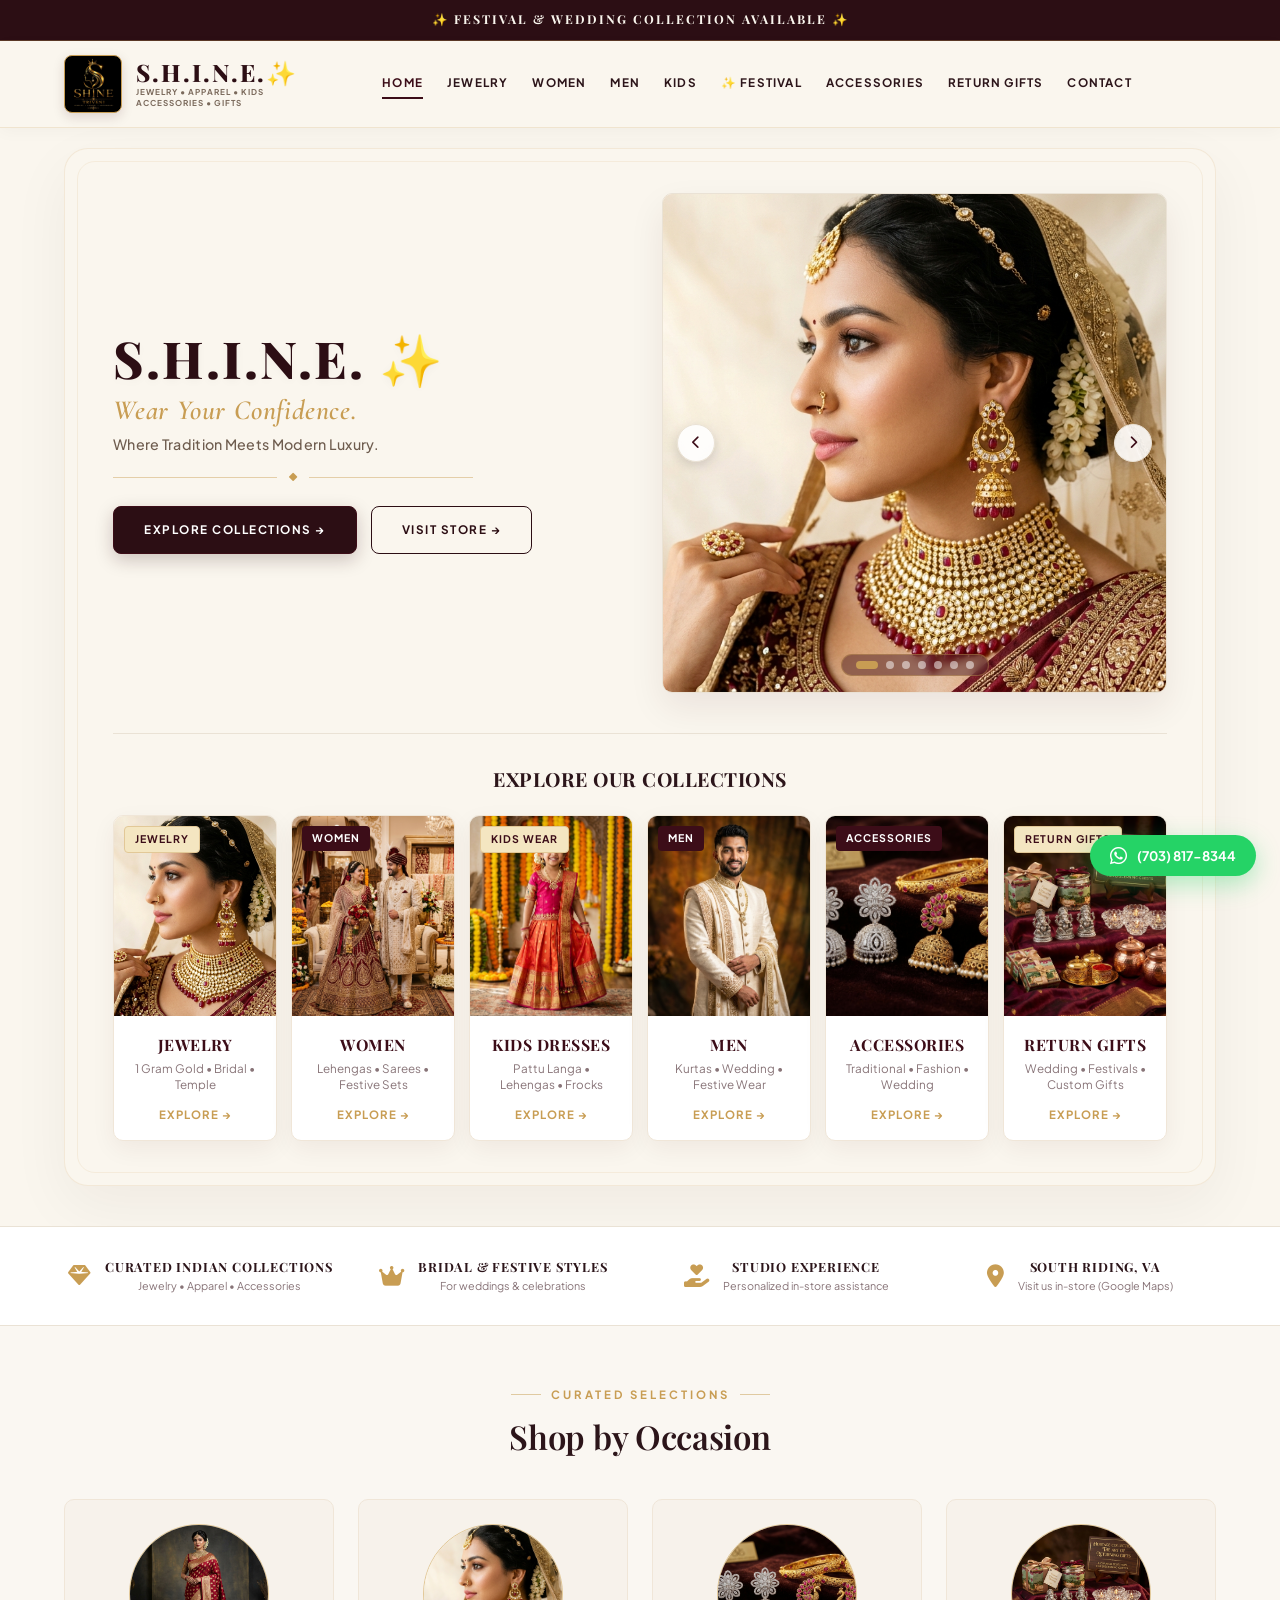
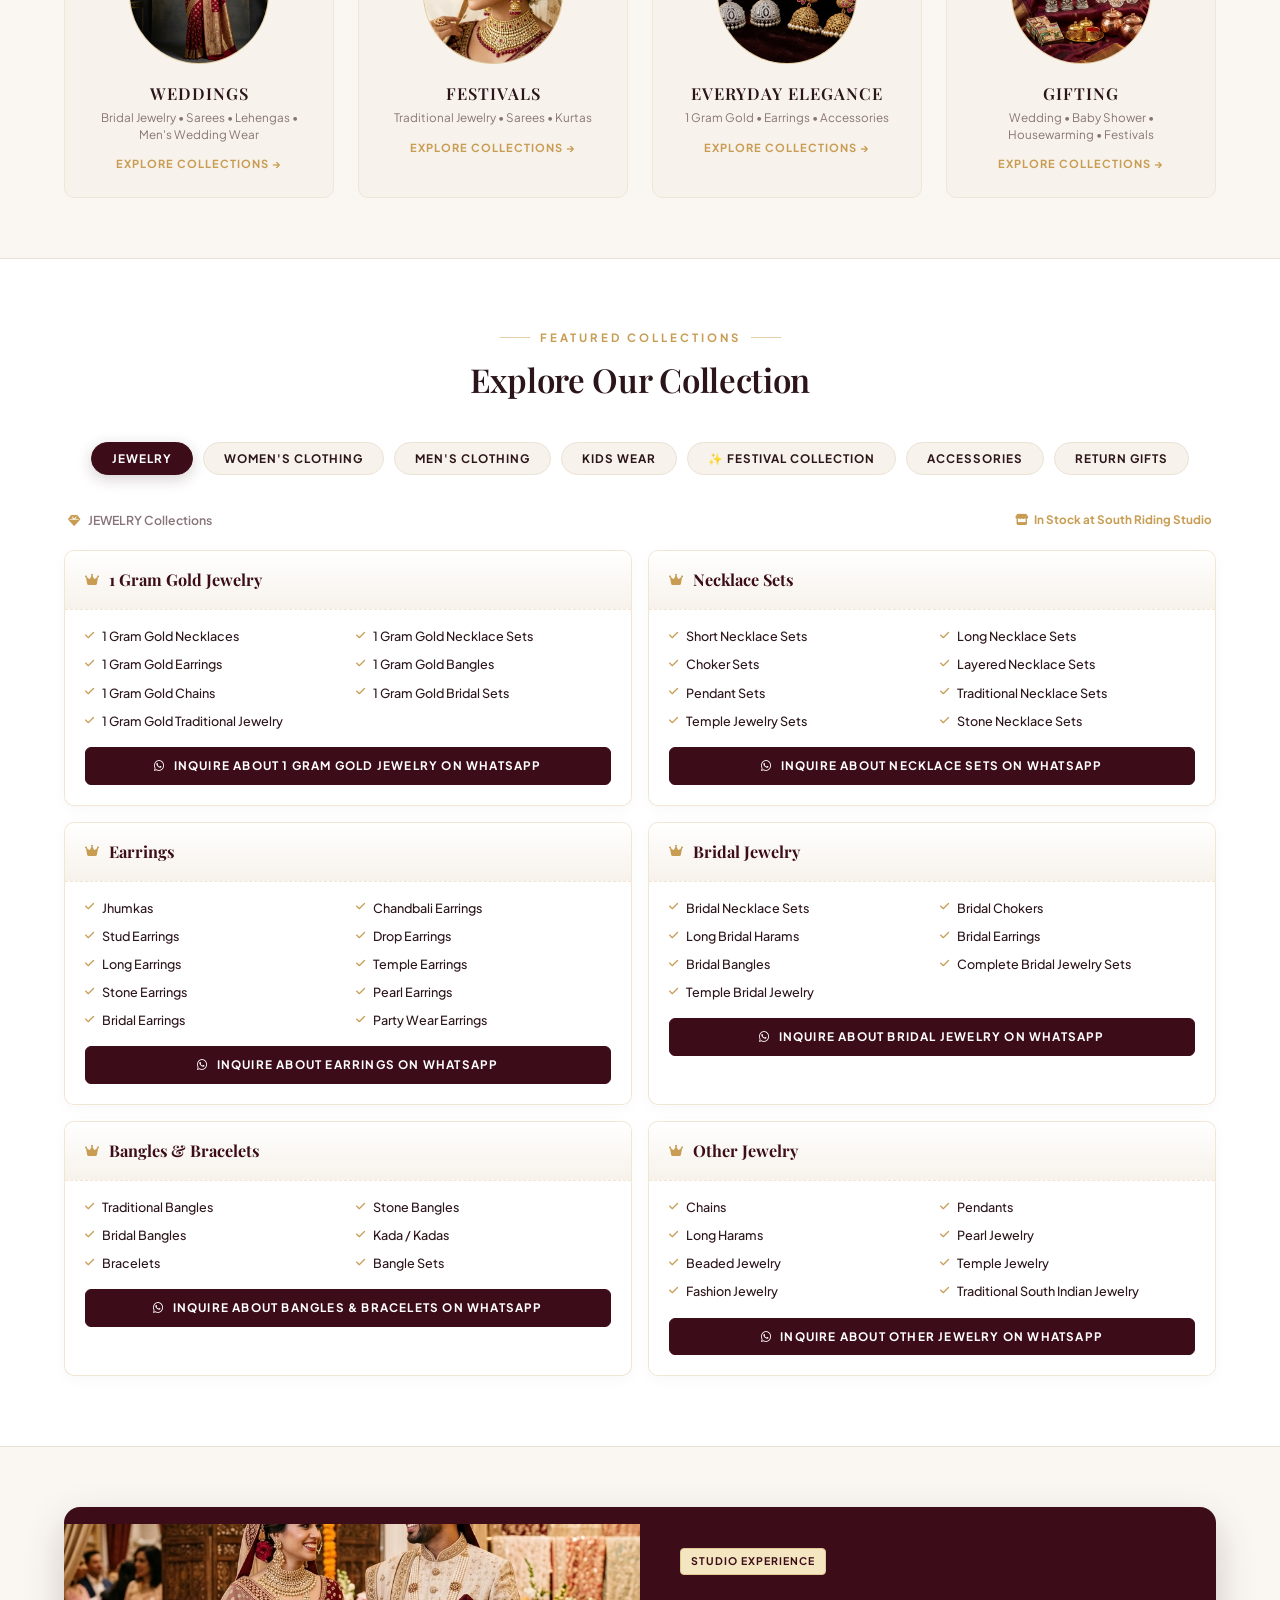
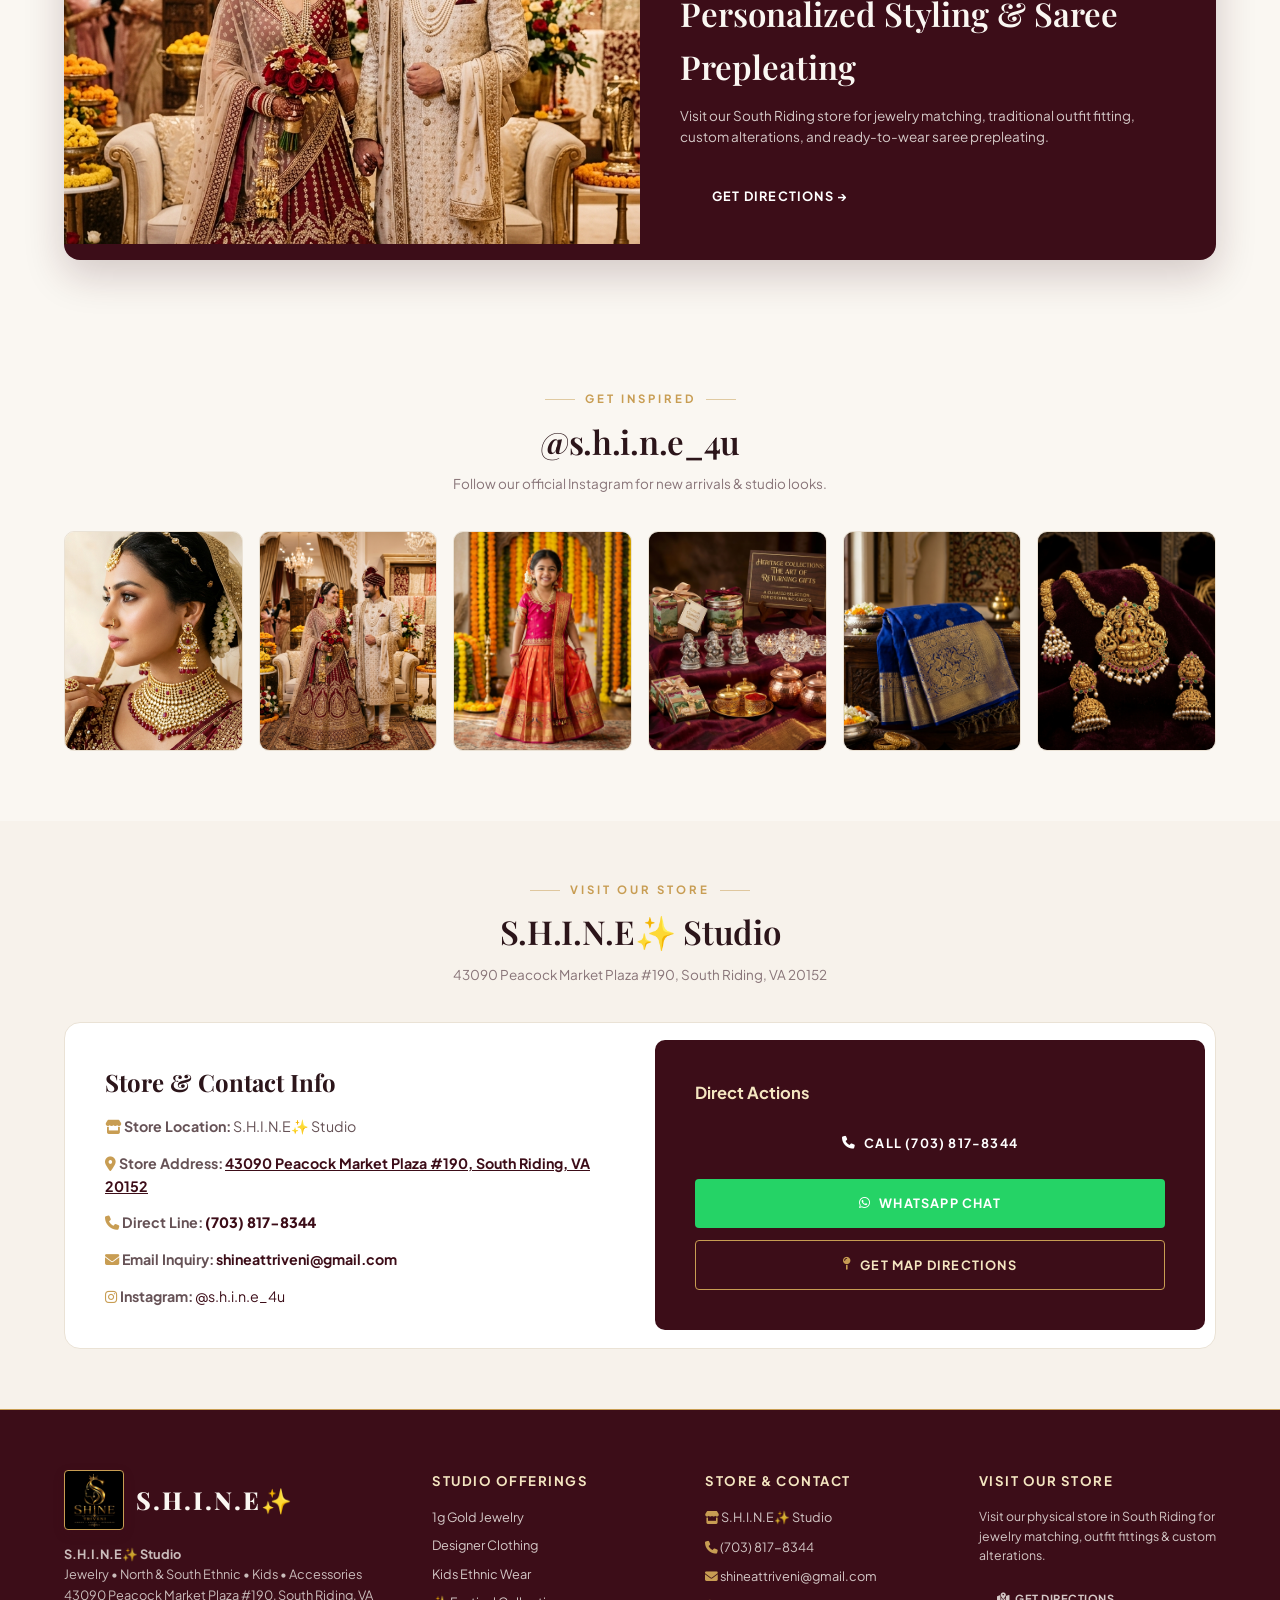
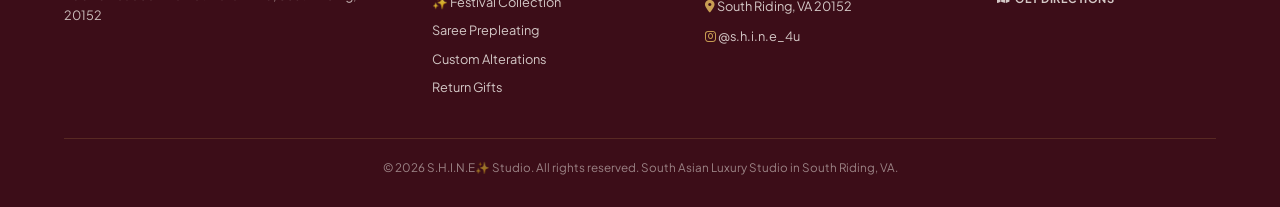
==== commit 3a68af7e: "Remove WELCOME TO THE WORLD OF pre-header for cleaner hero focus" ====
--- a/index.html
+++ b/index.html
@@ -97,10 +97,6 @@
             
             <!-- Headline Header Block -->
             <div class="hero-header-block" style="width: 100%;">
-              <span class="hero-pre-header" style="font-family: var(--font-heading); font-size: 0.76rem; font-weight: 800; color: #B58A46; letter-spacing: 4px; text-transform: uppercase; margin-bottom: 8px; display: block;">
-                WELCOME TO THE WORLD OF
-              </span>
-
               <!-- 1. Brand Identity -->
               <h1 class="hero-title-aurora" style="font-family: var(--font-heading); font-size: 3.4rem; font-weight: 800; color: #2C0E14; line-height: 1.08; margin-bottom: 8px; letter-spacing: 2px; text-shadow: 0 2px 10px rgba(44, 14, 20, 0.04);">
                 S.H.I.N.E. ✨
